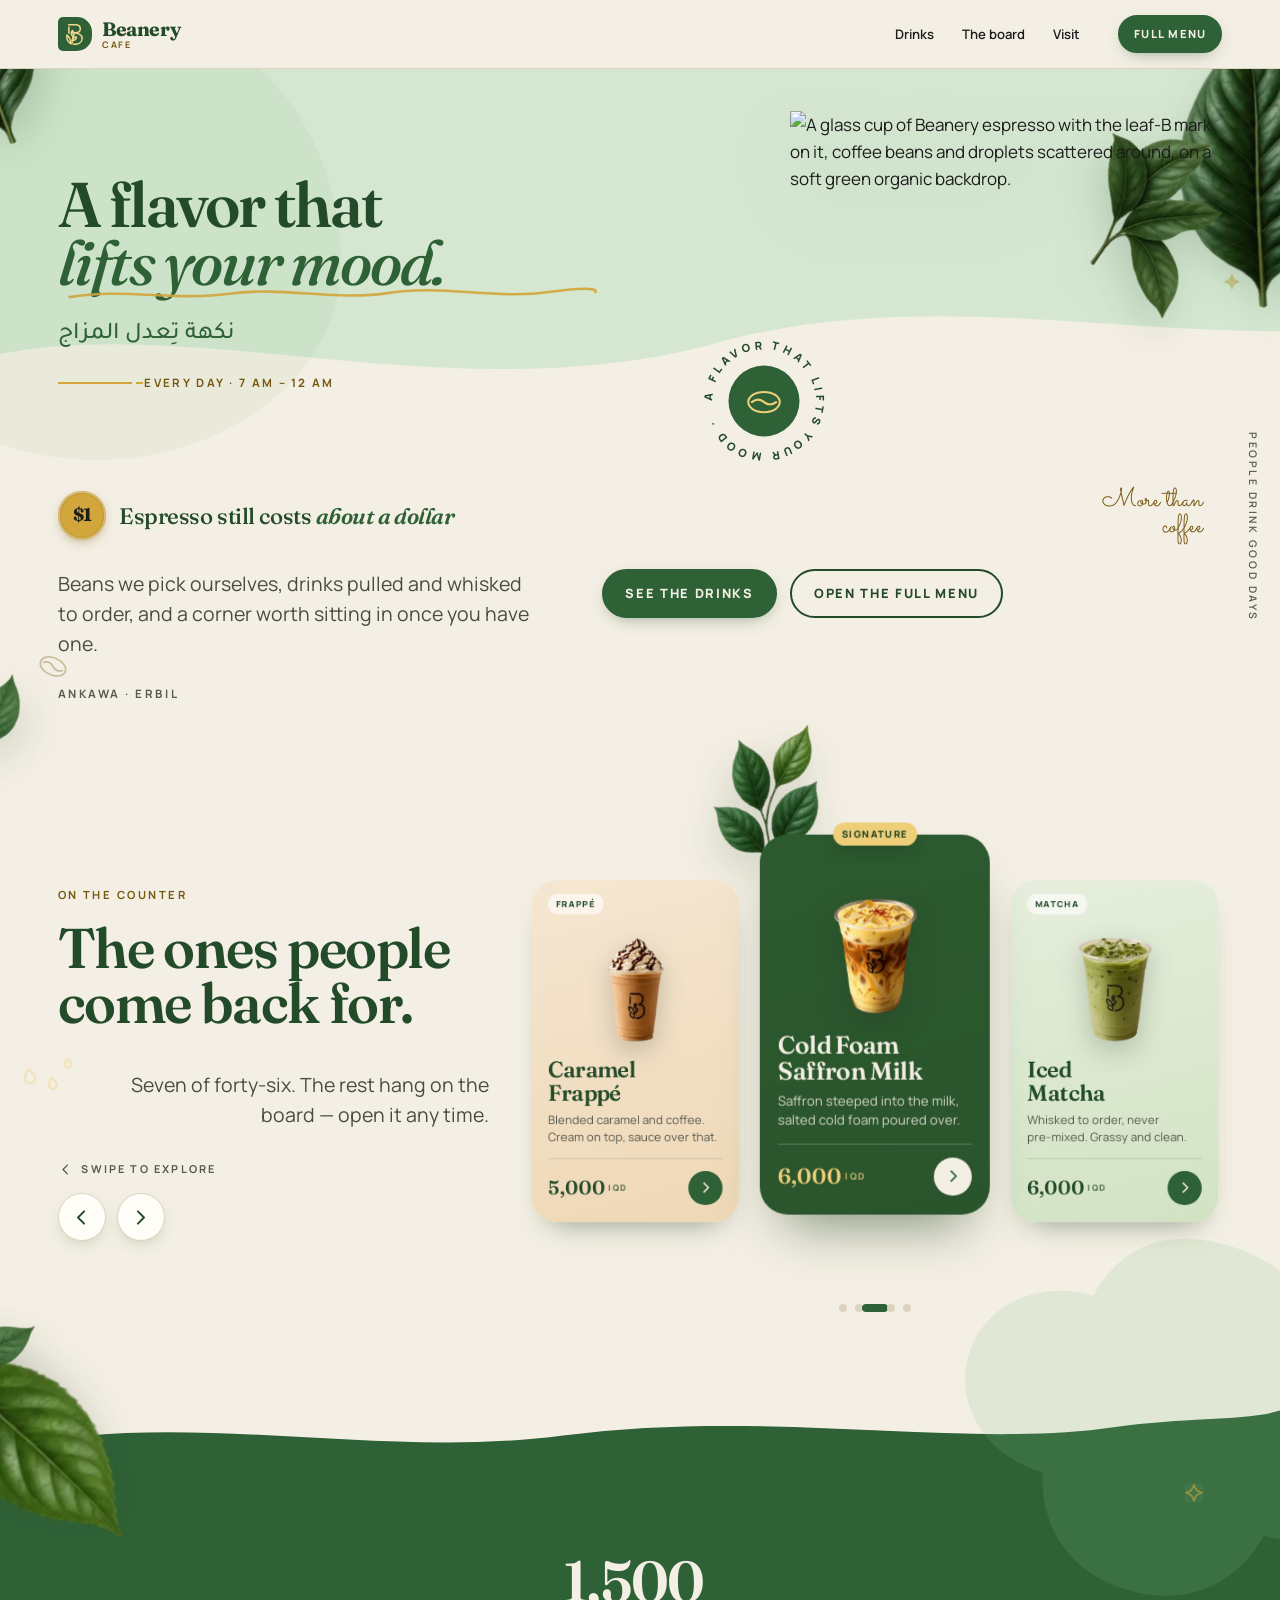
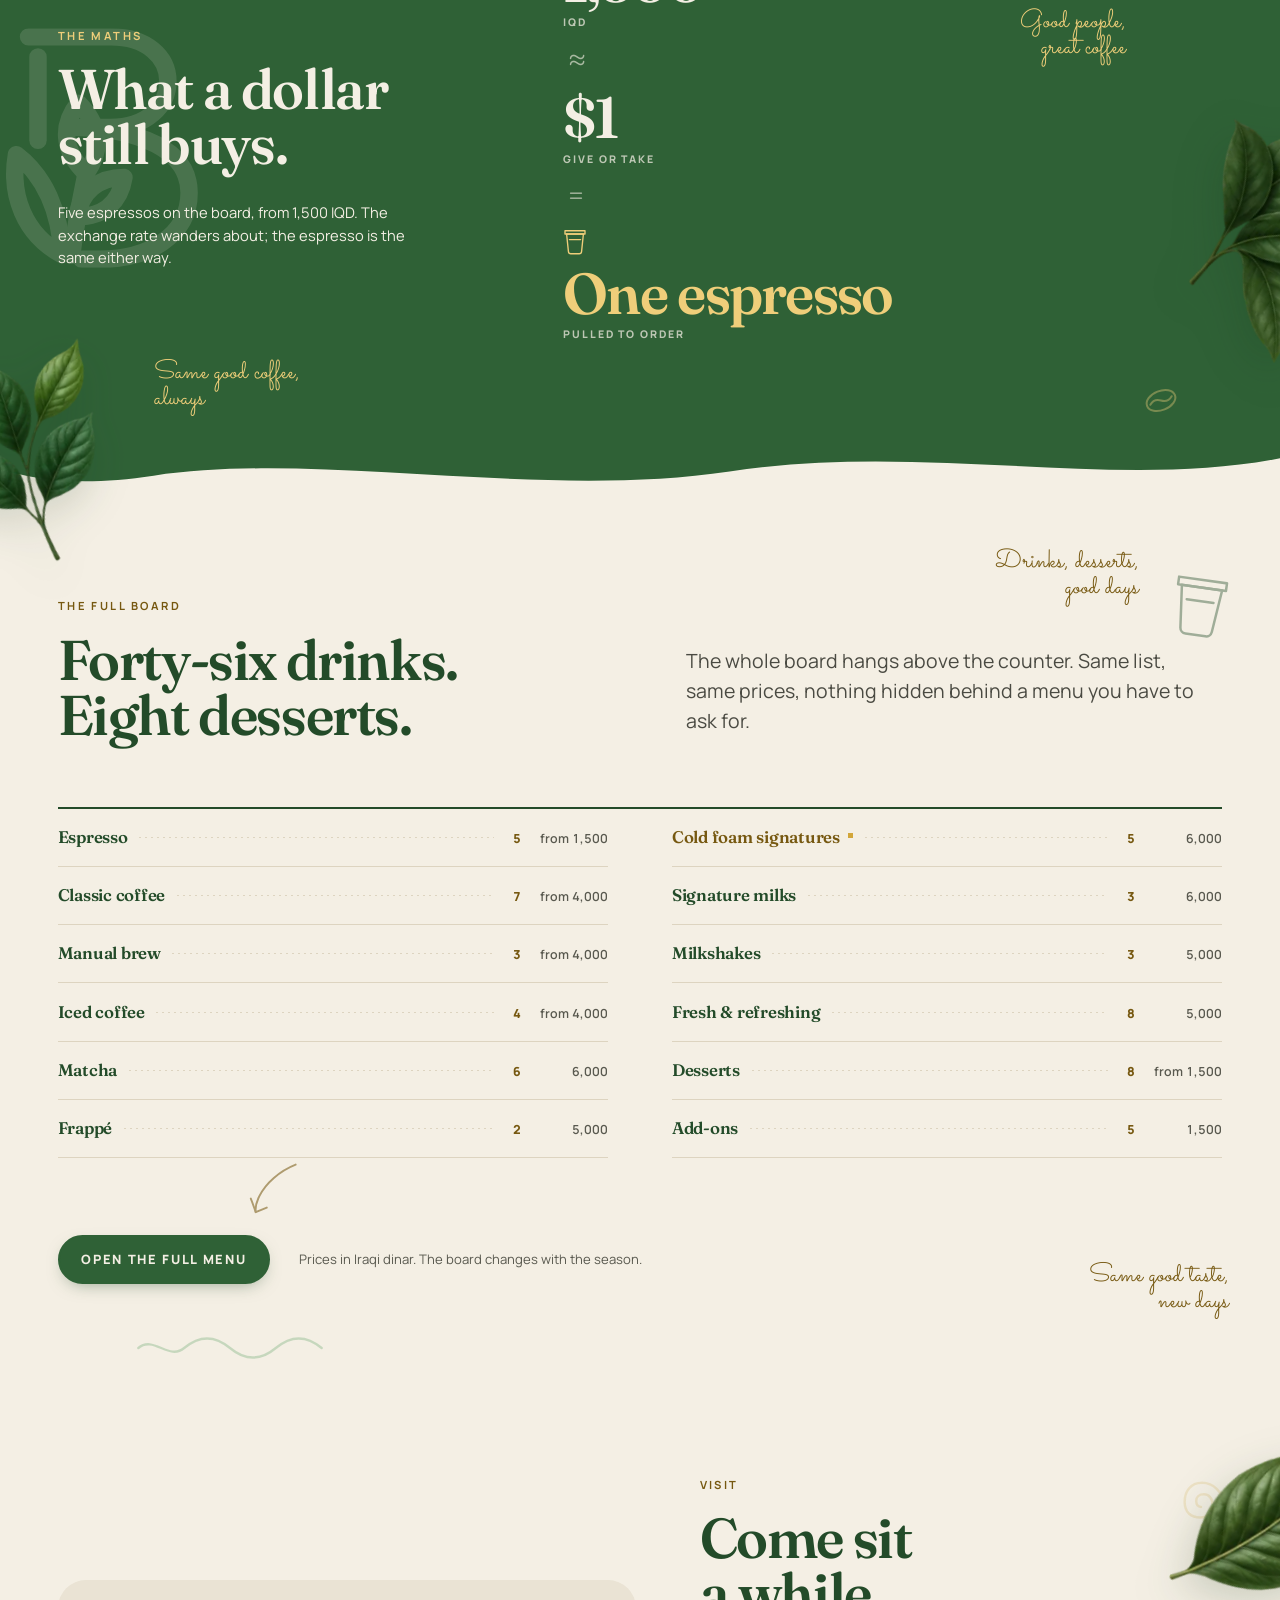
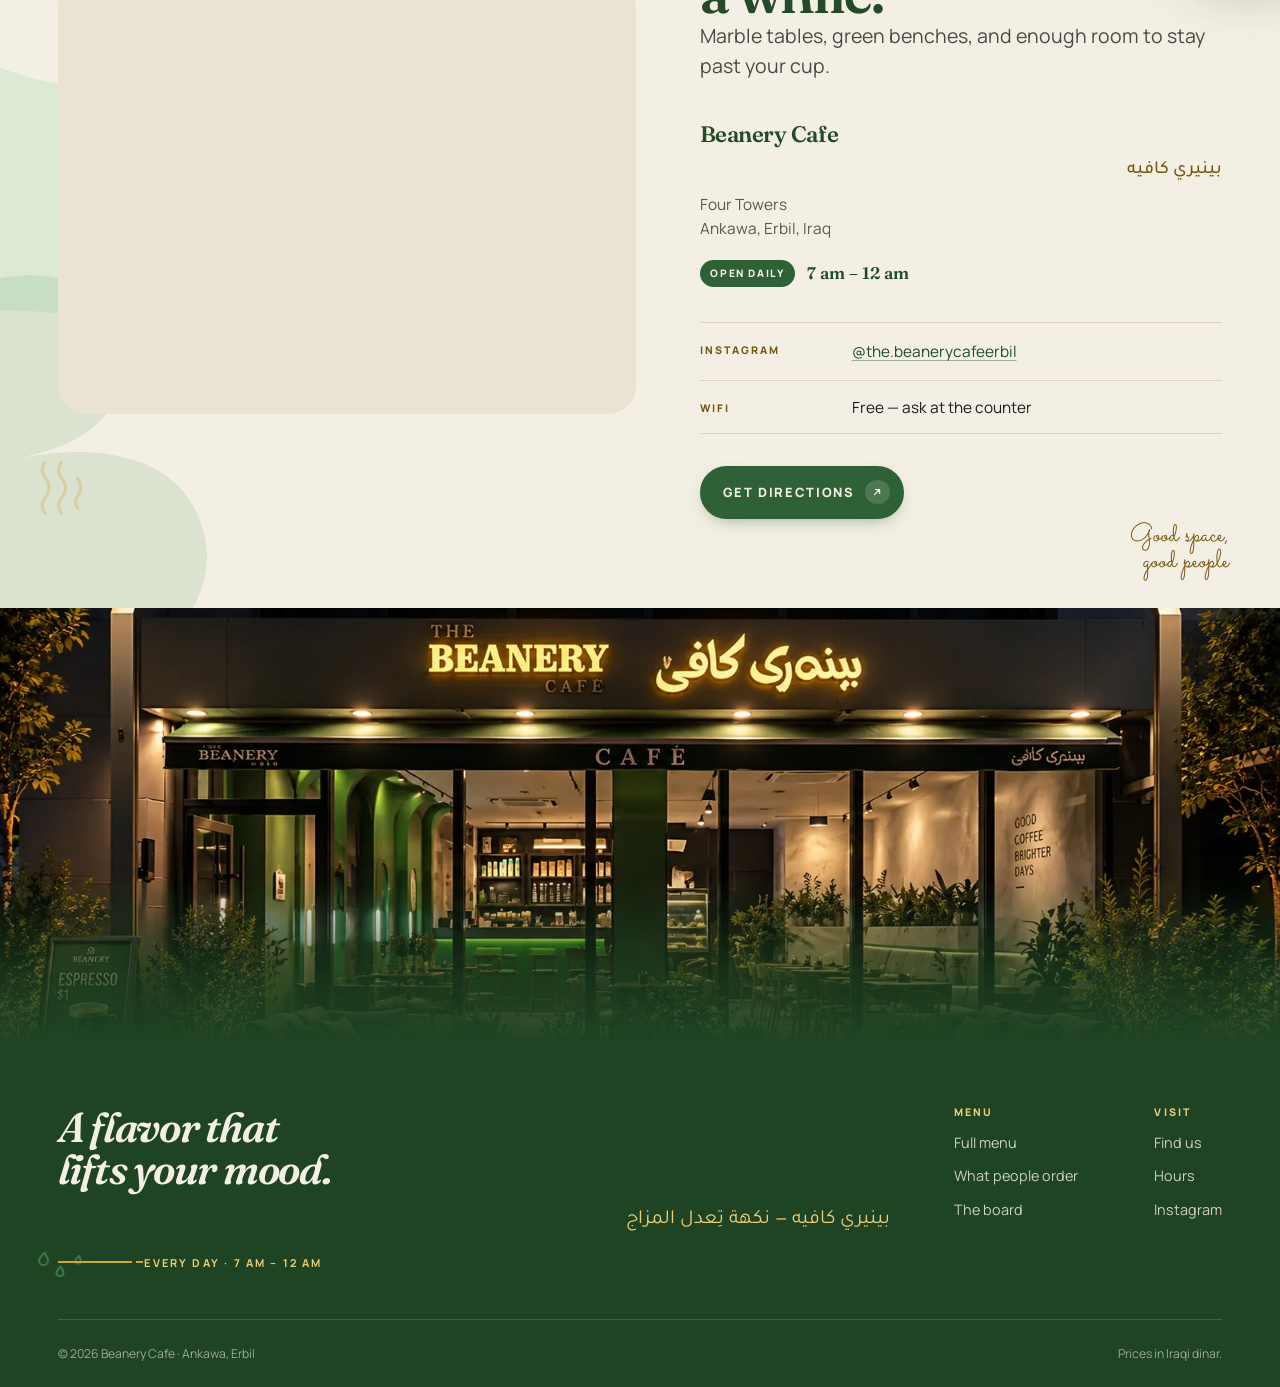
==== index.html @ 8956f25e "Make the page work on a phone, and re-cut the foliage THE COUNTER, ON A PHONE. It stacked below 1100" ====
<!doctype html>
<html lang="en">

<head>
  <meta charset="utf-8">
  <meta name="viewport" content="width=device-width, initial-scale=1">
  <title>Beanery Cafe — Ankawa, Erbil</title>
  <meta name="description"
    content="Coffee bar in Ankawa, Erbil. Espresso, manual brew, matcha and the saffron cold foam. Forty-six drinks, eight desserts, open every day 7am–12am.">
  <link rel="canonical" href="https://beanery.iq/">

  <meta property="og:type" content="website">
  <meta property="og:title" content="Beanery Cafe">
  <meta property="og:description" content="A flavor that lifts your mood. Every day. Ankawa, Erbil.">
  <meta property="og:image" content="https://beanery.iq/images/hero-3.png">
  <!-- og:image stays PNG on purpose: several scrapers still do not decode webp. -->
  <meta property="og:url" content="https://beanery.iq/">
  <meta name="theme-color" content="#5FA366">

  <link rel="icon" href="favicon.svg" type="image/svg+xml">
  <link rel="preconnect" href="https://fonts.googleapis.com">
  <link rel="preconnect" href="https://fonts.gstatic.com" crossorigin>
  <link rel="preload" as="image" href="images/hero-3-trim.webp" type="image/webp" fetchpriority="high">
  <!-- Sacramento carries the gold marginalia ("More than coffee", "Good people,
     great coffee"). It is a real webfont rather than lettering exported as
     images: it stays crisp at any size, the words stay editable, and it costs
     one subsetted file instead of six PNGs. -->
  <link rel="stylesheet"
    href="https://fonts.googleapis.com/css2?family=Fraunces:opsz,wght@9..144,500;9..144,600;9..144,800&family=Manrope:wght@400;500;600;700;800&family=Sacramento&family=Tajawal:wght@400;500;700&display=swap">
  <link rel="stylesheet" href="styles.css?v=5">

  <!-- Runs during parse. Reveal animations are scoped to .js, so with
     JavaScript off every element is simply visible rather than stuck
     at opacity 0. -->
  <script>document.documentElement.className += " js";</script>
</head>

<body>
  <a class="skip" href="#counter">Skip to the drinks</a>

  <!-- ═══════════════════════════════════════════════════════════
     ILLUSTRATION SPRITE

     Every mark is line art: fill:none, stroke:currentColor. That way
     ONE symbol works on cream, on green and on charcoal — the colour
     comes from whatever `color` the instance inherits, and there is no
     second copy of anything to keep in sync.

     Motifs are drawn from the drink itself — beans, steam, splashes,
     cups, swirls. No leaves, no branches, no foliage.

     NOTE FOR MINIFICATION: `viewBox`, `preserveAspectRatio`,
     `stroke-linecap` and `vector-effect` are case-sensitive. An HTML
     minifier run with caseSensitive:false will silently destroy every
     symbol below with no error. Keep caseSensitive:true.
     ═══════════════════════════════════════════════════════════ -->
  <svg class="sprite" aria-hidden="true" focusable="false" width="0" height="0">
    <defs>

      <!-- The crease runs along the LONG axis. An offset crease reads as an
         eye at 30px, which is where these actually get used. -->
      <symbol id="i-bean" viewBox="0 0 44 30">
        <path d="M22 2.5c11 0 19.5 5.4 19.5 12.5S33 27.5 22 27.5 2.5 22.1 2.5 15 11 2.5 22 2.5Z" />
        <path d="M7 15q7.5-6 15 0t15 0" />
      </symbol>

      <symbol id="i-steam" viewBox="0 0 46 52">
        <path d="M11 48c-5-7-1-11 1.5-15S16 25 11 18s0-13 0-13" />
        <path d="M25 48c-5-7-1-11 1.5-15S30 25 25 18s0-13 0-13" />
        <path d="M39 44c-4-6-.8-9 1.2-12.4S42.5 24 38.5 18.4" />
      </symbol>

      <symbol id="i-squiggle" viewBox="0 0 180 18">
        <path d="M3 12c14-11 27 5 41-4s27 9 41-1 27 8 41-1 12 0 12 0" />
      </symbol>

      <symbol id="i-arrow" viewBox="0 0 92 66">
        <path d="M4 8c22 3 46 14 60 32 4 5 7 11 8 17" />
        <path d="M56 55c6 .6 11 1.5 16 2.4M74 38c-1 7-1.4 13.4-2 19.4" />
      </symbol>

      <symbol id="i-spark" viewBox="0 0 26 26">
        <path
          d="M13 1c1.4 6.4 5.2 10.2 11.6 11.6C18.2 14 14.4 17.8 13 24.2 11.6 17.8 7.8 14 1.4 12.6 7.8 11.2 11.6 7.4 13 1Z" />
      </symbol>

      <symbol id="i-drops" viewBox="0 0 64 44">
        <path d="M12 6c3.6 4.4 5.4 7.4 5.4 9.8A5.4 5.4 0 0 1 6.6 15.8C6.6 13.4 8.4 10.4 12 6Z" />
        <path d="M34 20c2.8 3.4 4.2 5.8 4.2 7.6a4.2 4.2 0 0 1-8.4 0c0-1.8 1.4-4.2 4.2-7.6Z" />
        <path d="M54 4c2.2 2.7 3.3 4.6 3.3 6a3.3 3.3 0 0 1-6.6 0c0-1.4 1.1-3.3 3.3-6Z" />
      </symbol>

      <symbol id="i-cup" viewBox="0 0 60 74">
        <path d="M9 22h42l-4.6 44a6 6 0 0 1-6 5.4H19.6a6 6 0 0 1-6-5.4Z" />
        <path d="M5 14h50v8H5z" />
        <path d="M16 36h28" />
      </symbol>

      <symbol id="i-swirl" viewBox="0 0 56 56">
        <path d="M28 50c12 0 22-10 22-22S40 6 28 6 10 15 10 26s7 16 16 16 13-6 13-13-4-11-9-11-8 3-8 7 2 6 5 6" />
      </symbol>

      <symbol id="i-wave" viewBox="0 0 200 24">
        <path d="M0 12c16.7-14 33.3 14 50 0s33.3-14 50 0 33.3 14 50 0 33.3-14 50 0" />
      </symbol>

      <!-- The lobed cloud. This is the page's structural shape, and it is
         the one thing border-radius genuinely cannot draw: a CSS blob is
         a four-corner superellipse, so at any real size it flattens back
         into a circle. Six lobes is what makes it read as DRAWN.

         Filled, not stroked — so it opts out of the .deco stroke rules
         via .blobfill below. Still no foliage: this is the same shape
         language as the splash and the crema swirl. -->
      <symbol id="i-blob" viewBox="0 0 200 172">
        <path
          d="M100 8c30 0 45 15 50 37 25 0 45 17 45 40s-20 40-45 40c-5 22-22 39-50 39s-45-17-50-39C25 125 5 108 5 85s20-40 45-40C55 23 70 8 100 8Z" />
      </symbol>

      <!-- THE LOGO. Rebuilt as vector from the flat gold mark and the
         print on the cup in hero-3.png — see images/logo.svg for the
         full note on how it was traced and what to do if the original
         vector file ever turns up.

         This is the ONE place foliage is allowed on this page. It is
         not decoration, it is the client's actual monogram; the "no
         leaves" rule governs the illustration layer, not the mark.

         Monoline: every stroke is 4.6 units in this viewBox. Weight is
         set on the INSTANCE (.brand-logo) like every other symbol here,
         because a <use> clone cannot be reached by descendant
         selectors. -->
      <symbol id="i-logo" viewBox="0 0 50.7 63.3">
        <g transform="translate(-30.05 -16.4)">
          <path d="M36 18.7 H57.8 C67.2 18.7 72.8 24 72.8 30.4 C72.8 36.9 67.2 42.6 57.8 42.6 H47
                 C59.4 42.6 78.4 46 78.4 59.9 C78.4 71.5 67.2 77.4 55 77.4 H50" />
          <path d="M38.5 24 V46" />
          <path d="M51.2 54.8 C49.8 61.5 48.4 68.6 47.4 76.4" />
          <path d="M49.2 36.2 C44.8 41.6 44.6 48.6 51.2 54.8 C56 47.8 54.4 41.4 49.2 36.2 Z" />
          <path d="M32.8 49.8 C31 60.4 34.8 70.8 44.8 76.2 C44.4 64.8 40.2 55.4 32.8 49.8 Z" />
          <path d="M61.2 55.8 C54.4 55.8 49.8 59.6 48.8 66.2 C56 66.2 60.2 62.2 61.2 55.8 Z" />
        </g>
      </symbol>

      <!-- The logo's SILHOUETTE — the B as one solid shape, same
         proportions and same waist notch as #i-logo, but closed down
         the left where the real mark leaves its stem out.

         It exists because the real mark is MONOLINE: masking an image
         to those thin strokes leaves slivers, not a picture. Filling
         the letter gives a shape big enough to hold a map while still
         reading as the B. Currently used for the watermark above the
         footer.

         It was also the map's mask for a while. That is gone: a solid B
         at map size stopped reading as a letter, and every shaped mask
         clipped Google's attribution logo out of the bottom-left
         corner, which their terms require stay visible. The map is a
         plain rectangle now. -->

      <symbol id="i-logo-solid" viewBox="0 0 50.7 63.3">
        <path d="M5.95 0 H27.9 C38.5 0 45.1 5.9 45.1 13.9 C45.1 21.8 38.5 27.6 27.9 27.6
               H24 C37.4 27.6 50.6 32.6 50.6 45.4 C50.6 56.3 40 63.3 25.5 63.3
               H5.95 Z" />
      </symbol>

      <!-- The wave the green band is cut to.

         clipPathUnits="objectBoundingBox" means the path is in 0–1 space
         and scales with whatever it clips, so one definition serves every
         breakpoint without a media query. The trade is that the wave
         stretches with the element rather than holding a fixed amplitude
         — acceptable for a decorative edge, and it keeps the noise
         texture flowing unbroken through the whole shape, which separate
         SVG "caps" above and below the band would have cut in three.

         It clips .dollar-ground, NOT .dollar. The leaves are meant to
         straddle the edge — green behind them at the top, cream below —
         so they sit outside the clipped layer. -->
      <!-- The pale washes are cut to these, not to border-radius.

         A CSS blob is a four-corner superellipse: at any real size it
         relaxes back into an ellipse, and four ellipses down a page read
         as four separate bubbles rather than as one sheet of colour.
         These are long horizontal bands with undulating edges — the same
         shape language as #wave-band above — so at 130vw wide they sweep
         across the page instead of sitting on it.

         Two of them, alternating, so consecutive sweeps do not rhyme. -->
      <clipPath id="wave-soft" clipPathUnits="objectBoundingBox">
        <path d="M0,0.28
                 C0.15,0.02 0.31,0.36 0.47,0.20
                 C0.63,0.04 0.79,0.30 0.90,0.16
                 C0.95,0.09 0.98,0.12 1,0.05
                 L1,0.80
                 C0.86,0.98 0.70,0.72 0.54,0.90
                 C0.38,1.06 0.22,0.80 0.10,0.94
                 C0.05,0.99 0.02,0.96 0,1 Z" />
      </clipPath>

      <clipPath id="wave-soft-b" clipPathUnits="objectBoundingBox">
        <path d="M0,0.10
                 C0.13,0.30 0.28,0.02 0.44,0.18
                 C0.60,0.34 0.76,0.06 0.88,0.22
                 C0.94,0.30 0.97,0.24 1,0.30
                 L1,0.94
                 C0.88,0.74 0.72,1.02 0.56,0.86
                 C0.40,0.70 0.24,0.98 0.12,0.82
                 C0.06,0.74 0.03,0.80 0,0.72 Z" />
      </clipPath>

      <clipPath id="wave-band" clipPathUnits="objectBoundingBox">
        <path d="M0,0.070
                 C0.14,0.008 0.29,0.086 0.44,0.050
                 C0.60,0.011 0.75,0.070 0.87,0.038
                 C0.93,0.022 0.97,0.030 1,0.014
                 L1,0.947
                 C0.87,0.994 0.72,0.923 0.57,0.966
                 C0.42,1.007 0.25,0.936 0.12,0.972
                 C0.07,0.986 0.03,0.981 0,0.962 Z" />
      </clipPath>

    </defs>
  </svg>

  <!-- ═══════════════════════════════════════════════════════════
     HEADER — cream ground, one gold hairline.
     Nothing floats, nothing blurs.
     ═══════════════════════════════════════════════════════════ -->
  <header class="site-head">
    <div class="wrap head-in">
      <a class="brand" href="/">
        <span class="brand-mark" aria-hidden="true">
          <svg class="brand-logo" focusable="false">
            <use href="#i-logo" />
          </svg>
        </span>
        <span class="brand-name">
          <span class="brand-word">Beanery</span>
          <span class="brand-sub">Cafe</span>
        </span>
      </a>

      <nav class="nav" aria-label="Primary">
        <a href="#counter">Drinks</a>
        <a href="#board">The board</a>
        <a href="#visit">Visit</a>
      </nav>

      <a class="btn btn-solid btn-sm" href="menu/">Full menu</a>
    </div>
  </header>

  <main id="main">

    <!-- ═══════════════════════════════════════════════════════════
       HERO — one cream ground, organic green shapes, a floating cutout.

       The old hero was two colour blocks meeting on a hard vertical
       seam, because images/hero.png was a rectangular photo carrying
       its own olive ground. hero-3.png is a cutout with the
       green shape baked in, so there is no second ground to reconcile
       and no seam to hide — the drink sits on the cream directly and
       the page's own blobs run underneath it.
       ═══════════════════════════════════════════════════════════ -->
    <section class="hero">
      <!-- Decorative only. aria-hidden, pointer-events:none, and every one
         of them is positioned so it can never sit under running text. -->
      <svg class="deco deco-bean-a" aria-hidden="true" focusable="false">
        <use href="#i-bean" />
      </svg>
      <svg class="deco deco-bean-b" aria-hidden="true" focusable="false">
        <use href="#i-bean" />
      </svg>
      <svg class="deco deco-spark-a" aria-hidden="true" focusable="false">
        <use href="#i-spark" />
      </svg>
      <span class="blob blob-hero" aria-hidden="true"></span>

      <!-- Two flat pale-green fields sweeping behind the type. These are the
         brand colour used as a colour field — the thing that stops the hero
         reading as text on bare paper — and they sit at the very back so
         nothing they touch loses contrast. -->
      <span class="field field--hero-a" aria-hidden="true"></span>
      <span class="field field--hero-b" aria-hidden="true"></span>

      <!-- Above the fold, so no loading="lazy" — but fetchpriority="low" keeps
         them out of the hero photograph's way, which is the LCP element. -->
      <!-- FOUR, and they are a CLUSTER, not a scatter. hero-1 and hero-2
           overlap each other in the top-right corner the way the reference
           does it — one large leaf running off the corner, a second tucked
           under it at a different angle. Two single leaves the same distance
           apart would read as wallpaper; overlapped at odd angles they read
           as one branch coming into frame. hero-3 answers them from the
           left margin, hero-4 is a small note near the bottom. -->
      <img class="leaf leaf--hero-1" src="images/leaf-broad.webp" width="170" height="265" alt=""
        aria-hidden="true" fetchpriority="low" decoding="async">
      <img class="leaf leaf--hero-2" src="images/leaf-duo.webp" width="199" height="265" alt=""
        aria-hidden="true" fetchpriority="low" decoding="async">
      <img class="leaf leaf--hero-3" src="images/leaf-point.webp" width="148" height="234" alt=""
        aria-hidden="true" fetchpriority="low" decoding="async">
      <img class="leaf leaf--hero-4" src="images/leaf-vee.webp" width="160" height="142" alt=""
        aria-hidden="true" fetchpriority="low" decoding="async">

      <p class="script script--hero" aria-hidden="true">More than<br>coffee</p>

      <!-- Set sideways in the right margin, the way the mockup runs it. It is
         the footer's line, repeated as marginalia, so it is hidden from the
         accessibility tree rather than read out mid-hero. -->
      <p class="vert vert--hero" aria-hidden="true">People drink good days</p>

      <!-- The headline sits BESIDE the photograph; everything that
         supports it sits UNDERNEATH both. Splitting the old single
         .hero-type into these two blocks is what lets the grid do that
         — see the grid-template-areas in styles.css. -->
      <div class="hero-head">

        <h1 class="hero-h1 reveal">
          A flavor that<br>
          <em class="hero-em">lifts your mood.<svg class="deco deco-under" viewBox="0 0 180 18"
              preserveAspectRatio="none" aria-hidden="true" focusable="false">
              <path d="M3 12c14-11 27 5 41-4s27 9 41-1 27 8 41-1 12 0 12 0" />
            </svg></em>
        </h1>

        <!-- The Arabic half of the slogan, not a translation caption: it is
           the line the shop actually uses. lang + dir are required or the
           bidi algorithm mirrors the punctuation and the font stack falls
           through to a system face. See .slogan-ar in styles.css. -->
        <p class="slogan-ar reveal" lang="ar" dir="rtl">نكهة تِعدل المزاج</p>

        <p class="every"><span class="every-rule" aria-hidden="true"></span>Every day &middot; 7 am &ndash; 12 am</p>
      </div>

      <div class="hero-sub">
        <!-- The catchphrase, sitting directly under the tagline where it
           gets read. It was below the buttons, which is the lowest
           attention point in the hero.

           It also explains the dollar bill in the hero photograph,
           which was otherwise the one prop on the page with no reason
           to be in frame. The maths is spelled out in #dollar.

           "about" is load-bearing — 1,500 IQD is roughly $1.05-$1.15
           and the rate drifts. Do not tighten it to "costs a dollar". -->
        <p class="hero-kicker">
          <span class="kicker-coin" aria-hidden="true">
            <span class="kicker-coin-face">$1</span>
          </span>
          <span class="kicker-text">
            Espresso still costs <em>about&nbsp;a&nbsp;dollar</em>
          </span>
        </p>

        <p class="lede reveal">
          Beans we pick ourselves, drinks pulled and whisked to order, and a
          corner worth sitting in once you have one.
        </p>

        <p class="hero-cta">
          <a class="btn btn-solid" href="#counter">See the drinks</a>
          <a class="btn btn-line" href="menu/">Open the full menu</a>
        </p>

        <p class="hero-where">Ankawa &middot; Erbil</p>
      </div>

      <div class="hero-shot">
        <!-- Rotating seal, straddling the colour seam. It carries the
           tagline, so it is decoration that also says something. -->
        <svg class="seal" viewBox="0 0 200 200" aria-hidden="true" focusable="false">
          <defs>
            <path id="seal-arc" d="M100 100 m-70 0 a70 70 0 1 1 140 0 a70 70 0 1 1 -140 0" />
          </defs>
          <circle class="seal-ring" cx="100" cy="100" r="92" />
          <circle class="seal-ring seal-ring-in" cx="100" cy="100" r="48" />
          <text class="seal-text">
            <textPath href="#seal-arc" startOffset="0">
              A FLAVOR THAT LIFTS YOUR MOOD &#183;
            </textPath>
          </text>
          <use class="seal-bean" href="#i-bean" x="76" y="85" width="48" height="33" />
        </svg>

        <!-- A TRANSPARENT cutout carrying its own green blob, splash and
           scattered beans. There is no panel behind it and no
           object-fit crop — it floats on the cream directly, which is
           what makes the blob read as part of the page rather than as a
           photo in a box.

           WHY "-trim": the supplied hero-3.png is 1672x941 but 27.2% of
           its width is dead space on the left and 17.0% on the right —
           nearly half the file is nothing. Beside the headline that
           padding became a large unexplained gap that no amount of
           column tuning could close, because the gap was inside the
           image. This is cropped to the artwork's bounding box
           (934x747), so it now sits tight to its own edges.

           hero-3.png also arrived FLATTENED ON BLACK, unlike hero-1/2
           which had real alpha. The trim keys that matte out: alpha
           ramps over max-channel luma 16..64, but only across the black
           region connected to the frame edge, so the dark coffee and
           the beans inside the artwork stay opaque; the keyed rim is
           then un-premultiplied (fg = px / alpha) so no black fringe
           survives on cream. If you re-export the art, prefer a real
           transparent PNG — the key is a rescue, not a pipeline.

           The untrimmed originals are kept as hero-1/2/3.png. Regenerate
           a trim by cropping to the alpha bbox — do not hand-crop, or the
           framing drifts between png and webp and the <picture> fallback
           will jump.

           Swap to hero-2-trim.* for the iced splash version (923x762),
           or hero-1-trim.* for the calmer one (966x729); update
           width/height to match. -->

          <img class="hero-img" src="images/hero-3-trim.webp" width="934" height="747" fetchpriority="high"
            decoding="async"
            alt="A glass cup of Beanery espresso with the leaf-B mark on it, coffee beans and droplets scattered around, on a soft green organic backdrop.">
      </div>
    </section>


    <!-- ═══════════════════════════════════════════════════════════
       ON THE COUNTER — filter chips over the card deck.

       Five cards on a turntable. Only three are ever visible: the one
       in front and one peeking each side. Everything further round is
       parked at opacity 0. Swipe, drag, arrows, dots and the keyboard
       all drive the same goTo().

       The signature is the one green card — that is what marks it as
       featured, so it carries no "featured" label.

       IMAGE HONESTY: all five are now real product photographs. The
       saffron and ube-matcha illustrated stand-ins have been replaced
       with cutouts from the menu's asset set, so .dcard__shot--illo is
       no longer used by any card.
       ═══════════════════════════════════════════════════════════ -->
    <section class="counter" id="counter">
      <svg class="blobfill blob-counter-a" aria-hidden="true" focusable="false">
        <use href="#i-blob" />
      </svg>
      <svg class="blobfill blob-counter-b" aria-hidden="true" focusable="false">
        <use href="#i-blob" />
      </svg>
      <svg class="deco deco-steam-a" aria-hidden="true" focusable="false">
        <use href="#i-steam" />
      </svg>
      <svg class="deco deco-drops-a" aria-hidden="true" focusable="false">
        <use href="#i-drops" />
      </svg>

      <span class="field field--flow-a" aria-hidden="true"></span>
      <span class="field field--flow-b" aria-hidden="true"></span>

      <!-- TWO. The reference is nearly bare here — the drinks are the
           decoration in this section, and anything else competes with
           them. counter-1 is the sprig that peeks out from BEHIND the top
           of the card deck: it works because these <img> come before
           .stage in the DOM and both sit at z-index 0, so the cards paint
           over it. Moving it after .stage would put a leaf on top of the
           front card. -->
      <img class="leaf leaf--counter-1" src="images/leaf-sprig.webp" width="162" height="266" alt=""
        aria-hidden="true" loading="lazy" decoding="async">
      <img class="leaf leaf--counter-2" src="images/leaf-vee.webp" width="160" height="142" alt=""
        aria-hidden="true" loading="lazy" decoding="async">
      <svg class="deco deco-swirl-a" aria-hidden="true" focusable="false">
        <use href="#i-swirl" />
      </svg>

      <div class="wrap counter-head">
        <div>
          <p class="label">On the counter</p>
          <!-- The space before the <br> is load-bearing. Below 1100px the
               heading sits in a half-width column and styles.css hides this
               break so the line can wrap on its own; with no space in the
               source, "people" and "come" would then set as "peoplecome".
               A browser drops trailing whitespace at a line break, so the
               space costs nothing at the widths where the break still shows. -->
          <h2 class="reveal">The ones people <br>come back for.</h2>
        </div>
        <div class="counter-side">
          <p class="lede reveal">
            Seven of forty&#8209;six. The rest hang on the board — open it any time.
          </p>

          <!-- The arrows DID live either side of .stage. They are back up
               here because the deck is now a three-card row and the outer
               two cards need that space — and because this is where the
               reference layout puts them.

               These are the same buttons, moved, not new ones: script.js
               binds them by id (getElementById("spinPrev"/"spinNext")),
               not by position, so the wiring survives the move. The
               earlier pair that sat here were a different thing — leftovers
               from a horizontal rail, wired to nothing. Keep the ids. -->
          <div class="deckctl">
            <p class="deckctl__hint">
              <svg class="deckctl__arrow" viewBox="0 0 24 24" aria-hidden="true" focusable="false">
                <path d="M15 5l-7 7 7 7" />
              </svg>
              Swipe to explore
            </p>
            <div class="deckctl__btns">
              <button class="deckbtn deckbtn--prev" type="button" id="spinPrev" aria-label="Previous drink">
                <svg viewBox="0 0 24 24" aria-hidden="true" focusable="false">
                  <path d="M15 5l-7 7 7 7" />
                </svg>
              </button>
              <button class="deckbtn deckbtn--next" type="button" id="spinNext" aria-label="Next drink">
                <svg viewBox="0 0 24 24" aria-hidden="true" focusable="false">
                  <path d="M9 5l7 7-7 7" />
                </svg>
              </button>
            </div>
          </div>
        </div>
      </div>



      <!-- ═══════════════════════════════════════════════════════════
         THE DECK — one card in front, one peeking each side.

         Three slots only: centre, left, right. Anything further out is
         PARKED at opacity 0 in script.js. Five cards still live in the
         markup and still rotate through — the deck just never shows
         more than three at once.

         With JavaScript off, .deck has no `is-live` class and the CSS
         falls back to a plain stacked-then-wrapped layout, so all five
         drinks are still readable.
         ═══════════════════════════════════════════════════════════ -->
      <div class="stage">
        <div class="deck" id="deck" data-start="2">

          <article class="dcard" style="--tint:#F3EADC;--tint-2:#E7DAC4" data-cat="coffee">
            <span class="dcard__tag">Iced coffee</span>
            <figure class="dcard__shot">
                <img src="images/amricano.webp" width="300" height="380" loading="lazy" decoding="async"
                  alt="Iced americano in a clear Beanery cup, dark coffee over ice.">
            </figure>
            <div class="dcard__body">
              <p class="dcard__name">Iced<br>Americano</p>
              <p class="dcard__desc">Two shots, cold water, a lot of ice.</p>
            </div>
            <div class="dcard__foot">
              <p class="dcard__price">4,000<i>IQD</i></p>
              <a class="dcard__go" href="menu/#iced" aria-label="Iced Americano on the full menu">
                <svg viewBox="0 0 24 24" aria-hidden="true" focusable="false"><path d="M9 5l7 7-7 7" /></svg>
              </a>
            </div>
          </article>

          <article class="dcard" style="--tint:#F6E7D2;--tint-2:#EED8B6" data-cat="coffee">
            <span class="dcard__tag">Frappé</span>
            <figure class="dcard__shot">
                <img src="images/frappe.webp" width="300" height="380" loading="lazy" decoding="async"
                  alt="Caramel frappé in a Beanery cup, topped with cream and chocolate sauce.">
            </figure>
            <div class="dcard__body">
              <p class="dcard__name">Caramel<br>Frappé</p>
              <p class="dcard__desc">Blended caramel and coffee. Cream on top, sauce over that.</p>
            </div>
            <div class="dcard__foot">
              <p class="dcard__price">5,000<i>IQD</i></p>
              <a class="dcard__go" href="menu/#frappe" aria-label="Caramel Frappé on the full menu">
                <svg viewBox="0 0 24 24" aria-hidden="true" focusable="false"><path d="M9 5l7 7-7 7" /></svg>
              </a>
            </div>
          </article>

          <!-- The signature. The one green card — that is what marks it as
             featured, so it needs no "featured" label. -->
          <article class="dcard dcard--green" data-cat="signature">
            <span class="dcard__tag dcard__tag--gold">Signature</span>
            <figure class="dcard__shot">
                <img src="images/saffron-cold-foam.webp" width="300" height="380" loading="lazy" decoding="async"
                  alt="Cold foam saffron milk in a clear Beanery cup, saffron threads across the pale gold foam.">
            </figure>
            <div class="dcard__body">
              <p class="dcard__name">Cold Foam<br>Saffron Milk</p>
              <p class="dcard__desc">Saffron steeped into the milk, salted cold foam poured over.</p>
            </div>
            <div class="dcard__foot">
              <p class="dcard__price">6,000<i>IQD</i></p>
              <a class="dcard__go" href="menu/#signature" aria-label="Cold Foam Saffron Milk on the full menu">
                <svg viewBox="0 0 24 24" aria-hidden="true" focusable="false"><path d="M9 5l7 7-7 7" /></svg>
              </a>
            </div>
          </article>

          <article class="dcard" style="--tint:#E6EFDD;--tint-2:#D2E3C4" data-cat="matcha noncoffee">
            <span class="dcard__tag">Matcha</span>
            <figure class="dcard__shot">
                <img src="images/matcha.webp" width="300" height="380" loading="lazy" decoding="async"
                  alt="Iced matcha in a clear Beanery cup, bright green over ice.">
            </figure>
            <div class="dcard__body">
              <p class="dcard__name">Iced<br>Matcha</p>
              <p class="dcard__desc">Whisked to order, never pre&#8209;mixed. Grassy and clean.</p>
            </div>
            <div class="dcard__foot">
              <p class="dcard__price">6,000<i>IQD</i></p>
              <a class="dcard__go" href="menu/#matcha" aria-label="Iced Matcha on the full menu">
                <svg viewBox="0 0 24 24" aria-hidden="true" focusable="false"><path d="M9 5l7 7-7 7" /></svg>
              </a>
            </div>
          </article>

          <article class="dcard" style="--tint:#EDE6F6;--tint-2:#DDD2EE" data-cat="signature matcha noncoffee">
            <span class="dcard__tag dcard__tag--purple">Non&#8209;coffee</span>
            <figure class="dcard__shot">
                <img src="images/ube-matcha.webp" width="300" height="380" loading="lazy" decoding="async"
                  alt="Ube matcha in a clear Beanery cup, green matcha layered over purple ube.">
            </figure>
            <div class="dcard__body">
              <p class="dcard__name">Ube<br>Matcha</p>
              <p class="dcard__desc">Purple yam against matcha, coconut on the finish.</p>
            </div>
            <div class="dcard__foot">
              <p class="dcard__price">6,000<i>IQD</i></p>
              <a class="dcard__go" href="menu/#signature" aria-label="Ube Matcha on the full menu">
                <svg viewBox="0 0 24 24" aria-hidden="true" focusable="false"><path d="M9 5l7 7-7 7" /></svg>
              </a>
            </div>
          </article>

        </div>

      </div>

      <div class="dots" id="dots" aria-hidden="true"></div>

    </section>



    <!-- ═══════════════════════════════════════════════════════════
       THE DOLLAR — the one colour block between hero and footer.

       Everything from the hero down to the visit block sits on cream,
       so the page had no beat in the middle. This is deep green with
       the supplied noise texture over it, which gives the scroll a
       breath and finally gives the $1 bill in the hero photograph a
       reason to be in frame.

       HONESTY, because this section is a factual claim:
       * 1,500 IQD is the real "from" price for espresso on the board
         (5 espressos, cheapest 1,500) — the same number used in the
         board index below. If the board changes, change both.
       * 1,500 IQD is roughly $1.05-$1.15, NOT exactly a dollar, and
         the rate drifts. So the copy says "about", the operator is an
         explicit ≈, and the note underneath says the rate moves. Do
         not tighten this to "= $1" — it would be wrong on most days.

       The visual equation is aria-hidden and a plain-language
       sentence is read instead; "1,500 IQD ≈ $1 = one espresso"
       announced term by term is not a sentence.
       ═══════════════════════════════════════════════════════════ -->
    <section class="dollar" id="dollar">
      <!-- The green is a LAYER inside the section, not the section's own
         background, so the wave can be cut into it while the leaves above
         stay unclipped and hang over the edge onto the cream. -->
      <div class="dollar-ground" aria-hidden="true"></div>

      <!-- The monogram, large, sitting in the band's left margin.

         #i-logo, not #i-logo-solid: this is the real monoline mark with
         the leaf inside it, and at this size the strokes are what make
         it read as the logo rather than as a letter B. Weight is set in
         viewBox units on the instance (see .wmark), the same way
         .brand-logo does it in the header — so the header mark at 17px
         and this one at ~215px are the identical drawing. -->
      <svg class="wmark wmark--dollar" aria-hidden="true" focusable="false">
        <use href="#i-logo" />
      </svg>

      <svg class="blobfill blob-dollar" aria-hidden="true" focusable="false">
        <use href="#i-blob" />
      </svg>
      <svg class="deco deco-bean-e" aria-hidden="true" focusable="false">
        <use href="#i-bean" />
      </svg>
      <svg class="deco deco-spark-d" aria-hidden="true" focusable="false">
        <use href="#i-spark" />
      </svg>

      <!-- THREE, and the file choice is doing work here. This is the one
           dark ground on the page, so the two on the left are the BRIGHT
           and MID leaves of the set — the near-black ones read as holes
           punched in the band rather than as foliage. dollar-3 on the
           right may be dark because it half-hangs off the band onto the
           cream above it, which is where the reference puts its darkest
           leaves too. -->
      <img class="leaf leaf--dollar-1" src="images/leaf-bright.webp" width="97" height="182" alt=""
        aria-hidden="true" loading="lazy" decoding="async">
      <img class="leaf leaf--dollar-2" src="images/leaf-sprig.webp" width="162" height="266" alt=""
        aria-hidden="true" loading="lazy" decoding="async">
      <img class="leaf leaf--dollar-3" src="images/leaf-duo.webp" width="199" height="265" alt=""
        aria-hidden="true" loading="lazy" decoding="async">

      <p class="script script--dollar-a" aria-hidden="true">Same good coffee,<br>always</p>
      <p class="script script--dollar-b" aria-hidden="true">Good people,<br>great coffee</p>

      <div class="wrap dollar-in">
        <div class="dollar-type">
          <p class="label label-gold">The maths</p>
          <h2 class="reveal on-green">What a dollar<br>still buys.</h2>
          <p class="dollar-note">
            Five espressos on the board, from 1,500&nbsp;IQD. The exchange rate
            wanders about; the espresso is the same either way.
          </p>
        </div>

        <p class="sr-only">
          One thousand five hundred Iraqi dinar is about one US dollar,
          which buys one espresso.
        </p>

        <div class="equation" aria-hidden="true">
          <div class="eq-term">
            <span class="eq-value">1,500</span>
            <span class="eq-unit">IQD</span>
          </div>

          <span class="eq-op">&asymp;</span>

          <div class="eq-term">
            <span class="eq-value">$1</span>
            <span class="eq-unit">give or take</span>
          </div>

          <span class="eq-op">=</span>

          <div class="eq-term eq-term--last">
            <svg class="eq-cup" aria-hidden="true" focusable="false">
              <use href="#i-cup" />
            </svg>
            <span class="eq-value">One espresso</span>
            <span class="eq-unit">pulled to order</span>
          </div>
        </div>

      </div>
    </section>


    <!-- ═══════════════════════════════════════════════════════════
       THE BOARD

       Counted off the printed board photographed in brand-info/.
       Breadth is carried typographically because photographs for
       46 drinks do not exist. Counts and "from" prices are real —
       if the board changes, these change with it.
       ═══════════════════════════════════════════════════════════ -->
    <section class="board" id="board">
      <svg class="deco deco-cup" aria-hidden="true" focusable="false">
        <use href="#i-cup" />
      </svg>
      <svg class="deco deco-wave" aria-hidden="true" focusable="false">
        <use href="#i-wave" />
      </svg>

      <span class="field field--flow-c" aria-hidden="true"></span>

      <!-- NO LEAVES IN THIS SECTION. Deliberate, and it is the reason the
           rest of the page can afford any: the board is a 46-line price
           list, the densest block of type on the site, and the reference
           leaves it completely clear. The foliage reads as decoration
           rather than as noise precisely because it stops here. If leaves
           are ever wanted back, this is the last section that should get
           them, not the first. -->

      <p class="script script--board-a" aria-hidden="true">Drinks, desserts,<br>good days</p>
      <p class="script script--board-b" aria-hidden="true">Same good taste,<br>new days</p>

      <div class="wrap">
        <div class="board-head">
          <div>
            <p class="label">The full board</p>
            <h2 class="reveal">Forty&#8209;six drinks.<br>Eight desserts.</h2>
          </div>
          <p class="lede reveal">
            The whole board hangs above the counter. Same list, same prices,
            nothing hidden behind a menu you have to ask for.
          </p>
        </div>

        <ul class="index" role="list">
          <li><span class="ix-name">Espresso</span><span class="ix-dots" aria-hidden="true"></span><span
              class="ix-n">5</span><span class="ix-p">from 1,500</span></li>
          <li><span class="ix-name">Classic coffee</span><span class="ix-dots" aria-hidden="true"></span><span
              class="ix-n">7</span><span class="ix-p">from 4,000</span></li>
          <li><span class="ix-name">Manual brew</span><span class="ix-dots" aria-hidden="true"></span><span
              class="ix-n">3</span><span class="ix-p">from 4,000</span></li>
          <li><span class="ix-name">Iced coffee</span><span class="ix-dots" aria-hidden="true"></span><span
              class="ix-n">4</span><span class="ix-p">from 4,000</span></li>
          <li><span class="ix-name">Matcha</span><span class="ix-dots" aria-hidden="true"></span><span
              class="ix-n">6</span><span class="ix-p">6,000</span></li>
          <li><span class="ix-name">Frappé</span><span class="ix-dots" aria-hidden="true"></span><span
              class="ix-n">2</span><span class="ix-p">5,000</span></li>
          <li class="ix-star"><span class="ix-name">Cold foam signatures</span><span class="ix-dots"
              aria-hidden="true"></span><span class="ix-n">5</span><span class="ix-p">6,000</span></li>
          <li><span class="ix-name">Signature milks</span><span class="ix-dots" aria-hidden="true"></span><span
              class="ix-n">3</span><span class="ix-p">6,000</span></li>
          <li><span class="ix-name">Milkshakes</span><span class="ix-dots" aria-hidden="true"></span><span
              class="ix-n">3</span><span class="ix-p">5,000</span></li>
          <li><span class="ix-name">Fresh &amp; refreshing</span><span class="ix-dots" aria-hidden="true"></span><span
              class="ix-n">8</span><span class="ix-p">5,000</span></li>
          <li><span class="ix-name">Desserts</span><span class="ix-dots" aria-hidden="true"></span><span
              class="ix-n">8</span><span class="ix-p">from 1,500</span></li>
          <li><span class="ix-name">Add&#8209;ons</span><span class="ix-dots" aria-hidden="true"></span><span
              class="ix-n">5</span><span class="ix-p">1,500</span></li>
        </ul>

        <p class="board-cta">
          <svg class="deco deco-arrow" aria-hidden="true" focusable="false">
            <use href="#i-arrow" />
          </svg>
          <a class="btn btn-solid" href="menu/">Open the full menu</a>
          <span class="board-note">Prices in Iraqi dinar. The board changes with the season.</span>
        </p>
      </div>
    </section>

    <!-- ═══════════════════════════════════════════════════════════
       VISIT — the reference's closing block: a soft-masked map on one
       side, the address and an OPEN DAILY pill on the other.

       It moved off the charcoal ground and onto cream. The charcoal
       was the colour of the real walls, but the reference closes on
       light, and a dark band here cut the page in half right where it
       should be opening out.

       THE MAP PIN: resolved. This carried a warning that the embed
       pointed at "Abu-Ghazaleh Intellectual Property (AGIP)" — someone
       else's building in the right city. The `pb=` payload now reads
       `!2sThe Beanery Cafe` at 36.2381, 44.0100, which is Ankawa, so
       the embed was swapped at some point and the warning outlived it.

       THE ADDRESS: also resolved. Given by the owner on 2026-09-05 as
       Four Towers, Ankawa — so it is recorded, not invented, which was
       the whole point of the placeholder that used to sit here.

       No phone number is published. There was a marked placeholder for
       one; the owner asked for it to come off rather than be filled in.
       Do not re-add a number without being given one.
       ═══════════════════════════════════════════════════════════ -->
    <section class="visit" id="visit">
      <svg class="blobfill blob-visit" aria-hidden="true" focusable="false">
        <use href="#i-logo-solid" />
      </svg>
      <svg class="deco deco-steam-b" aria-hidden="true" focusable="false">
        <use href="#i-steam" />
      </svg>
      <svg class="deco deco-swirl-b" aria-hidden="true" focusable="false">
        <use href="#i-swirl" />
      </svg>

      <span class="field field--flow-d" aria-hidden="true"></span>

      <!-- ONE. The section already carries a map, and the footer directly
           below it now opens on a full-bleed photograph of the shopfront —
           there is more than enough picture here without adding a hedge to
           it. A single leaf in the right margin is enough to carry the
           motif across the gap between the green band and the footer. -->
      <img class="leaf leaf--visit-1" src="images/leaf-slim.webp" width="145" height="228" alt=""
        aria-hidden="true" loading="lazy" decoding="async">

      <p class="script script--visit" aria-hidden="true">Good space,<br>good people</p>

      <div class="wrap visit-in">

        <!-- The map, in the same lobed mask the blobs use, so it reads as
           part of the shape language rather than as a pasted widget.
           title= is required: an untitled iframe is an unlabelled frame
           to a screen reader. -->
        <div class="visit-map">
          <iframe
            src="https://www.google.com/maps/embed?pb=!1m18!1m12!1m3!1d3218.057197671199!2d44.0099771!3d36.2381045!2m3!1f0!2f0!3f0!3m2!1i1024!2i768!4f13.1!3m3!1m2!1s0x40071faa78c0b97d%3A0xf90fe5e35a1b08e6!2sThe%20Beanery%20Cafe!5e0!3m2!1sen!2siq!4v1787581877529!5m2!1sen!2siq"
            width="600" height="450" style="border:0;" allowfullscreen="" loading="lazy"
            referrerpolicy="strict-origin-when-cross-origin"></iframe>
        </div>

        <div class="visit-type">
          <p class="label label-gold">Visit</p>
          <h2 class="reveal">Come sit<br>a while.</h2>
          <p class="lede reveal">
            Marble tables, green benches, and enough room to stay past your cup.
          </p>

          <p class="visit-name">Beanery Cafe</p>
          <p class="visit-name-ar" lang="ar" dir="rtl">بينيري كافيه</p>
          <p class="visit-addr">
            Four Towers<br>
            Ankawa, Erbil, Iraq
          </p>

          <p class="openpill">
            <span class="openpill-tag">Open daily</span>
            <span class="openpill-hrs">7 am &ndash; 12 am</span>
          </p>

          <dl class="facts">
            <div class="fact">
              <dt>Instagram</dt>
              <!-- The real account, given by the owner 2026-09-05. Both the
                 href AND the visible handle were wrong before: @beanery is
                 somebody else's account, so the old link did not merely 404,
                 it pointed at a stranger. -->
              <dd><a href="https://www.instagram.com/the.beanerycafeerbil/">@the.beanerycafeerbil</a></dd>
            </div>
            <div class="fact">
              <dt>Wifi</dt>
              <dd>Free &mdash; ask at the counter</dd>
            </div>
          </dl>

          <p class="visit-cta">
            <!-- Searches for the café by name AND the address now that we
               have one. The old link was ?q=Ankawa,+Erbil,+Iraq, which
               dropped people on the centre of the district rather than at
               the door — fine while the address was unknown, wrong now
               that the panel above states Four Towers. -->
            <a class="btn btn-solid"
              href="https://www.google.com/maps/search/?api=1&amp;query=The+Beanery+Cafe%2C+Four+Towers%2C+Ankawa%2C+Erbil">
              Get directions
              <span class="btn-arrow" aria-hidden="true">
                <svg viewBox="0 0 24 24">
                  <path d="M7 17L17 7M9 7h8v8" />
                </svg>
              </span>
            </a>
          </p>
        </div>

      </div>
    </section>

  </main>


  <footer class="site-foot">
    <!-- ═══════════════════════════════════════════════════════════
         THE SHOPFRONT, AT THE END OF THE PAGE.

         It goes here and not in .visit on purpose. The visit section
         is instructions — a map, an address, opening hours, a
         directions button — and a large photograph dropped into the
         middle of that pushes the practical lines apart. Sitting
         directly under it, the picture is the answer to the question
         those lines just raised: this is what to look for when you
         get there.

         It carries real alt text rather than aria-hidden. Every other
         image on this page is either a product shot the words already
         name or a decorative leaf; this one is the only picture of
         the place itself, and "what does it look like" is not
         answered anywhere else in the page's text.

         Three widths, because this is the largest image on the site
         and a phone has no use for the 1600px one. sizes="100vw" is
         accurate — it is full-bleed at every width.
         ═══════════════════════════════════════════════════════════ -->
    <figure class="foot-shot">
      <img src="images/storefront-1000.webp"
        srcset="images/storefront-640.webp 640w,
                images/storefront-1000.webp 1000w,
                images/storefront.webp 1600w"
        sizes="100vw" width="1600" height="900" loading="lazy" decoding="async"
        alt="The Beanery Cafe after dark: a lit shopfront in Ankawa with gold lettering in English and Kurdish, green-lit interior, and planted benches along the pavement.">
    </figure>

    <svg class="deco deco-bean-d" aria-hidden="true" focusable="false">
      <use href="#i-bean" />
    </svg>
    <svg class="deco deco-drops-b" aria-hidden="true" focusable="false">
      <use href="#i-drops" />
    </svg>

    <div class="wrap foot-in">
      <div class="foot-brand">
        <p class="foot-tag">A flavor that<br>lifts your mood.</p>
        <p class="foot-tag-ar" lang="ar" dir="rtl">بينيري كافيه — نكهة تِعدل المزاج</p>
        <p class="foot-every"><span class="every-rule" aria-hidden="true"></span>Every day &middot; 7 am &ndash; 12 am</p>
      </div>

      <nav class="foot-nav" aria-label="Footer">
        <div>
          <h2>Menu</h2>
          <a href="menu/">Full menu</a>
          <a href="#counter">What people order</a>
          <a href="#board">The board</a>
        </div>
        <div>
          <h2>Visit</h2>
          <a href="#visit">Find us</a>
          <a href="#visit">Hours</a>
          <a href="https://www.instagram.com/the.beanerycafeerbil/">Instagram</a>
        </div>
      </nav>
    </div>

    <div class="wrap foot-fine">
      <p>&copy; <span id="year">2026</span> Beanery Cafe &middot; Ankawa, Erbil</p>
      <p>Prices in Iraqi dinar.</p>
    </div>
  </footer>

  <script src="script.js?v=4" defer></script>
</body>

</html>
---- styles.css ----
/* ═══════════════════════════════════════════════════════════════════
   BEANERY CAFE
   Ankawa, Erbil

   DIRECTION: green is a brand colour, not a subject.
   It is used the way a brand uses its colour — as flat printed fields
   you set type on. Structure is carried by colour blocking, photography
   and type.

   There IS an illustration layer (see the bottom of this file), but its
   vocabulary is the drink — beans, steam, splashes, cups, swirls — plus
   abstract blobs and squiggles. "Organic" describes the SHAPE LANGUAGE:
   loose, wobbly, hand-drawn. It never means foliage. No leaves, no
   branches, no plants anywhere in this stylesheet.

   Every hex below was SAMPLED from a real photo, not invented:
     --green      the actual painted wall
     --olive      images/hero.png — that photo's own lit ground
     --char       the real interior walls
     --gold       the printed board / signage

   The reference photos these were sampled from were context only and are
   no longer in the repo; --olive is the one still checkable in-tree.
   ═══════════════════════════════════════════════════════════════════ */


/* ── Tokens ─────────────────────────────────────────────────────── */

:root {
  /* Paper */
  --cream:      #F4EFE4;
  --cream-2:    #EAE3D4;
  --cream-3:    #DDD4C0;

  /* Brand green, three steps.
     #5FA366 is the true paint colour, but cream on it measures only
     2.6:1 — a shape, not a word. So the paint is the BRIGHT step used
     for accents, and large fields use the DEEP step (cream on deep
     measures 6.3:1). The ink step is for green text on cream, 8.5:1. */
  --green:      #5FA366;   /* bright — accents, rules, the live dot   */
  --green-deep: #2F6136;   /* deep   — large grounds                  */
  --green-ink:  #234B29;   /* ink    — small green text on cream      */
  --green-dark: #1E4423;   /* deepest — footer                        */

  /* The hero photograph's own ground. NOT the brand green — it is a
     warmer, lit olive. Kept separate on purpose so the two are never
     asked to blend. Re-sample from the photo's edge pixels if it
     changes, or the hero seam will show a mismatched strip. */
  --olive:      #46662F;

  /* Charcoal — the real walls */
  --char:       #1C1C1A;
  --char-2:     #26261F;

  /* Gold — from the signage. Passes on dark grounds only.
     On cream, small text must use --gold-ink (5.3:1). */
  --gold:       #D2A63A;   /* large text / rules on dark only          */
  --gold-soft:  #EFCE7A;   /* small text on --green-deep — 4.8:1       */
  --gold-ink:   #7A5C12;   /* small text on cream — 5.3:1              */

  /* Muted body grey. The obvious pick (#7C7C70) measures 3.6:1 on cream
     — it fails, and fails invisibly, because it still reads as "grey
     text". Darkened until it passes.

     Darkened AGAIN when the marble arrived. The texture multiplies the
     cream, so the real background under this text is not #F4EFE4 but
     cream x the darkest marble pixel (0.906) = rgb(221,217,207). The
     previous #66665C measured 4.89:1 on flat cream but only 4.09:1 in
     a vein — a fail that appears in some places on the page and not
     others, which is the worst kind. #5E5E54 holds 4.6:1 in the
     worst case. Re-measure if images/marble.* is regenerated darker. */
  --muted:      #5E5E54;

  /* Type */
  --display: "Fraunces", Georgia, "Times New Roman", serif;
  --text:    "Manrope", ui-sans-serif, system-ui, -apple-system, "Segoe UI", sans-serif;
  /* Arabic slogan face. Tajawal is geometric like Manrope, so the two
     halves of the slogan read as one voice rather than as a translation
     bolted on. The fallbacks are the faces Windows and macOS actually
     ship with Arabic coverage. */
  --arabic:  "Tajawal", "Segoe UI", "Geeza Pro", Tahoma, sans-serif;

  /* Layout */
  --gutter: clamp(1.25rem, 4.5vw, 4.5rem);
  --maxw:   1200px;

  /* Motion */
  --ease: cubic-bezier(.16, .84, .3, 1);
}


/* ── Reset ──────────────────────────────────────────────────────── */

*, *::before, *::after { box-sizing: border-box; }

html { -webkit-text-size-adjust: 100%; }

body {
  margin: 0;
  background: var(--cream);
  color: var(--char);
  font-family: var(--text);
  font-size: clamp(1rem, .97rem + .16vw, 1.0625rem);
  line-height: 1.6;
  font-weight: 400;
  -webkit-font-smoothing: antialiased;
  overflow-x: hidden;
}

img, picture { display: block; max-width: 100%; }

/* Every photograph on this page is wrapped in <picture> for the webp
   source. <picture> is a wrapper with auto height, so an img sized with
   height:100% resolves against the WRAPPER, not the styled box — and
   silently falls back to the file's intrinsic pixel height. That bit
   the drink stage once (a 339px image overflowing a 260px box upward
   into the heading). Any box that sizes its img by HEIGHT must size the
   picture too.

   The hero is deliberately NOT in this list any more: it sizes its
   cutout by width and lets the height follow the artwork's own ratio,
   so forcing the wrapper to 100% height would squash it. */
.dcard__shot picture { height: 100%; }
ul { list-style: none; margin: 0; padding: 0; }
h1, h2, h3 { margin: 0; }
p  { margin: 0; }
dl, dd { margin: 0; }

a { color: inherit; }

:focus-visible {
  outline: 3px solid var(--gold);
  outline-offset: 3px;
  border-radius: 1px;
}

.skip {
  position: absolute;
  left: -9999px;
  top: 0;
  z-index: 100;
  background: var(--char);
  color: var(--cream);
  padding: .9rem 1.4rem;
  font-weight: 700;
  text-decoration: none;
}
.skip:focus { left: 0; }

/* Read but not seen. Used where a visual layout is not a sentence —
   the #dollar equation is three terms and two operators on screen, and
   a plain sentence to a screen reader. Not `display:none`, which would
   hide it from assistive tech as well. */
.sr-only {
  position: absolute;
  width: 1px;
  height: 1px;
  padding: 0;
  margin: -1px;
  overflow: hidden;
  clip-path: inset(50%);
  white-space: nowrap;
  border: 0;
}


/* ── Texture ────────────────────────────────────────────────────────
   Two real materials, both applied with background-blend-mode so the
   COLOUR still comes from the token underneath. That is the whole
   trick: the texture modulates the ground, it never replaces it, so
   every contrast ratio measured against the flat token still holds.

   1. WHITE MARBLE — images/marble.webp, generated procedurally (see
      images/marble.svg for the source and why it is drawn, not
      photographed). Multiplied over cream, so cream stays cream and
      only picks up stone veining. It is deliberately near-white: it
      sits under type everywhere it is used.

   2. GREEN NOISE — images/green-noise.webp, supplied. It is a LIGHT
      texture (green through to near-cream), so it can never be used as
      a straight background behind cream text — the pale corner would
      drop contrast through the floor. Multiplied over a deep green
      token instead, it can only ever darken:
        #2F6136 x its palest pixel  -> rgb(47,96,47)   still dark
        #2F6136 x its greenest pixel -> rgb(11,67,19)  darker again
      So the grain arrives and the text stays safe.

   `cover` + `no-repeat`, never `repeat`: neither file is seamless, and
   a tiled non-seamless texture shows a hard grid.
   ─────────────────────────────────────────────────────────────────── */

.hero,
.counter,
.board,
.visit {
  background-color: var(--cream);
  background-image: url("images/marble.webp");
  background-size: cover;
  background-position: center;
  background-repeat: no-repeat;
  background-blend-mode: multiply;
  /* `fixed` sizes the slab against the VIEWPORT rather than the
     element. Without it, `cover` on a 3000px-tall section stretches one
     1400px square to that height and every vein turns into a smear.
     It also means the stone stays put while the page moves over it,
     which is what a real counter top does. */
  background-attachment: fixed;
}

/* `fixed` backgrounds are repainted on every scroll frame and are a
   known jank source on mobile GPUs — and iOS has historically ignored
   it anyway. Below the breakpoint the slab scrolls with the section;
   the sections are short enough there that the stretch is not visible. */
@media (max-width: 760px) {
  .hero, .counter, .board, .visit { background-attachment: scroll; }
}

.dcard--green {
  background-color: var(--green-deep);
  background-image: url("images/green-noise.webp");
  background-size: cover;
  background-position: 32% 38%;
  background-repeat: no-repeat;
  background-blend-mode: multiply;
}

.site-foot {
  background-image: url("images/green-noise.webp");
  background-size: cover;
  background-position: 70% 30%;
  background-repeat: no-repeat;
  background-blend-mode: multiply;
}

/* Different crop from the footer's on purpose — the same texture at the
   same offset twice on one page reads as a repeated tile rather than as
   material. */
.dollar {
  background-image: url("images/green-noise.webp");
  background-size: cover;
  background-position: 12% 70%;
  background-repeat: no-repeat;
  background-blend-mode: multiply;
}

/* Belt and braces for the two grounds that carry cream text on top of
   a texture: if the image 404s or is still in flight, the flat token
   is what paints, and that token is the one the contrast was measured
   against. */
.dcard--green { color: var(--cream); }


/* ── Shared ─────────────────────────────────────────────────────── */

.wrap {
  width: min(100% - (var(--gutter) * 2), var(--maxw));
  margin-inline: auto;
}

/* Small wide-tracked caps. The one recurring "voice" of the system —
   it appears above every section and nowhere else. */
.label {
  font-size: .7rem;
  font-weight: 700;
  letter-spacing: .22em;
  text-transform: uppercase;
  color: var(--gold-ink);
  margin-bottom: 1.1rem;
}
.label-on-green { color: var(--cream); opacity: .82; }
.label-gold     { color: var(--gold-soft); }

h1, h2, h3 {
  font-family: var(--display);
  font-optical-sizing: auto;
  font-weight: 600;
  line-height: .98;
  letter-spacing: -.025em;
  text-wrap: balance;
  color: var(--green-ink);
}
h2 { font-size: clamp(2rem, 1.2rem + 3.4vw, 3.5rem); }

h2.on-green, h2.on-dark { color: var(--cream); }

.lede {
  font-size: clamp(1.02rem, .98rem + .38vw, 1.22rem);
  line-height: 1.55;
  max-width: 44ch;
  color: #4A4A42;
}
.lede-on-green { color: rgba(244, 239, 228, .88); }
.lede-on-dark  { color: rgba(244, 239, 228, .80); }


/* ── Buttons ────────────────────────────────────────────────────────
   Pills. The whole system is built on soft organic shape now — blobs,
   rounded cards, chip bars — and a square button was the one hard
   corner left fighting it.

   The solid button lifts on a soft shadow instead of the old hard
   offset block: an offset block is a print-registration gesture and it
   reads as a mistake next to a rounded shape.
   ─────────────────────────────────────────────────────────────────── */

.btn {
  display: inline-flex;
  align-items: center;
  justify-content: center;
  gap: .7em;
  padding: .95em 1.7em;
  border: 2px solid transparent;
  border-radius: 999px;
  font-family: var(--text);
  font-size: .8rem;
  font-weight: 800;
  letter-spacing: .13em;
  text-transform: uppercase;
  text-decoration: none;
  cursor: pointer;
  transition:
    transform .2s var(--ease),
    box-shadow .2s var(--ease),
    background-color .2s var(--ease),
    color .2s var(--ease),
    border-color .2s var(--ease);
}
.btn-sm { padding: .7em 1.2em; font-size: .7rem; }

/* The circular arrow badge inside a pill, as in the reference. It is a
   <span> in the markup so it never gets read out as content. */
.btn-arrow {
  display: grid;
  place-items: center;
  width: 1.9em;
  height: 1.9em;
  margin-right: -.75em;   /* sits snug in the pill's right end */
  margin-left: .15em;
  border-radius: 50%;
  background: rgba(244, 239, 228, .16);
  flex: none;
  transition: transform .2s var(--ease), background-color .2s var(--ease);
}
.btn-arrow svg {
  width: .95em;
  height: .95em;
  fill: none;
  stroke: currentColor;
  stroke-width: 2.4;
  stroke-linecap: round;
  stroke-linejoin: round;
}
.btn:hover .btn-arrow { transform: translateX(3px); }

.btn-solid {
  background: var(--green-deep);
  border-color: var(--green-deep);
  color: var(--cream);
  box-shadow: 0 6px 18px -8px rgba(35, 75, 41, .55);
}
.btn-solid:hover,
.btn-solid:focus-visible {
  transform: translateY(-2px);
  box-shadow: 0 14px 28px -12px rgba(35, 75, 41, .6);
}
.btn-solid:active { transform: translateY(0); }

.btn-line {
  background: transparent;
  border-color: var(--green-ink);
  color: var(--green-ink);
}
.btn-line .btn-arrow { background: rgba(35, 75, 41, .12); }
.btn-line:hover,
.btn-line:focus-visible {
  background: var(--green-ink);
  color: var(--cream);
  transform: translateY(-2px);
}
.btn-line:hover .btn-arrow { background: rgba(244, 239, 228, .18); }

/* White pill on a green ground — the "JOIN NOW" treatment. */
.btn-cream {
  background: var(--cream);
  border-color: var(--cream);
  color: var(--green-ink);
  box-shadow: 0 6px 18px -8px rgba(16, 40, 20, .45);
}
.btn-cream .btn-arrow { background: rgba(35, 75, 41, .12); }
.btn-cream:hover,
.btn-cream:focus-visible {
  transform: translateY(-2px);
  box-shadow: 0 14px 28px -12px rgba(16, 40, 20, .5);
}

/* On green and charcoal grounds the outline button inverts */
.counter .btn-line, .visit .btn-line {
  border-color: rgba(244, 239, 228, .5);
  color: var(--cream);
}
.counter .btn-line:hover, .visit .btn-line:hover {
  background: var(--cream);
  color: var(--green-ink);
  border-color: var(--cream);
}


/* ── Header ─────────────────────────────────────────────────────── */

.site-head {
  position: sticky;
  top: 0;
  z-index: 40;
  background: var(--cream);
  border-bottom: 1px solid var(--cream-3);
}
.head-in {
  display: flex;
  align-items: center;
  gap: clamp(1rem, 3vw, 2.5rem);
  min-height: 68px;
}

.brand {
  display: flex;
  align-items: center;
  gap: .65rem;
  text-decoration: none;
  margin-right: auto;
}
/* ── Visual rhymes ──────────────────────────────────────────────────
   Taken from the ACTUAL logo (#i-logo / images/logo.svg), now that it
   has been rebuilt as vector. An earlier pass rhymed on a guess at the
   B's shape and got one of them backwards — see rhyme 2.

   What is actually distinctive about the mark, in order:

     a. THE DELIBERATE GAP. The B has no left stem; all that is left of
        it is a short floating bar with clear air above and below. That
        interruption is the signature move of this logo, more than the
        letter or the sprout.
     b. MONOLINE. One constant stroke weight for everything — letter,
        stalk and leaves alike.
     c. OUTLINED, NEVER FILLED. Even the leaves are open counters.
     d. BUTT CAPS. Every terminal is a flat cut, not a round one.

   Rhyming on the sprout is avoided everywhere EXCEPT inside the mark
   itself: green here is ink, not foliage, and repeating leaves around
   the page would turn a coffee bar into a plant shop.

     1. .brand-mark — the tile is square on the open side and round on
        the bowl side, echoing the B's own asymmetry.
     2. .every-rule — bar, gap, short tick: the broken stem (a). It was
        previously a bar with a ROUND terminal, which contradicted (d)
        — the logo has no round ends anywhere. Now butt-cut, like the
        mark. Appears under the hero tagline and again in the footer,
        which is what makes it read as a system rather than a flourish.
     3. #i-blob — the lobed cloud behind the deck and the map is a run
        of round masses, the same soft geometry as the bowls and the
        leaf bodies, at page scale.
   ─────────────────────────────────────────────────────────────────── */

.brand-mark {
  display: grid;
  place-items: center;
  width: 34px; height: 34px;
  background: var(--green-deep);
  /* --gold-soft lands at 4.47:1 here — three hundredths short. The mark
     gets its own brighter gold rather than lifting the token everywhere. */
  color: #F3D68C;
  /* Rhyme 1: flat on the stem side, round on the bowl side. */
  border-radius: 5px 15px 15px 5px;
}

/* The real monogram, inherited in gold from .brand-mark's `color`.
   stroke-width is set HERE, on the instance: a <use> clones its symbol
   into a shadow tree that descendant selectors cannot reach, and only
   inherited properties cross — stroke and stroke-width do, so this
   lands on the cloned geometry. Same rule as every other symbol in
   this file. */
.brand-logo {
  width: 17px;
  height: 21px;
  display: block;
  fill: none;
  stroke: currentColor;
  /* The symbol's viewBox is 50.7 units wide and it renders at 17px,
     so the mark's native 4.6-unit monoline lands at ~1.5px. Set in
     viewBox units, not px — the browser scales it with the shape,
     which is what keeps it the same logo at any size. */
  stroke-width: 4.6;
  stroke-linecap: butt;
  stroke-linejoin: round;
}
.brand-name { display: grid; line-height: 1.05; }
.brand-word {
  font-family: var(--display);
  font-weight: 700;
  font-size: 1.22rem;
  letter-spacing: -.02em;
  color: var(--green-ink);
}
.brand-sub {
  font-size: .56rem;
  font-weight: 700;
  letter-spacing: .19em;
  text-transform: uppercase;
  color: var(--gold-ink);
}

.nav { display: flex; gap: clamp(1rem, 2.2vw, 2rem); }
.nav a {
  position: relative;
  font-size: .82rem;
  font-weight: 600;
  text-decoration: none;
  color: var(--char);
  padding-block: .35rem;
}
.nav a::after {
  content: "";
  position: absolute;
  left: 0; right: 0; bottom: 0;
  height: 2px;
  background: var(--green);
  transform: scaleX(0);
  transform-origin: left;
  transition: transform .22s var(--ease);
}
.nav a:hover::after, .nav a:focus-visible::after { transform: scaleX(1); }

@media (max-width: 640px) {
  .nav { display: none; }   /* the two CTAs in the hero cover the same ground */
}


/* ── Hero ───────────────────────────────────────────────────────────
   Two blocks, hard seam. See the note in index.html about why the
   photo's olive ground and the brand green are never blended.
   ─────────────────────────────────────────────────────────────────── */

.hero {
  display: grid;
  grid-template-columns: 1fr;
  background-color: var(--cream);   /* NOT the shorthand — it would reset the marble background-image set in the Texture block */
}

/* Single column on a phone: headline, photo, then the supporting copy.
   The two-column pairing only starts at 900px (below).

   `order` is doing real work here. The DOM order is head → sub → shot,
   because that is what the 900px grid-template-areas needs. Left alone
   on a phone that puts the photograph AFTER the buttons and the
   address, stranded at the bottom. Ordering pulls it back between the
   headline and its supporting copy, where it belongs.

   Above 900px the items are placed by named grid areas, which ignores
   `order` entirely — so this costs nothing there. */
.hero-head { order: 1; padding-top: clamp(2.2rem, 6vw, 3.2rem); }
.hero-shot { order: 2; }
.hero-sub  { order: 3; padding-bottom: clamp(2.5rem, 6vw, 4rem); }

.hero-head,
.hero-sub {
  padding-inline: var(--gutter);
  max-width: 40rem;
  margin-inline: auto;
  width: 100%;
}

/* Brought down from a 5.6rem ceiling. Beside the photograph rather
   than above a tall text column, the old size pushed "lifts your mood." into
   the artwork and forced the two apart; smaller lets them sit close,
   which is the whole point of the pairing. */
.hero-h1 {
  font-size: clamp(2.35rem, 1.4rem + 3.7vw, 3.95rem);
  font-weight: 600;
  line-height: .92;
  letter-spacing: -.035em;
  color: var(--green-ink);
}
.hero-h1 em {
  display: block;
  font-style: italic;
  font-weight: 500;
  color: var(--green-deep);
}

.every {
  display: flex;
  align-items: center;
  flex-wrap: wrap;
  gap: .55rem .8rem;
  margin-top: 1.1rem;
  font-size: .72rem;
  font-weight: 700;
  letter-spacing: .2em;
  text-transform: uppercase;
  color: var(--gold-ink);
}
/* Rhyme 2: the broken stem. A bar, a gap, then a short tick — the same
   interruption the B makes where its stem should be.

   Square ends, no border-radius: the mark is butt-capped throughout,
   and a rounded rule quietly contradicts it. The gap is ~0.65x the
   logo's own stroke-to-gap ratio, scaled to this size. */
.every-rule {
  position: relative;
  display: block;
  width: clamp(38px, 7vw, 74px);
  height: 2px;
  background: var(--gold);
  flex: none;
}
.every-rule::after {
  content: "";
  position: absolute;
  right: 0;
  top: 0;
  width: 7px;
  height: 2px;
  background: var(--gold);
  transform: translateX(calc(100% + 4px));
}

.hero .lede { margin-top: 1.8rem; }

.hero-cta {
  display: flex;
  flex-wrap: wrap;
  gap: .8rem;
  margin-top: 2.2rem;
}

/* The catchphrase. Set in display type at near-lede size so it reads as
   a second line of the headline rather than as a caption — it was 15px
   sans below the buttons and nobody was going to see it.

   The coin is type in a circle, not an image: at this size a drawn coin
   would be mud, and the number is the whole point. */
.hero-kicker {
  display: flex;
  align-items: center;
  gap: .8rem;
  margin-top: 1.7rem;
}

.kicker-coin {
  display: grid;
  place-items: center;
  width: 3.05rem;
  height: 3.05rem;
  flex: none;
  border-radius: 50%;
  background: var(--gold);
  /* A struck-coin edge rather than a flat disc. Both rings are gold at
     different lightness, so this stays one colour, not a new one. */
  box-shadow:
    inset 0 0 0 2px rgba(255, 255, 255, .34),
    inset 0 0 0 3px rgba(122, 92, 18, .22),
    0 4px 12px -4px rgba(122, 92, 18, .5);
}
.kicker-coin-face {
  font-family: var(--display);
  font-size: 1.16rem;
  font-weight: 700;
  line-height: 1;
  letter-spacing: -.03em;
  /* --char ON gold, not gold on cream: 8.9:1, safe at any size. */
  color: var(--char);
}

.kicker-text {
  font-family: var(--display);
  font-size: clamp(1.12rem, 1rem + .5vw, 1.42rem);
  font-weight: 500;
  line-height: 1.25;
  letter-spacing: -.02em;
  color: var(--green-ink);
  text-wrap: balance;
}
/* The payoff, in the same italic the tagline uses. */
.kicker-text em {
  font-style: italic;
  font-weight: 600;
  color: var(--green-deep);
  white-space: nowrap;
}

.hero-where {
  margin-top: 1.6rem;
  font-size: .72rem;
  font-weight: 700;
  letter-spacing: .22em;
  text-transform: uppercase;
  color: var(--muted);
}

/* The cutout. No panel, no ground, no crop: hero-3-trim.png has real alpha
   and brings its own green blob, so it is laid on the cream as a
   free-standing object.

   object-fit is deliberately NOT used. `cover` on a transparent cutout
   crops the drink; `contain` inside a ratio box leaves dead air that
   throws the optical centre off. Letting the image keep its own
   intrinsic ratio is the only version where the blob lands where the
   artwork intends. */
.hero-shot {
  position: relative;
  display: flex;
  align-items: center;
  justify-content: center;
  padding-inline: var(--gutter);
}
.hero-img {
  width: 100%;
  height: auto;
  /* Bleeds slightly past the column on wide screens so the blob runs
     off the right edge the way it does in the reference. */
  max-width: none;
  filter: drop-shadow(0 26px 34px rgba(30, 68, 35, .18));
}

@media (min-width: 900px) {
  /* The headline sits BESIDE the photograph, and everything that
     supports it — catchphrase, lede, buttons, location — runs
     underneath both. Previously the whole text stack was one tall
     column next to the image, which left the headline stranded at the
     top and a lot of dead cream beside the buttons.

     `head` is deliberately bottom-aligned and `shot` centred: the
     headline should sit ON the photo's optical centre line, not float
     above it. */
  .hero {
    /* `auto` on the shot column, not a percentage. Trimming the alpha
       padding changed the artwork's aspect from 1.78 to 1.21, so a
       percentage column made it render very tall and swamp the
       headline. The image is sized by HEIGHT below and this column
       simply shrinks to whatever width that needs. */
    grid-template-columns: minmax(0, 1fr) auto;
    grid-template-areas:
      "head shot"
      "sub  sub";
    align-items: center;
    column-gap: clamp(1rem, 2.5vw, 2.5rem);
    padding-inline: max(var(--gutter), calc((100vw - var(--maxw)) / 2));
    padding-block: clamp(1.6rem, 3.5vw, 2.6rem) clamp(2.4rem, 5vw, 4rem);
  }

  .hero-head {
    grid-area: head;
    align-self: center;
    padding: 0;
    max-width: none;
    margin-inline: 0;
  }

  .hero-sub {
    grid-area: sub;
    padding: 0;
    max-width: none;
    margin-inline: 0;
    margin-top: clamp(1.4rem, 3vw, 2.2rem);
  }

  .hero-shot {
    grid-area: shot;
    padding-inline: 0;
    width: auto;
  }

  /* Sized by height so the pairing stays balanced: the headline sets
     the row, and the artwork matches it instead of dictating it. */
  .hero-img {
    height: clamp(250px, 27vw, 380px);
    width: auto;
    max-width: none;
  }
}

/* The supporting copy runs full width once it is under the photo, so it
   needs its own measure or the lede stretches to 90 characters. */
@media (min-width: 900px) {
  .hero-sub {
    display: grid;
    grid-template-columns: minmax(0, 30rem) minmax(0, 1fr);
    column-gap: clamp(2rem, 5vw, 4rem);
    align-items: start;
  }
  .hero-sub .hero-kicker { grid-column: 1; margin-top: 0; }
  .hero-sub .lede        { grid-column: 1; }
  .hero-sub .hero-cta    { grid-column: 2; grid-row: 1 / span 2; align-self: center; }
  .hero-sub .hero-where  { grid-column: 1 / -1; }
}

/* Below 900px the cutout sits between the headline and the supporting
   copy at its natural ratio. Nothing crops because nothing is boxed. */


/* ── On the counter — chip bar over a horizontal rail ──────────────
   Cream ground now, not the green wall. The green has moved onto ONE
   card — the signature — which is what makes it read as featured
   without needing a badge, a border or a "featured" label.

   Card radius is 34px and the shot well inside it is 26px. They are
   deliberately unequal: concentric rounded shapes need the inner
   radius smaller than the outer minus the padding, or the corners
   look pinched.
   ─────────────────────────────────────────────────────────────────── */

.counter {
  background-color: var(--cream);   /* NOT the shorthand — it would reset the marble background-image set in the Texture block */
  /* Tight at the top: the hero already ends on cream, so a big pad
     here just reads as the page having stalled. The bottom keeps its
     room because the board section below starts with type. */
  padding-block: clamp(1.5rem, 3vw, 2.5rem) clamp(3rem, 7vw, 5rem);
  overflow: hidden;   /* the blobs run off the edges */
}

.counter-head {
  display: grid;
  gap: clamp(1.4rem, 3vw, 2.5rem);
  align-items: end;
  margin-bottom: clamp(1.8rem, 4vw, 2.6rem);
}
@media (min-width: 860px) {
  .counter-head { grid-template-columns: 1fr auto; }
  .counter-side {
    display: grid;
    gap: 1.2rem;
    justify-items: end;
    text-align: right;
  }
  .counter-side .lede { max-width: 32ch; margin-left: auto; }
}


/* ── The deck ─────────────────────────────────────────────────────
   Five cards on a turntable, three of them visible: centre, left,
   right. script.js writes ONE transform per card whenever the deck
   moves and the browser eases it home — nothing runs per frame, which
   is why it settles cleanly instead of drifting.

   The slot table lives in script.js (FAN / ROW), not here. CSS owns
   what a card looks like; JS owns where it sits.
   ─────────────────────────────────────────────────────────────────── */

/* The stage is only as wide as it needs to be, so the arrows land just
   clear of the deck. Side cards bleed past it and are clipped by the
   section's own overflow. */
.stage {
  position: relative;
  /* CONTAINS the deck's z-indexes. script.js writes z-index 4-40 inline
     on the cards, and .site-head is z-index 40 — `position: relative`
     with no z-index does NOT create a stacking context, so the front
     card's 40 was competing with the header's 40 in the ROOT context.
     Later in the DOM wins, so the card painted over the sticky header
     while scrolling. `overflow: hidden` on .counter does not help,
     because the header overlaps the counter's box on the way past.

     z-index: 0 makes a stacking context, so the whole 4-40 range is now
     local to the stage and can never outrank the header. Do not remove
     this to "clean up a zero". */
  z-index: 0;
  display: flex;
  align-items: center;
  justify-content: center;
  gap: clamp(.5rem, 3vw, 2rem);
  max-width: min(720px, 100% - var(--gutter));
  height: clamp(380px, 88vw, 460px);
  margin: clamp(1rem, 3vw, 2rem) auto 0;
}

.deck {
  position: relative;
  width: clamp(216px, 61vw, 290px);
  height: clamp(310px, 78vw, 380px);
  flex: none;
  cursor: grab;
  /* Vertical scrolling still belongs to the page — without this a
     downward swipe on the deck would be swallowed. */
  touch-action: pan-y;
  -webkit-user-select: none;
  user-select: none;
}
.deck.is-grabbing { cursor: grabbing; }
.deck:focus-visible {
  outline: 3px solid var(--gold);
  outline-offset: 14px;
  border-radius: 30px;
}

.dcard {
  position: absolute;
  left: 50%;
  top: 50%;
  width: 100%;
  height: 100%;
  display: flex;
  flex-direction: column;
  padding: 1.1rem 1.15rem 1.2rem;
  border-radius: 28px;
  background-image: linear-gradient(166deg, var(--tint, #F2ECE0) 0%, var(--tint-2, #E6DECE) 100%);
  color: var(--char);
  box-shadow: 0 18px 34px -20px rgba(30, 68, 35, .55);
  /* Only the front card is transformed to identity, so this transition
     is what makes the whole deck turn. */
  transition:
    transform .62s cubic-bezier(.22, .78, .3, 1),
    opacity   .42s var(--ease),
    box-shadow .42s var(--ease);
  will-change: transform;
}

.dcard.is-front {
  box-shadow: 0 30px 56px -24px rgba(30, 68, 35, .6);
}

/* The signature card. Green ground, so its type inverts.

   NOTE: the ground itself is set in the Texture block near the top of
   this file (green noise multiplied over --green-deep). Do not add a
   background-image here — this rule is later in the cascade and would
   silently win, dropping the texture. */
.dcard--green { color: var(--cream); }

.dcard__tag {
  align-self: flex-start;
  padding: .4em .9em;
  border-radius: 999px;
  background: rgba(255, 255, 255, .62);
  color: var(--green-ink);
  font-size: .6rem;
  font-weight: 800;
  letter-spacing: .14em;
  text-transform: uppercase;
}
/* Gold-on-charcoal, not gold-on-green: --gold on the green card
   measures 2.9:1, which is a shape rather than a word at this size. */
.dcard__tag--gold   { background: var(--gold); color: var(--char); }
.dcard__tag--purple { background: #E4DAF0; color: #4A3369; }

.dcard__shot {
  flex: 1;
  min-height: 0;          /* lets the figure actually shrink in a flex column */
  margin: .85rem 0 .9rem;
  display: flex;
  align-items: flex-end;
  justify-content: center;
}
/* <picture> is an auto-height wrapper: an img at height:100% resolves
   against the WRAPPER and silently falls back to intrinsic pixel
   height, overflowing the card. The wrapper has to be sized too. */
.dcard__shot picture { height: 100%; display: flex; align-items: flex-end; }
.dcard__shot img {
  height: 100%;
  width: auto;
  max-width: 100%;
  object-fit: contain;
  filter: drop-shadow(0 10px 14px rgba(30, 42, 28, .22));
}
/* The illustrated stand-ins are square artwork rather than alpha
   cutouts, so they centre instead of sitting on the card's floor. */
.dcard__shot--illo { align-items: center; }
.dcard__shot--illo img { height: auto; width: 88%; }

.dcard__body { flex: none; }

.dcard__name {
  font-family: var(--display);
  font-size: clamp(1.25rem, 1rem + 1vw, 1.55rem);
  font-weight: 600;
  line-height: 1.06;
  letter-spacing: -.025em;
  color: var(--green-ink);
}
.dcard--green .dcard__name { color: var(--cream); }

.dcard__desc {
  margin-top: .45rem;
  font-size: .82rem;
  line-height: 1.45;
  color: var(--muted);
}
.dcard--green .dcard__desc { color: rgba(244, 239, 228, .85); }

.dcard__foot {
  flex: none;
  margin-top: .9rem;
  padding-top: .8rem;
  border-top: 1px solid rgba(35, 75, 41, .16);
}
.dcard--green .dcard__foot { border-top-color: rgba(244, 239, 228, .24); }

.dcard__price {
  font-family: var(--display);
  font-size: 1.35rem;
  font-weight: 600;
  line-height: 1;
  color: var(--green-ink);
  font-variant-numeric: tabular-nums;
}
.dcard--green .dcard__price { color: var(--gold-soft); }
.dcard__price i {
  font-family: var(--text);
  font-style: normal;
  font-size: .58rem;
  font-weight: 800;
  letter-spacing: .16em;
  vertical-align: .45em;
  margin-left: .3em;
  opacity: .75;
}

/* ── No-JS fallback ───────────────────────────────────────────────
   script.js adds `is-live` to the stage once it has taken over. Until
   then — and forever, if JS is off — no transform is ever written, so
   absolutely positioned cards would stack on top of one another.

   So the default state in CSS is NOT the deck: it is a plain wrapped
   row where all five drinks are readable, and the arrows (which would
   do nothing) are hidden. The deck is the enhancement.
   ─────────────────────────────────────────────────────────────────── */
.stage:not(.is-live) {
  height: auto;
  max-width: min(100% - var(--gutter), var(--maxw));
}
.stage:not(.is-live) .deckbtn { display: none; }
.stage:not(.is-live) .deck {
  width: 100%;
  height: auto;
  display: flex;
  flex-wrap: wrap;
  justify-content: center;
  gap: 1rem;
  cursor: default;
}
.stage:not(.is-live) .dcard {
  position: static;
  width: clamp(220px, 80vw, 260px);
  height: auto;
  min-height: 340px;
}
/* The dots are written by JS too, so with no JS there is nothing in
   the container to space away from. */
.stage:not(.is-live) ~ .dots { display: none; }

/* The round arrows either side of the deck. */
.deckbtn {
  width: 48px;
  height: 48px;
  flex: none;
  display: grid;
  place-items: center;
  padding: 0;
  border: 1px solid var(--cream-3);
  border-radius: 50%;
  background: #FFFDF8;
  color: var(--green-ink);
  cursor: pointer;
  box-shadow: 0 6px 18px -8px rgba(30, 68, 35, .35);
  transition: transform .2s var(--ease), background-color .2s var(--ease),
              color .2s var(--ease);
}
.deckbtn svg {
  width: 21px;
  height: 21px;
  fill: none;
  stroke: currentColor;
  stroke-width: 2.2;
  stroke-linecap: round;
  stroke-linejoin: round;
}
.deckbtn:hover {
  background: var(--green-deep);
  color: var(--cream);
  transform: translateY(-2px);
}


/* ── Dots ─────────────────────────────────────────────────────────
   Built by script.js from the cards the current filter leaves in play,
   so the count follows the filter. Decorative and aria-hidden: each
   one duplicates a move the deck already supports from the keyboard.
   ─────────────────────────────────────────────────────────────────── */

.dots {
  display: flex;
  justify-content: center;
  gap: .5rem;
  margin-top: clamp(1rem, 3vw, 1.8rem);
}
.dots button {
  width: 8px;
  height: 8px;
  padding: 0;
  border: 0;
  border-radius: 50%;
  background: var(--cream-3);
  cursor: pointer;
  transition: width .25s var(--ease), background-color .25s var(--ease);
}
.dots button.is-on {
  width: 26px;
  border-radius: 999px;
  background: var(--green-deep);
}



/* ── The dollar ─────────────────────────────────────────────────────
   Deep green with the supplied noise texture over it — the one colour
   block between the hero and the footer, so the scroll gets a beat
   instead of running cream the whole way down.

   Texture is multiplied over --green-deep in the Texture block near the
   top of this file, the same way the signature card and the footer are.
   That is what keeps cream type safe on it: a light texture multiplied
   over a dark token can only ever darken.
   ─────────────────────────────────────────────────────────────────── */

.dollar {
  background-color: var(--green-deep);
  color: var(--cream);
  padding-block: clamp(3.2rem, 7vw, 5.5rem);
  overflow: hidden;
}

.dollar-in { display: grid; gap: clamp(2rem, 4.5vw, 3rem); }

.dollar-type h2 { color: var(--cream); }

/* The equation reads DOWN, not across.

   Laid out as a row first, it wrapped: "One espresso" is far too long
   to sit beside two other display-size terms in the space this column
   has, so the last operator ended up stranded at the end of a line
   with nothing after it. Stacking removes the problem outright — and a
   vertical equation is the stronger read anyway, because each term
   lands on its own beat. */
.equation {
  display: grid;
  justify-items: start;
  gap: clamp(.5rem, 1.4vw, .9rem);
}

.eq-term {
  display: grid;
  gap: .25rem;
}

.eq-value {
  font-family: var(--display);
  font-size: clamp(2rem, 1.2rem + 3.4vw, 3.6rem);
  font-weight: 600;
  line-height: 1;
  letter-spacing: -.03em;
  color: var(--cream);
  font-variant-numeric: tabular-nums;
}
/* The last term is the payoff, so it takes the gold. */
.eq-term--last .eq-value { color: var(--gold-soft); }

.eq-unit {
  font-size: .66rem;
  font-weight: 800;
  letter-spacing: .18em;
  text-transform: uppercase;
  color: rgba(244, 239, 228, .72);
}

/* ≈ and = . Deliberately lighter than the terms: they are punctuation,
   not content, and at display size they otherwise shout louder than
   the numbers they join. Indented so they sit under the terms rather
   than starting a new left edge of their own. */
.eq-op {
  font-family: var(--display);
  font-size: clamp(1.2rem, .9rem + 1.2vw, 1.8rem);
  font-weight: 500;
  line-height: 1;
  color: rgba(244, 239, 228, .45);
  margin-left: .15em;
}

.eq-cup {
  width: 24px;
  height: 30px;
  margin-bottom: .35rem;
  fill: none;
  stroke: var(--gold-soft);
  stroke-width: 3.4;
  stroke-linecap: round;
  stroke-linejoin: round;
}

/* Sits with the heading, not under the equation. Under the equation it
   left the left-hand column empty for the equation's whole height and
   made the section far taller than it needed to be. */
.dollar-note {
  margin-top: clamp(1.2rem, 3vw, 1.8rem);
  max-width: 40ch;
  font-size: .92rem;
  line-height: 1.55;
  color: rgba(244, 239, 228, .78);
}

@media (min-width: 900px) {
  .dollar-in {
    grid-template-columns: minmax(0, 26rem) minmax(0, 1fr);
    align-items: center;
    column-gap: clamp(2.5rem, 7vw, 6rem);
  }
}

/* ── The board ──────────────────────────────────────────────────────
   Printed-board typography: name, leader dots, count, price. This is
   how breadth gets shown when 46 photographs do not exist — and it is
   more honest than 46 stand-in illustrations would be.
   ─────────────────────────────────────────────────────────────────── */

.board {
  background-color: var(--cream);   /* NOT the shorthand — it would reset the marble background-image set in the Texture block */
  padding-block: clamp(3.5rem, 8vw, 7rem);
}
.board-head {
  display: grid;
  gap: clamp(1.5rem, 3vw, 3rem);
  margin-bottom: clamp(2.5rem, 5vw, 4rem);
}
@media (min-width: 860px) {
  .board-head { grid-template-columns: 1.1fr 1fr; align-items: end; }
  .board-head .lede { padding-bottom: .4rem; }
}

.index {
  border-top: 2px solid var(--green-ink);
  column-gap: clamp(2rem, 5vw, 4.5rem);
}
@media (min-width: 780px) { .index { columns: 2; } }

.index li {
  display: flex;
  align-items: baseline;
  gap: .6rem;
  padding-block: .95rem;
  border-bottom: 1px solid var(--cream-3);
  break-inside: avoid;
}
.ix-name {
  font-family: var(--display);
  font-size: 1.05rem;
  font-weight: 600;
  letter-spacing: -.015em;
  color: var(--green-ink);
  flex: none;
}
.ix-dots {
  flex: 1 1 auto;
  height: 1px;
  min-width: 1.5rem;
  align-self: center;
  background-image: radial-gradient(circle, var(--cream-3) 1px, transparent 1px);
  background-size: 6px 2px;
  background-repeat: repeat-x;
  background-position: 0 center;
}
.ix-n {
  font-size: .78rem;
  font-weight: 800;
  color: var(--gold-ink);
  font-variant-numeric: tabular-nums;
  flex: none;
  min-width: 1.4em;
  text-align: right;
}
.ix-p {
  font-size: .78rem;
  font-weight: 600;
  color: var(--muted);
  font-variant-numeric: tabular-nums;
  flex: none;
  min-width: 6.2em;
  text-align: right;
}
.index .ix-star .ix-name { color: var(--gold-ink); }
.index .ix-star .ix-name::after {
  content: "";
  display: inline-block;
  width: 5px; height: 5px;
  background: var(--gold);
  margin-left: .5em;
  vertical-align: .28em;
}

.board-cta {
  position: relative;   /* anchors .deco-arrow */
  display: flex;
  flex-wrap: wrap;
  align-items: center;
  gap: 1.2rem 1.8rem;
  /* Deepened so .deco-arrow has clear air above the row to sit in. */
  margin-top: clamp(3rem, 6vw, 5rem);
}
.board-note { font-size: .82rem; color: var(--muted); }


/* ── Visit ──────────────────────────────────────────────────────────
   The reference's closing block: a soft-masked map on one side, the
   address and an OPEN DAILY pill on the other, on cream.

   It used to be a charcoal band. Charcoal was the colour of the real
   walls, but it cut the page in half right where it should be opening
   out, and the reference closes on light.
   ─────────────────────────────────────────────────────────────────── */

.visit {
  background-color: var(--cream);   /* NOT the shorthand — it would reset the marble background-image set in the Texture block */
  color: var(--char);
  padding-block: clamp(3rem, 7vw, 6rem);
  overflow: hidden;
}
.visit-in {
  display: grid;
  gap: clamp(2rem, 5vw, 4rem);
  align-items: center;
}
@media (min-width: 880px) {
  .visit-in { grid-template-columns: 1.05fr .95fr; }
}

/* The map, wearing the same lobed mask as the blobs so it reads as
   part of the shape language instead of as a pasted widget.

   An iframe cannot be clipped by `clip-path` on itself reliably across
   engines — the composited frame ignores it in some builds. So the
   MASK lives on the wrapper and the iframe just fills it. */
/* A plain rectangle. The map was masked to the logo silhouette and it
   read badly — a solid B at that size stops looking like a letter.

   Dropping the mask also removes the problem it created: Google's Maps
   terms require their attribution logo (bottom-left of the embed) to
   stay visible, and every shaped mask was clipping that corner. An
   unmasked rectangle shows the whole embed, so there is nothing left
   to work around.

   The corner radius is modest and matches the drink cards, so it still
   belongs to the page's rounded language. Set it to 0 for a hard
   rectangle — nothing else depends on it. */
.visit-map {
  position: relative;
  width: 100%;
  aspect-ratio: 4 / 3;
  border-radius: clamp(18px, 2.5vw, 28px);
  overflow: hidden;
  background: var(--cream-2);
}
.visit-map iframe {
  display: block;
  width: 100%;
  height: 100%;
  border: 0;
}

/* The watermark above the footer. This was the lobed cloud; it is now
   the logo silhouette, so the two shapes in this section are the mark
   twice over rather than the mark next to a generic blob.

   It MUST set `color` — .blobfill fills with currentColor, and with
   nothing set it inherits the section's near-black body colour and
   lands as a black splat.

   Kept quiet on purpose: the map beside it is already a large B, and
   two loud copies of the same shape would fight. Low opacity and a
   tilt make this read as a watermark under the map, not a second logo. */
.blob-visit {
  bottom: -10%; left: -11%;
  width: min(30vw, 330px);
  aspect-ratio: 50.7 / 63.3;
  color: var(--green);
  opacity: .16;
  transform: rotate(-13deg);
}

.visit-type .lede { margin-bottom: clamp(1.6rem, 3.5vw, 2.2rem); }

.visit-name {
  font-family: var(--display);
  font-size: clamp(1.15rem, 1rem + .6vw, 1.4rem);
  font-weight: 600;
  letter-spacing: -.02em;
  color: var(--green-ink);
}
.visit-addr {
  margin-top: .45rem;
  font-size: .96rem;
  line-height: 1.55;
  color: var(--muted);
}

/* The OPEN DAILY pill from the reference: a green capsule holding the
   label, with the hours sitting outside it on the cream. */
.openpill {
  display: inline-flex;
  align-items: center;
  gap: .7rem;
  margin-top: 1.2rem;
}
.openpill-tag {
  padding: .5em 1.05em;
  border-radius: 999px;
  background: var(--green-deep);
  color: var(--cream);
  font-size: .64rem;
  font-weight: 800;
  letter-spacing: .16em;
  text-transform: uppercase;
}
.openpill-hrs {
  font-family: var(--display);
  font-size: 1.05rem;
  font-weight: 600;
  color: var(--green-ink);
  font-variant-numeric: tabular-nums;
}

.facts {
  margin-top: clamp(1.6rem, 3.5vw, 2.2rem);
  border-top: 1px solid var(--cream-3);
}
.fact {
  display: grid;
  grid-template-columns: 8.5rem 1fr;
  gap: 1rem;
  padding-block: .9rem;
  border-bottom: 1px solid var(--cream-3);
}
.fact dt {
  font-size: .66rem;
  font-weight: 800;
  letter-spacing: .2em;
  text-transform: uppercase;
  color: var(--gold-ink);
  padding-top: .28rem;
}
.fact dd { font-size: .96rem; line-height: 1.5; color: var(--char); }
.fact dd a {
  color: var(--green-ink);
  text-decoration-color: rgba(35, 75, 41, .4);
  text-underline-offset: 3px;
}
.fact dd a:hover { color: var(--green-deep); }

@media (max-width: 460px) {
  .fact { grid-template-columns: 1fr; gap: .3rem; }
}

.visit-cta { margin-top: clamp(1.5rem, 3.5vw, 2rem); }

/* Real placeholder, marked as one. Better than an invented address.
   Gold-on-charcoal — the gold ground needs dark ink on cream now that
   the section is light.

   NOTHING USES THIS RIGHT NOW (2026-09-05): the street address was
   supplied and the phone placeholder was removed at the owner's
   request, so both instances are gone. Kept because it is the
   convention this page uses for unknown facts — mark them, never
   invent them — and the next one should look the same. */
.todo {
  display: inline-block;
  font-size: .78rem;
  font-weight: 700;
  letter-spacing: .06em;
  text-transform: uppercase;
  color: var(--char);
  background: var(--gold-soft);
  padding: .1em .5em;
}
/* ── Footer ─────────────────────────────────────────────────────── */

.site-foot {
  /* background-COLOR, not the `background` shorthand: the shorthand
     resets background-image to none and would wipe the green noise
     texture set in the Texture block near the top of this file. */
  background-color: var(--green-dark);
  color: var(--cream);
  padding-block: clamp(3rem, 6vw, 5rem) 1.5rem;
}
.foot-in {
  display: grid;
  gap: clamp(2.2rem, 5vw, 4rem);
  padding-bottom: clamp(2rem, 4vw, 3rem);
}
@media (min-width: 760px) {
  .foot-in { grid-template-columns: 1fr auto; align-items: start; }
}

.foot-tag {
  font-family: var(--display);
  font-size: clamp(1.7rem, 1.2rem + 2vw, 2.6rem);
  font-weight: 600;
  font-style: italic;
  line-height: 1;
  letter-spacing: -.03em;
  color: var(--cream);
}
.foot-every {
  display: flex;
  align-items: center;
  flex-wrap: wrap;
  gap: .55rem .8rem;
  margin-top: 1rem;
  font-size: .68rem;
  font-weight: 700;
  letter-spacing: .2em;
  text-transform: uppercase;
  color: var(--gold-soft);
}
.foot-every .every-rule { background: var(--gold); }

/* ═══════════════════════════════════════════════════════════════════
   THE ARABIC SLOGAN

   بينيري كافيه — نكهة تِعدل المزاج / "A flavor that lifts your mood."

   Three rules, one shape. Each of them:

   • sets font-family explicitly — the Latin stack has no Arabic glyphs,
     so without this the browser silently substitutes a system face and
     the line stops matching the rest of the page;
   • leaves letter-spacing alone. Arabic is a joined script; tracking it
     pulls the connectors apart and the word visibly breaks. Every
     tracked rule on this page is Latin-only for that reason;
   • runs a taller line-height. The script's marks sit above and below
     the baseline (the kasra under تِعدل is exactly this), and 1.2 clips
     them against the line above.

   dir="rtl" lives on the element in the HTML, not here — direction is
   content, and it has to survive the stylesheet failing to load.
   ═══════════════════════════════════════════════════════════════════ */
.slogan-ar {
  margin-top: 1.45rem;
  /* dir="rtl" orders the glyphs; it must not drag the block to the
     right-hand edge as well. The page is a left-aligned layout and the
     Arabic is a sibling of the headline, not a caption floated opposite
     it — so alignment is set here, independently of direction. */
  text-align: left;
  font-family: var(--arabic);
  font-size: clamp(1.15rem, .95rem + .8vw, 1.5rem);
  font-weight: 500;
  line-height: 1.75;
  color: var(--green-deep);
}

.visit-name-ar {
  margin-top: .15rem;
  font-family: var(--arabic);
  font-size: clamp(1rem, .95rem + .35vw, 1.15rem);
  font-weight: 500;
  line-height: 1.7;
  color: var(--gold-ink);
}

.foot-tag-ar {
  margin-top: .75rem;
  font-family: var(--arabic);
  font-size: clamp(1rem, .9rem + .5vw, 1.25rem);
  font-weight: 400;
  line-height: 1.75;
  color: var(--gold-soft);
}

.foot-nav { display: flex; gap: clamp(2.5rem, 6vw, 5rem); }
.foot-nav div { display: grid; gap: .6rem; align-content: start; }
.foot-nav h2 {
  font-family: var(--text);
  font-size: .66rem;
  font-weight: 800;
  letter-spacing: .2em;
  text-transform: uppercase;
  color: var(--gold-soft);
  margin-bottom: .3rem;
}
.foot-nav a {
  font-size: .9rem;
  text-decoration: none;
  color: rgba(244, 239, 228, .82);
  width: fit-content;
}
.foot-nav a:hover { color: var(--cream); text-decoration: underline; text-underline-offset: 4px; }

.foot-fine {
  display: flex;
  flex-wrap: wrap;
  justify-content: space-between;
  gap: .5rem 1.5rem;
  padding-top: 1.5rem;
  border-top: 1px solid rgba(244, 239, 228, .16);
  font-size: .76rem;
  color: rgba(244, 239, 228, .6);
}


/* ── Motion ─────────────────────────────────────────────────────────
   Headings and ledes only. Body copy that fades in is body copy you
   cannot start reading.
   ─────────────────────────────────────────────────────────────────── */

/* Scoped to .js (set by an inline script during parse) so that with
   JavaScript off nothing is ever left at opacity 0. */
.js .reveal {
  opacity: 0;
  transform: translateY(18px);
  transition: opacity .7s var(--ease), transform .7s var(--ease);
}
.js .reveal.in { opacity: 1; transform: none; }

@media (prefers-reduced-motion: reduce) {
  /* Remove motion, do not slow it down. */
  *, *::before, *::after {
    animation-duration: .001ms !important;
    animation-iteration-count: 1 !important;
    transition-duration: .001ms !important;
    scroll-behavior: auto !important;
  }
  /* Must match the .js scope above or it loses on specificity. */
  .js .reveal { opacity: 1; transform: none; }
  .drink:hover .drink-shot img { transform: none; }
}


/* ── Print ──────────────────────────────────────────────────────── */

@media print {
  .site-head, .hero-shot, .hero-cta, .board-cta, .skip { display: none; }
  body { background: #fff; color: #000; }
  .counter, .visit, .site-foot { background: #fff; color: #000; }
}


/* ═══════════════════════════════════════════════════════════════════
   ILLUSTRATION LAYER

   Loose vector line art, drawn from the drink: beans, steam, splashes,
   cups, swirls, sparkles. Organic in SHAPE — wobbly strokes and soft
   blobs — not in subject. Nothing botanical.

   Three rules hold the whole layer together:

     1. It is decoration and behaves like it. Every mark is
        aria-hidden, pointer-events:none, and sits at z-index 0 behind
        content at z-index 1. It cannot be tabbed to, clicked, read by
        a screen reader, or selected along with the text.

     2. It never lands under running text. Positions are hand-placed in
        the margins and gutters and checked at 390 / 768 / 1280 / 1600.
        Anything that would collide at a small width is REMOVED at that
        width rather than shrunk into confetti.

     3. It never changes contrast. Marks sit behind text, never over
        it, and blob fills stay in the same hue family as their ground
        so the effective background under any glyph is unchanged.
   ═══════════════════════════════════════════════════════════════════ */

.sprite { position: absolute; width: 0; height: 0; overflow: hidden; }

/* PRESENTATION MUST BE SET ON THE INSTANCE, NOT ON `.sprite path`.
   A <use> clones its symbol into a shadow tree that outside selectors
   cannot reach — `.sprite path {…}` styles the ORIGINAL in <defs>,
   which is never rendered, and the clone falls back to SVG's default
   `fill: black; stroke: none`. The symptom is line art arriving as
   solid black blobs.

   Only INHERITED properties cross the shadow boundary. fill, stroke,
   stroke-width, stroke-linecap and stroke-linejoin all inherit, so
   setting them on the instance reaches the cloned geometry.
   `vector-effect` does NOT inherit, so it is deliberately absent here;
   every symbol is instead rendered near 1:1 with its viewBox, which
   keeps the stroke weight visually even without it. */
.deco, .seal-bean {
  fill: none;
  stroke: currentColor;
  stroke-width: 2.6;
  stroke-linecap: round;
  stroke-linejoin: round;
}

/* The sparkle is the one solid mark — it needs mass to read at 20px. */
.deco-spark-a, .deco-spark-b, .deco-spark-c { fill: currentColor; stroke: none; }

/* The underline is inlined rather than <use>d, because it is the one
   mark that must stretch to the width of the words above it. Inline
   geometry is a real descendant, so `vector-effect` works here and
   stops preserveAspectRatio="none" from fattening the stroke. */
.deco-under path {
  fill: none;
  stroke: currentColor;
  stroke-width: 2.6;
  stroke-linecap: round;
  vector-effect: non-scaling-stroke;
}

.deco {
  position: absolute;
  z-index: 0;
  pointer-events: none;
  user-select: none;
  overflow: visible;
}

/* Soft abstract fields. Asymmetric radii on purpose — an even ellipse
   reads as a shape tool, an uneven one reads as drawn. Kept for the
   small background washes; anything that has to READ as a shape uses
   .blobfill instead. */
.blob {
  position: absolute;
  z-index: 0;
  pointer-events: none;
  border-radius: 58% 42% 47% 53% / 44% 56% 44% 56%;
}

/* The lobed cloud (#i-blob), filled. It deliberately opts out of the
   .deco stroke rules below — those set fill:none, which would render
   this as nothing at all. Colour comes from `color`, so one symbol
   serves every tint on the page.

   `fill` is set on the INSTANCE, not on `.blobfill path` — a <use>
   clones its symbol into a shadow tree that outside selectors cannot
   reach, and only inherited properties cross that boundary. `fill`
   inherits; a descendant selector would style the unrendered original
   in <defs> and the clone would fall back to solid black. */
.blobfill {
  position: absolute;
  z-index: 0;
  pointer-events: none;
  user-select: none;
  overflow: visible;
  fill: currentColor;
  stroke: none;
}

/* Sections become positioning contexts; their content lifts above the
   illustration. */
.hero, .counter, .board, .visit, .site-foot, .signature { position: relative; }
.hero > .hero-head,
.hero > .hero-sub,
.hero > .hero-shot,
.counter > .wrap,
.board > .wrap,
.visit > .wrap,
.site-foot > .wrap,
.site-foot > .foot-fine,
.signature > .sig-type,
.signature > .sig-price { position: relative; z-index: 1; }


/* ── Hero ───────────────────────────────────────────────────────── */

/* The squiggle under "lifts your mood." — the one mark allowed near text,
   because it sits deliberately below the descenders and uses the gold
   that already passes on cream. */
.hero-em { position: relative; display: inline-block; }
.deco-under {
  left: 0;
  bottom: -.18em;
  width: 100%;
  height: .24em;
  color: var(--gold);
  opacity: .9;
}

.blob-hero {
  top: -8%;
  left: -14%;
  width: min(46vw, 520px);
  aspect-ratio: 1 / .86;
  background: var(--green);
  opacity: .07;
}

.deco-bean-a {
  --r: -18deg;
  top: 15%; right: 6%;
  width: 42px; height: 29px;
  color: var(--green-ink);
  opacity: .34;
  transform: rotate(var(--r));
  animation: bob 7s var(--ease) infinite;
}
.deco-bean-b {
  --r: 24deg;
  bottom: 13%; left: 3%;
  width: 30px; height: 21px;
  color: var(--gold-ink);
  opacity: .32;
  transform: rotate(var(--r));
  animation: bob 9s var(--ease) infinite reverse;
}
.deco-spark-a {
  top: 29%; right: 3%;
  width: 20px; height: 20px;
  color: var(--gold);
  opacity: .55;
  animation: twinkle 4.5s ease-in-out infinite;
}

/* The seal. It used to straddle the hard seam between the cream column
   and the photo panel — but that seam is gone with the cutout, and left:0
   left it stranded in open cream halfway across the page.

   Now it sits low and left, clear of the cup. Once the artwork was
   trimmed of its transparent padding the old 12%/78% put the seal
   squarely on top of the drink — the percentages are relative to the
   shot box, and that box got much tighter. */
.seal {
  position: absolute;
  z-index: 2;
  left: -6%;
  top: 84%;
  width: clamp(96px, 12vw, 148px);
  height: clamp(96px, 12vw, 148px);
  transform: translate(-50%, -50%);
  pointer-events: none;
  overflow: visible;
}
.seal-ring    { fill: var(--cream); stroke: none; }
.seal-ring-in { fill: var(--green-deep); }
.seal-text {
  font-family: var(--text);
  font-size: 15px;
  font-weight: 800;
  /* The legend lost six characters when the tagline changed. Tracking
     is what refills the ring — at .16em the text stopped short of its
     own start and left a visible bald patch on the arc. */
  letter-spacing: .355em;
  fill: var(--green-ink);
  animation: spin 26s linear infinite;
  transform-origin: 100px 100px;
}
.seal-bean { color: var(--gold-soft); }

/* Below 900px the hero stacks and the seam it straddles stops
   existing. Move it onto the corner of the photograph instead. */
@media (max-width: 899px) {
  .seal { left: auto; right: 5%; top: auto; bottom: -5%; transform: none; }
  .blob-hero { display: none; }
  .deco-bean-a { top: 8%; right: 5%; }
}
@media (max-width: 520px) {
  /* At phone width the gutters are too narrow to hold marks beside
     text without crowding it. Keep the seal, drop the scatter. */
  .deco-bean-a, .deco-bean-b, .deco-spark-a { display: none; }
}


/* ── Counter ────────────────────────────────────────────────────── */

.counter { overflow: hidden; }

/* The deck's own backdrop. These are the one pair of shapes allowed to
   be BOLD: the cards on top are opaque, so nothing is reading text off
   the tint, and a pale wash at this size just reads as a stray circle.

   Pinned to the deck's band (top 34%) rather than to the section top,
   so neither ever slides under .counter-head, where the heading and
   the lede DO read off the cream. */
/* Sized so the LOBES are inside the frame. At 700px with the shape
   half off-canvas you only ever see one smooth arc, and a big enough
   arc is indistinguishable from a circle — which defeats the whole
   reason for using a path instead of border-radius. */
.blob-counter-a {
  top: 26%; right: -7%;
  width: min(40vw, 440px);
  aspect-ratio: 200 / 172;
  color: var(--green);
  opacity: .34;
  transform: rotate(-14deg);
}
.blob-counter-b {
  bottom: 3%; left: -8%;
  width: min(31vw, 340px);
  aspect-ratio: 200 / 172;
  color: #7FBF86;
  opacity: .32;
  transform: rotate(22deg);
}

.deco-steam-a {
  top: 6%; right: 13%;
  width: 46px; height: 52px;
  color: var(--cream);
  opacity: .30;
  animation: rise 6s var(--ease) infinite;
}
.deco-drops-a {
  top: 46%; left: 1.5%;
  width: 62px; height: 42px;
  color: var(--gold-soft);
  opacity: .34;
  transform: rotate(-12deg);
}
.deco-swirl-a {
  bottom: 4%; right: 4%;
  width: 62px; height: 62px;
  color: var(--cream);
  opacity: .18;
}

.deco-spark-b {
  top: -14px; right: 44px;
  width: 26px; height: 26px;
  color: var(--gold); opacity: .9;
  animation: twinkle 3.6s ease-in-out infinite;
}
.deco-spark-c {
  bottom: -10px; left: 38px;
  width: 17px; height: 17px;
  color: var(--gold); opacity: .7;
  animation: twinkle 5.2s ease-in-out .8s infinite;
}

@media (max-width: 760px) {
  .deco-steam-a, .deco-drops-a, .deco-swirl-a { display: none; }
  /* On a phone the section is narrow enough that these two blobs meet
     behind the deck and stack into a much darker field than either one
     alone. Backed off so the pair still reads as two shapes. */
  .blob-counter-a, .blob-counter-b { opacity: .18; }
}


/* ── Board ──────────────────────────────────────────────────────── */

.board { overflow: hidden; }

.deco-cup {
  top: 8%; right: 4%;
  width: 58px; height: 72px;
  color: var(--green-ink);
  opacity: .22;
  transform: rotate(8deg);
}
.deco-wave {
  bottom: 3%; left: 0;
  width: min(100%, 460px); height: 22px;
  color: var(--green);
  opacity: .3;
}

/* Points from the note across to the button. Removed on small screens
   where the two stack and the arrow would point at nothing. */
.deco-arrow {
  position: absolute;
  left: 178px; top: -70px;
  width: 68px; height: 50px;
  color: var(--gold-ink);
  opacity: .55;
  transform: scaleX(-1) rotate(14deg);
}
@media (max-width: 900px) { .deco-cup { display: none; } }
@media (max-width: 660px) { .deco-arrow { display: none; } }


/* ── Visit ──────────────────────────────────────────────────────── */

.visit { overflow: hidden; }

/* Both sit in the outer margin, clear of the 1200px content column
   (which starts at x≈112 on a 1425px viewport). */
.deco-steam-b {
  bottom: 11%; left: 2.5%;
  width: 54px; height: 62px;
  color: var(--gold);
  opacity: .3;
  animation: rise 7.5s var(--ease) infinite;
}
.deco-swirl-b {
  top: 11%; right: 4%;
  width: 54px; height: 54px;
  color: var(--gold);
  opacity: .18;
}
@media (max-width: 880px) { .deco-steam-b, .deco-swirl-b { display: none; } }


/* ── Footer ─────────────────────────────────────────────────────── */

.site-foot { overflow: hidden; }

.deco-bean-d {
  top: 17%; right: 5%;
  width: 40px; height: 27px;
  color: var(--gold-soft);
  opacity: .26;
  transform: rotate(16deg);
}
.deco-drops-b {
  bottom: 13%; left: 2.5%;
  width: 54px; height: 36px;
  color: var(--green);
  opacity: .5;
  transform: rotate(8deg);
}
@media (max-width: 760px) { .deco-bean-d, .deco-drops-b { display: none; } }


/* ── Illustration motion ────────────────────────────────────────────
   Slow, small, transform/opacity only. It should read as the page
   breathing, never as something asking for attention.

   Each bob instance re-declares its angle through --r, because the
   keyframes set `transform` wholesale and would otherwise drop the
   rotation the moment the animation starts.
   ─────────────────────────────────────────────────────────────────── */

@keyframes bob {
  0%, 100% { transform: translateY(0)    rotate(var(--r, 0deg)); }
  50%      { transform: translateY(-9px) rotate(var(--r, 0deg)); }
}
@keyframes rise {
  0%, 100% { transform: translateY(0)    scaleY(1);    opacity: .30; }
  50%      { transform: translateY(-7px) scaleY(1.05); opacity: .16; }
}
@keyframes twinkle {
  0%, 100% { transform: scale(1)   rotate(0deg);  opacity: .85; }
  50%      { transform: scale(.72) rotate(28deg); opacity: .35; }
}
@keyframes spin { to { transform: rotate(360deg); } }

@media (prefers-reduced-motion: reduce) {
  /* Removed, not slowed. The seal stops where it stands and stays
     legible; nothing else moves at all. */
  .deco, .blob, .seal, .seal-text { animation: none !important; }
}


/* ── Dollar decoration ────────────────────────────────────────────── */

.dollar { position: relative; }
.dollar > .wrap { position: relative; z-index: 1; }

.blob-dollar {
  top: -26%; right: -10%;
  width: min(40vw, 460px);
  aspect-ratio: 200 / 172;
  color: #7FBF86;
  opacity: .16;
  transform: rotate(16deg);
}

.deco-bean-e {
  bottom: 12%; right: 8%;
  width: 34px; height: 23px;
  color: var(--gold-soft);
  opacity: .38;
  transform: rotate(-22deg);
  animation: bob 8s var(--ease) infinite;
}
/* Kept clear of the equation column — parked next to an operator it
   read as part of the maths. */
.deco-spark-d {
  top: 12%; right: 6%;
  width: 18px; height: 18px;
  color: var(--gold);
  opacity: .6;
  animation: twinkle 5s ease-in-out infinite;
}

@media (max-width: 760px) {
  .deco-bean-e, .deco-spark-d { display: none; }
}


/* ═══════════════════════════════════════════════════════════════════
   FOLIAGE RESTYLE — 2026-09-05

   Layered on top of the sheet above rather than cut into it, so the
   original design survives underneath: delete this block and the page
   returns to what it was.

   Three new things carry the look:

     .field   flat pale-green colour fields behind the type
     .leaf    photographic leaf cutouts in the margins
     .script  gold handwriting, set in Sacramento

   The rule that governs all three: DECORATION NEVER TOUCHES READING.
   Every one of them is aria-hidden, pointer-events:none, and sits at a
   z-index below the content layer, which the sheet above already pins
   to z-index 1. Nothing here may reduce the contrast of a word.
   ═══════════════════════════════════════════════════════════════════ */

:root {
  /* Pale steps of the brand green, for colour fields only — they are
     grounds, never type colours. Cream text on either of these would
     be illegible, so nothing is ever set on top of them directly. */
  --green-pale:  #DEE8D2;
  --green-pale-2:#CBDCBC;

  --script: "Sacramento", "Segoe Script", "Brush Script MT", cursive;
}


/* ── Colour fields ──────────────────────────────────────────────────
   The mockup's soft green sweeps. Same lobed radii the .blob shapes
   already use, so they read as one family. Sized in vw so they scale
   with the viewport rather than the section's content height. */

.field {
  position: absolute;
  z-index: 0;
  pointer-events: none;
  user-select: none;
  border-radius: 58% 42% 47% 53% / 44% 56% 44% 56%;
  background: var(--green-pale);
}

.field--hero-a {
  width: 86vw;
  height: 44vw;
  left: -26vw;
  top: -16vw;
  opacity: .75;
}

.field--hero-b {
  width: 54vw;
  height: 30vw;
  right: -18vw;
  top: 20vw;
  background: var(--green-pale-2);
  opacity: .5;
  border-radius: 46% 54% 62% 38% / 55% 42% 58% 45%;
}


/* ── Leaves ─────────────────────────────────────────────────────────
   Cut out of the supplied sheet (16 on one transparent PNG) by
   connected-component labelling on the alpha channel, each masked to
   its own component so a neighbour overlapping the bounding box does
   not ride along. The monstera on that sheet was dropped: wrong plant,
   and the one silhouette that would have read as houseplant rather
   than coffee.

   The drop shadow is CSS rather than baked into the files, because the
   same leaf is used on cream and on deep green and a baked shadow only
   suits one of them. */

.leaf {
  position: absolute;
  z-index: 0;
  display: block;
  height: auto;
  pointer-events: none;
  user-select: none;
  filter: drop-shadow(0 16px 20px rgba(24, 54, 28, .18));
}


/* ── Gold handwriting ───────────────────────────────────────────────
   Real text in a real webfont, not lettering exported as pictures.

   aria-hidden on purpose: every one of these repeats a line the page
   already says out loud somewhere else, and read in DOM order they
   would interrupt the sentence they are pinned beside. They are
   marginalia, so they are hidden from the accessibility tree the same
   way .deco is.

   Colour is the two tokens that were measured: --gold-ink on cream
   (5.3:1), --gold-soft on --green-deep (4.8:1). Never the raw --gold,
   which fails on both. */

.script {
  position: absolute;
  z-index: 1;
  margin: 0;
  font-family: var(--script);
  font-weight: 400;
  font-size: clamp(1.3rem, 2vw, 1.95rem);
  line-height: 1.02;
  color: var(--gold-ink);
  pointer-events: none;
  user-select: none;
}

.script--dollar-a,
.script--dollar-b { color: var(--gold-soft); }


/* Sideways in the right margin of the hero. writing-mode does the
   rotation, which keeps it as selectable, translatable text rather
   than a transformed block. */
.vert {
  position: absolute;
  z-index: 1;
  margin: 0;
  writing-mode: vertical-rl;
  font-family: var(--text);
  font-size: .66rem;
  font-weight: 600;
  letter-spacing: .24em;
  text-transform: uppercase;
  color: var(--muted);
  pointer-events: none;
  user-select: none;
}


/* ── Leaf sizes ─────────────────────────────────────────────────────
   Three steps, all fluid, and every cap is set by the SOURCE FILE, not
   by taste. The current set is cut from the supplied sheet and the
   individual leaves come off it at 97–199px on the long edge — much
   smaller than the previous set's 250–360px. Pushed past native, a
   photographic cutout goes soft, and soft foliage reads as cheap stock
   rather than as art direction, so --leaf-lg stops at 195px (about
   1.15x on the largest file, which is as far as these go before the
   edges mush).

   The apparent size comes from bleed instead: every large leaf is
   positioned to run off its section's edge, so a 195px leaf reads as a
   branch entering the frame rather than as a 195px sticker. If truly
   bigger leaves are wanted, they need re-cutting from a larger sheet —
   raising these numbers will only blur what is here. */
:root {
  --leaf-lg: clamp(120px, 13.5vw, 195px);
  --leaf-md: clamp(96px,  10.5vw, 155px);
  --leaf-sm: clamp(70px,  8vw,    115px);
}


/* ── Hero placements ────────────────────────────────────────────────
   Four leaves in two gestures: a CLUSTER in the top-right corner
   (hero-1 over hero-2, overlapping, at opposing angles) and a quieter
   answer down the left margin (hero-3, hero-4).

   The cluster is the part worth preserving. The reference does not
   space its leaves evenly — it overlaps two or three of them at one
   corner so they read as a single branch coming into frame, and leaves
   the rest of the edge empty. Evenly spaced single leaves at the same
   count read as wallpaper.

   The old constraint still holds: none of these passes behind running
   text. The content column is 1200px inside a 1440px page, leaving
   only ~8% of margin each side, so anything that comes inward does it
   over the PHOTOGRAPH (which is where the reference puts its leaves
   too) or in a vertical gap — never beside the words. Measured
   positions of everything in this section are in the comment at the
   foot of this block. */

/* The left-hand offsets are max(), not a plain percentage, and that is
   the fix for a bug you only see on a big monitor. A percentage bleed
   keeps GROWING with the viewport while the leaf itself stops growing
   at its clamp — so past about 1500px the leaf walked entirely off the
   left edge and simply vanished. max() pins the bleed once it reaches
   the pixel value, so the sliver that shows is roughly constant from
   1100px up instead of shrinking to nothing. */
.leaf--hero-1 { width: var(--leaf-lg); right: -5%; top: -6%;                     transform: rotate(-26deg); }
.leaf--hero-2 { width: var(--leaf-md); right: 5%;  top: 8%;                      transform: rotate(24deg); }
/* hero-3 sits ABOVE the headline, not beside it. The h1's first line
   starts at 17% of the hero, so a leaf whose bottom stops short of
   that clears the text COMPLETELY and is then free to come inboard on
   x — which is what makes it visible at all. Bled sideways instead, the
   only part of it inside the viewport was the empty corner of a
   34deg-rotated bounding box, i.e. nothing. */
.leaf--hero-3 { width: var(--leaf-md); left: -8%; top: -20%;                     transform: rotate(-52deg); }
.leaf--hero-4 { width: var(--leaf-sm); left: max(-6%, -80px);   bottom: 0%;      transform: rotate(-16deg); }

.script--hero { right: 2.5%; top: 26%; text-align: center; }
.vert--hero   { right: 1.5%; top: 52%; }


/* ── Counter placements ─────────────────────────────────────────────
   Two, and both are edge notes. .counter is overflow-x: clip already,
   so anything hanging past the side is trimmed rather than widening
   the page.

   counter-1 is the sprig behind the deck. Its top sits ABOVE the
   section box (top: -6%) so it appears to grow up out of the cards
   from behind them — the cards paint over it because the leaves come
   earlier in the DOM at the same z-index. */

.leaf--counter-1 { width: var(--leaf-sm); left: 56%;  top: -8%;    transform: rotate(16deg); }
.leaf--counter-2 { width: var(--leaf-sm); left: max(-6%, -80px); bottom: 3%; transform: rotate(26deg); }


/* ── The green band ─────────────────────────────────────────────────
   The section itself now carries the same cream + marble as its
   neighbours, and the GREEN is a separate layer inside it. That split
   is what lets the wave exist: .dollar-ground is clipped, .dollar is
   not, so leaves can sit half on the green and half on the cream the
   way they do in the mockup.

   The padding has to clear the wave. The clip takes up to 7% off the
   top and 5.3% off the bottom of the ground, so at a ~700px section
   that is ~49px and ~37px of green removed — the padding below is
   comfortably past both, which is why no heading ever lands in the
   trough of a wave. */

.dollar {
  position: relative;
  background-color: var(--cream);
  background-image: url("images/marble.webp");
  background-size: cover;
  background-position: center;
  background-repeat: no-repeat;
  background-blend-mode: multiply;
  background-attachment: fixed;
  padding-block: clamp(6rem, 12vw, 9.5rem);
  overflow: hidden;
}

.dollar-ground {
  position: absolute;
  inset: 0;
  z-index: 0;
  background-color: var(--green-deep);
  background-image: url("images/green-noise.webp");
  background-size: cover;
  background-position: 12% 70%;
  background-repeat: no-repeat;
  background-blend-mode: multiply;
  clip-path: url(#wave-band);
}

/* The band's own content has to clear both the ground and the leaves. */
.dollar > .wrap { position: relative; z-index: 2; }

/* Three, in two gestures again: a pair coming in from the left edge
   and one answering on the right. dollar-1 and dollar-2 overlap for
   the same reason the hero pair does.

   These two are the BRIGHT and the SPRIG files on purpose — see the
   note in the markup. The band is the only dark ground on the page and
   the near-black leaves disappear into it. dollar-3 may be the dark
   pair because it is placed to straddle the top edge, half on the
   green and half on the cream above it. */

.leaf--dollar-1 { width: var(--leaf-md); left: -3%;  top: -12%;   transform: rotate(150deg); }
.leaf--dollar-2 { width: var(--leaf-md); left: -3%;  bottom: -8%; transform: rotate(14deg); }
.leaf--dollar-3 { width: var(--leaf-lg); right: -6%;  top: 45%;    transform: rotate(30deg); }

.script--dollar-a { left: 12%;  bottom: 12%; }
.script--dollar-b { right: 12%; top: 30%; text-align: right; }


/* ── Board placements ───────────────────────────────────────────────
   There are none, and that is the rule rather than an omission. See
   the note in index.html: this section is a 46-line price table, the
   densest type on the page, and the reference keeps it completely
   clear. The foliage elsewhere reads as decoration BECAUSE it stops
   here. The scripts stay — they are words, not ornament. */

.script--board-a { right: 3%;  top: 8%;    text-align: right; }
.script--board-b { right: 4%;  bottom: 8%; text-align: right; }


/* ── Visit placements ───────────────────────────────────────────────
   One leaf, in the right margin. The section already has a map and the
   footer under it opens on a full-bleed photograph, so this is only
   here to carry the motif over that gap.

   Nothing is allowed into the map's bottom-left corner: Google's terms
   require their attribution stay visible, and a leaf over it is the
   same violation as masking it. This one is on the opposite side. */

.leaf--visit-1 { width: var(--leaf-md); right: -5%; top: 3%; transform: rotate(28deg); }

.script--visit { right: 4%; bottom: 4%; text-align: right; }


/* ── Small screens ──────────────────────────────────────────────────
   Below 760px the margins the leaves live in do not exist, so most of
   them would land behind text. Three survive, in the corners, and the
   rest are display:none — which also means the browser never fetches
   them, since they are loading="lazy". The colour fields go too: at
   phone width they cover the whole hero rather than sweeping across it.

   Which three, and where, is set in the mobile foliage block near the
   foot of this file — this list only says what goes away.

   .dollar also drops the fixed attachment here, matching the rule the
   other sections already have — fixed backgrounds repaint every scroll
   frame and are a known jank source on mobile GPUs. */

/* ── The margin runs out at 1100px ──────────────────────────────────
   Six of the ten leaves hang off a side edge, and every one of them is
   positioned to stop short of the content column. That column is
   1200px wide, so above ~1330px there is a real margin either side and
   they sit in it comfortably. Below that the page falls back to the
   gutter — 4.5vw, about 50px at 1100px — and the leaves' own bleed is
   a percentage of the SECTION, not of the margin, so they cross into
   the text before the gutter does.

   Chasing that with per-breakpoint offsets is what produced the pile
   of contradictory correction blocks this file used to carry. The
   honest fix is that the side leaves do not belong at a width with no
   sides: below 1100px the set drops to the four that hang off the top
   or sit over a picture, and none of them is anchored to a margin.

   Same 1100px as the counter layout and the deck's SLOT table. Three
   things now turn on that number. */

@media (max-width: 1099.98px) {
  .leaf--hero-2, .leaf--hero-3, .leaf--hero-4,
  .leaf--counter-2,
  .leaf--dollar-1, .leaf--dollar-3 { display: none; }
}

@media (max-width: 760px) {
  .dollar { background-attachment: scroll; padding-block: clamp(4rem, 14vw, 6rem); }

  .field--hero-b,
  .leaf--counter-1,
  .script--board-a, .script--board-b,
  .vert--hero { display: none; }

  .script--hero     { right: 3%; top: 20%; font-size: 1.15rem; }
  .script--dollar-a { left: 6%; bottom: 4%; font-size: 1.15rem; }
  .script--dollar-b { display: none; }
  /* padding-inline is not decoration here. This <p> is a direct child of
     <section class="visit">, NOT of the .wrap inside it — which is fine
     while it is absolutely positioned, and wrong the moment this rule
     returns it to the flow: the section has no inline padding of its
     own, so "Good space, good people" set flush against x=0 and the
     first glyph of each line was touching the edge of the screen.
     Measured at 390px: ink ran 0..78px. */
  .script--visit    {
    position: static;
    margin-top: 1.5rem;
    padding-inline: var(--gutter);
    text-align: left;
  }
}


/* ── Corrections after the first pass on screen ─────────────────────

   Measured with a script that walks every .leaf / .script / .field and
   every text node and reports overlap, then read back against a
   full-page screenshot. Bounding-box overlap ALONE over-reports badly
   here: a rotated cutout's box is much bigger than its ink, and the
   full-width <p> elements report their box, not their line. So the box
   test was used to find candidates and the screenshot to confirm.

   The one real collision it caught: .leaf--counter-1 sat on top of
   "Seven of forty-six. The rest hang on the board", which is grey body
   text — the exact thing decoration is not allowed to touch.

   THE COUNTER FIXES THAT USED TO SIT HERE ARE GONE. They pinned the
   old leaf set to positions in the old one-column counter, and both
   have since been replaced — the section is a two-column hero now and
   the leaves are a different set of files at a different scale. The
   method above is still the method; the numbers it produced no longer
   describe anything. Current placements are in the Counter block. */

/* The counter's original pale circles were drawn to carry an otherwise
   empty section. The colour fields and the leaves now do that, and at
   full strength all three together turned the section into soup. */
.blob-counter-a { opacity: .16; }
.blob-counter-b { opacity: .16; }

/* Was a hard-edged ellipse parked in the middle of the right-hand side,
   which read as a mistake rather than as a sweep. Pushed mostly
   off-canvas and widened so only the leading edge shows. */
.field--hero-b {
  width: 68vw;
  height: 38vw;
  right: -34vw;
  top: 12vw;
  opacity: .45;
}

/* Both were tight against the right edge — the vertical line was
   clipping. The hero column ends at 91.6%, so there is only ~8% of
   margin to sit in; these now sit inside it rather than on its edge. */
.script--hero { right: 3.5%; top: 21%; }
.vert--hero   { right: 2.2%; top: 50%; }

/* Was landing on the line-art cup in the corner. */
.script--board-a { right: 11%; top: 6%; }

/* The cup is the board's one illustration and the mockup shows it
   clearly; at .22 it was barely on the page. */
.deco-cup { opacity: .4; }


/* .hero was the one section left at overflow:visible — the others were
   already hidden. The pale field sweeping off the right edge therefore
   widened the DOCUMENT by 490px instead of being trimmed, which on a
   phone is a page that scrolls sideways. Everything the hero puts past
   its own edge (the off-canvas leaves, both colour fields) is meant to
   be cut off at that edge. */
.hero { overflow: hidden; }


/* ── The deck as a row ──────────────────────────────────────────────
   Paired with the ROW slot table in script.js, which spreads the three
   visible cards side by side above 1100px. At that spread the outer
   cards land on top of the prev/next buttons, which used to flank the
   deck — so above the same breakpoint the buttons restack underneath
   it. Both halves must move together: change the breakpoint here and
   the one in script.js goes with it.

   The stage keeps its 720px max-width. The cards are absolutely
   positioned inside .deck and deliberately overflow that box; it is
   .counter's overflow:hidden that bounds them, not the stage. Only the
   BUTTONS need to stay inside the stage, and centred under a 720px box
   is exactly where they belong. */

@media (min-width: 1100px) {
  .stage {
    display: grid;
    grid-template-columns: auto auto;
    grid-template-rows: auto auto;
    justify-content: center;
    align-content: center;
    height: auto;
    min-height: clamp(380px, 88vw, 460px);
    column-gap: 1rem;
    row-gap: clamp(1.2rem, 2.5vw, 2rem);
  }

  .deck { grid-column: 1 / -1; grid-row: 1; justify-self: center; }

  .deckbtn--prev { grid-column: 1; grid-row: 2; justify-self: end; }
  .deckbtn--next { grid-column: 2; grid-row: 2; justify-self: start; }
}


/* The hero's gold line and its sideways line were both landing on
   .leaf--hero-1, which is the darkest thing in that corner. Neither is
   clipped — they were painting ON TOP of the leaf, which is gold-ink on
   near-black: the one thing the colour tokens were chosen to prevent.

   The corner is genuinely crowded (photograph + big leaf + two pieces
   of marginalia), so rather than shuffle them around each other the
   gold line now sits under the photograph, where it reads as a caption
   to it, and the sideways line takes the clear strip of right margin
   beside it. */
.script--hero { right: 3%;   top: 60%; }
.vert--hero   { right: 1.8%; top: 40%; }


/* Second attempt, and the reason the first one failed: the hero's right
   margin is only ~121px wide (a 1200px column in a 1442px page) and
   FOUR things wanted it — the photograph, a large leaf, the gold line
   and the sideways line. Moving the two pieces of text around inside it
   just swapped which leaf they landed on.

   Third attempt, and this one gives up on the margin for the gold line
   rather than shuffling anything else. The hero's foliage is now a
   CLUSTER in the top-right corner — that is the one gesture the
   reference is built around and it needs the whole corner, so the
   third thing in that margin had to leave.

   It goes UNDER the photograph instead: the picture ends at 58% of the
   hero and the $1 line starts at 62% but only reaches x=42%, which
   leaves a clear band at x 59–92%, y 59–70% with nothing in it. Set
   right-aligned there the line reads as a caption to the photograph,
   which is a better job than it was doing wedged in a 121px margin.

   The sideways line keeps the margin — it is 2 characters wide and
   sits below the cluster, at y 52–78%. Do not put a leaf there. */
.script--hero { right: 6%;   top: 60%; text-align: right; }
.vert--hero   { right: 1.5%; top: 52%; }


/* ── Small screens, corrected ───────────────────────────────────────
   Measured at 486px against every heading, paragraph, table cell and
   button. At this width the page has no margins left — the content
   column IS the screen — so a leaf placed by percentage lands on type
   rather than beside it. Four were doing exactly that:

     leaf--hero-1     27% of the h1, and 67% of the Full menu button
     leaf--hero-2     16% of the h1
     leaf--dollar-1   25% of "The maths" AND 25% of its heading
     leaf--counter-2  22% of a card's price

   So on mobile the leaves stop being margin decoration and go where
   the layout is genuinely empty: over the photograph (which has no
   text on it), and in the vertical padding above and below a section's
   content. Everything else is dropped — and because they are
   loading="lazy", display:none also means they are never fetched, so
   a phone downloads four leaves instead of fifteen.

   Vertical bands that are free at this width, measured:
     .hero     photo occupies 23–64%; head 0–23%; sub 64–100%
     .counter  head 3–28%, cards 32–90%  → only the ends are clear
     .dollar   content 11–89%            → the padding at both ends
     .visit    content 10–96%            → the top strip only          */

/* The three @media blocks that used to sit here — a hide list, a set of
   phone positions, and a correction to one of them — have been folded
   into the single mobile foliage block at the foot of this file. They
   were written against the previous leaf set and had already started
   contradicting each other (dollar-2 was positioned twice, on opposite
   sides of the band). One block, one set of numbers. */


/* ═══════════════════════════════════════════════════════════════════
   ONE PIECE — 2026-09-05, second pass

   The page read as five stacked panels. The reference reads as one
   continuous sheet that the sections happen to sit on. Three changes
   do that:

   1. THE GROUND MOVED TO <body>. Each section used to paint its own
      cream + marble. Because that marble was already
      background-attachment: fixed it LOOKED continuous, but each
      section was still an opaque rectangle — so nothing could ever
      cross a section boundary; whatever spilled out was painted over
      by the next section's own background. One ground on the body,
      transparent sections, and the boundaries stop existing.

   2. overflow-x: clip INSTEAD OF overflow: hidden. `clip` is the only
      overflow value that may pair with `visible` on the other axis, so
      the sections still cannot scroll sideways — the thing that broke
      the page earlier — while shapes and leaves are free to run past
      the top and bottom edges into their neighbours.

   3. .dollar TAKES A STACKING CONTEXT. With sections transparent and
      spilling into each other, paint order is decided by DOM order,
      and .board comes after .dollar — so the board's pale field was
      landing ON TOP of the green band. z-index:1 lifts the whole band,
      contents and all, above the fields either side of it.
   ═══════════════════════════════════════════════════════════════════ */

body {
  background-color: var(--cream);
  background-image: url("images/marble.webp");
  background-size: cover;
  background-position: center;
  background-repeat: no-repeat;
  background-blend-mode: multiply;
  background-attachment: fixed;
}

.hero,
.counter,
.board,
.visit,
.dollar {
  background-color: transparent;
  background-image: none;
  overflow-x: clip;
  overflow-y: visible;
}

.dollar { position: relative; z-index: 1; }

@media (max-width: 760px) {
  body { background-attachment: scroll; }
}


/* ── The brighter paint ─────────────────────────────────────────────
   #5DC683 is a colour-FIELD green, not a type green: cream on it is
   1.9:1 and white 2.1:1, both far under any threshold. So it is used
   the way --green already was — as shapes, washes and accents — and
   never set as a text colour on a light ground. Charcoal ON it clears
   8:1, which is why the deck's tag pill can use it as a background.

   The washes below are the same hue at low alpha rather than a
   pre-mixed pastel, so they tint whatever they cross — cream here,
   marble there — and stay in-family with the band. */
:root { --green-bright: #5DC683; }


/* ── Fields that ignore the section edges ───────────────────────────
   Each of these lives in one section and deliberately hangs out of it,
   which is what stitches the page together now that the sections no
   longer paint over each other. Kept at low alpha because body text
   crosses them: at .22 over cream the grey body colour still measures
   ~5:1, and that is the number that sets the ceiling here. Raise the
   alpha and you are spending contrast. */

.field--flow-a,
.field--flow-b,
.field--flow-c,
.field--flow-d {
  background: var(--green-bright);
  border-radius: 54% 46% 58% 42% / 48% 52% 48% 52%;
}

/* Bridges hero → counter. */
.field--flow-a {
  width: 96vw;
  height: 40vw;
  left: -30vw;
  top: -22vw;
  opacity: .16;
}

/* Runs out of the counter and under the green band. */
.field--flow-b {
  width: 74vw;
  height: 34vw;
  right: -30vw;
  bottom: -16vw;
  opacity: .2;
  border-radius: 46% 54% 40% 60% / 56% 44% 56% 44%;
}

/* Rises out of the board and up behind the band's lower wave. */
.field--flow-c {
  width: 88vw;
  height: 34vw;
  left: -34vw;
  top: -15vw;
  opacity: .17;
}

/* Carries the visit section and runs down toward the footer. */
.field--flow-d {
  width: 80vw;
  height: 36vw;
  right: -32vw;
  top: 30%;
  opacity: .18;
  border-radius: 60% 40% 46% 54% / 42% 58% 42% 58%;
}

/* The hero's two original fields join the same family. */
.field--hero-a { background: var(--green-bright); opacity: .19; }
.field--hero-b { background: var(--green-bright); opacity: .17; }


/* ═══════════════════════════════════════════════════════════════════
   ON THE COUNTER — two columns

   The reference puts the heading, the lede and the two arrows in a
   narrow left column and gives the deck the whole right-hand side.
   The section's three children (.counter-head, .stage, .dots) are
   direct siblings, so .counter itself becomes the grid rather than
   wrapping them in something new.

   .counter-head also carries .wrap, which sets a max-width and
   margin-inline:auto — inside a grid column that centres it in the
   column instead of filling it, so both are reset here.
   ═══════════════════════════════════════════════════════════════════ */

.deckctl {
  display: grid;
  gap: .95rem;
  margin-top: clamp(1.3rem, 2.6vw, 1.9rem);
}

.deckctl__hint {
  display: flex;
  align-items: center;
  gap: .55rem;
  margin: 0;
  font-size: .68rem;
  font-weight: 700;
  letter-spacing: .2em;
  text-transform: uppercase;
  color: var(--muted);
}

.deckctl__arrow {
  width: 15px;
  height: 15px;
  flex: none;
  fill: none;
  stroke: currentColor;
  stroke-width: 2.2;
  stroke-linecap: round;
  stroke-linejoin: round;
}

.deckctl__btns { display: flex; gap: .7rem; }

@media (min-width: 1100px) {
  .counter {
    display: grid;
    grid-template-columns: minmax(0, .62fr) minmax(0, 1fr);
    grid-template-areas:
      "head deck"
      "head dots";
    align-items: center;
    column-gap: clamp(1.5rem, 3vw, 2.75rem);
    padding-inline: var(--gutter);
  }

  .counter-head {
    grid-area: head;
    grid-template-columns: 1fr;     /* undoes the 1fr auto set at 860px */
    align-items: start;
    align-self: center;
    width: auto;
    max-width: none;
    margin-inline: 0;
    margin-bottom: 0;
  }

  .counter-side { display: block; }

  .stage {
    grid-area: deck;
    max-width: none;
    margin-top: 0;
  }

  .dots { grid-area: dots; }

  /* Narrower than the single-column deck: three of these plus their
     gutters have to fit the right column, not the whole page. */
  .deck { width: clamp(216px, 18vw, 258px); }

  /* Supersedes the earlier rule that restacked the arrows underneath
     the deck. They are not in .stage any more — they moved into
     .counter-head — so the stage is just the deck now. */
  .stage {
    display: flex;
    grid-template-columns: none;
    grid-template-rows: none;
  }
}


/* ── The cards ──────────────────────────────────────────────────────
   The tag is absolutely positioned on EVERY card, not just the green
   one. That looks like an odd way to centre one badge, and it is the
   point: taking it out of the flow on only the signature card would
   have given that card more room for its .dcard__shot, and the drink
   inside it would have rendered larger than the other four — the exact
   mismatch that was just fixed in the image files themselves. Out of
   flow on all five keeps one inner layout, so every cup stays the same
   size. The padding-top below is the room the badge used to take. */

.dcard { padding-top: 2.55rem; }

.dcard__tag {
  position: absolute;
  top: .95rem;
  left: 1.15rem;
  align-self: auto;
}

.dcard--green .dcard__tag {
  top: -.75rem;
  left: 50%;
  transform: translateX(-50%);
  background: var(--gold-soft);
  color: var(--green-dark);
  white-space: nowrap;
  box-shadow: 0 8px 16px -8px rgba(20, 48, 24, .7);
}

.dcard__foot {
  display: flex;
  align-items: center;
  justify-content: space-between;
  gap: .75rem;
}

.dcard__go {
  width: 38px;
  height: 38px;
  flex: none;
  display: grid;
  place-items: center;
  border-radius: 50%;
  background: var(--green-deep);
  color: var(--cream);
  text-decoration: none;
  transition: transform .22s var(--ease), background-color .22s var(--ease);
}

.dcard__go svg {
  width: 17px;
  height: 17px;
  fill: none;
  stroke: currentColor;
  stroke-width: 2.4;
  stroke-linecap: round;
  stroke-linejoin: round;
}

.dcard--green .dcard__go { background: var(--cream); color: var(--green-deep); }

.dcard__go:hover { transform: translateX(2px); }

.dcard__go:focus-visible {
  outline: 3px solid var(--gold);
  outline-offset: 3px;
}

/* Only the front card's arrow is live — see the note in script.js
   render(). On a side card a tap means "bring this one round", and a
   link would hijack that and navigate instead. */
.dcard:not(.is-front) .dcard__go { pointer-events: none; }

@media (prefers-reduced-motion: reduce) {
  .dcard__go { transition: none; }
  .dcard__go:hover { transform: none; }
}


/* ── The washes, redrawn as sweeps ──────────────────────────────────
   First attempt used border-radius blobs. On screen they read as four
   pale BUBBLES sitting on the page — the opposite of the intent, since
   the whole point was to stop the page looking like separate parts.

   The fix is shape, not opacity: each wash is now a wide, shallow band
   clipped to #wave-soft / #wave-soft-b, running wider than the viewport
   so both ends are cut off by the screen. A shape whose ends you cannot
   see reads as something passing THROUGH the page rather than an object
   placed on it. Alternating the two clips keeps consecutive sweeps from
   rhyming.

   These stay well clear of the type contrast budget: the strongest is
   .20 of #5DC683 over cream, which leaves the grey body colour at
   ~5:1. */

.field--flow-a,
.field--flow-b,
.field--flow-c,
.field--flow-d,
.field--hero-a,
.field--hero-b {
  border-radius: 0;
  background: var(--green-bright);
}

.field--flow-a, .field--flow-c, .field--hero-a { clip-path: url(#wave-soft); }
.field--flow-b, .field--flow-d, .field--hero-b { clip-path: url(#wave-soft-b); }

.field--hero-a {
  width: 132vw; height: 34vw;
  left: -16vw; top: -9vw;
  opacity: .20;
}

.field--hero-b {
  width: 128vw; height: 26vw;
  left: -14vw; top: auto; right: auto; bottom: -6vw;
  opacity: .15;
}

/* Bridges hero → counter. */
.field--flow-a {
  width: 136vw; height: 30vw;
  left: -18vw; right: auto; top: -13vw;
  opacity: .17;
}

/* Runs out of the counter and under the green band. */
.field--flow-b {
  width: 132vw; height: 26vw;
  left: -16vw; right: auto; bottom: -11vw;
  opacity: .20;
}

/* Rises out of the board, up behind the band's lower wave. */
.field--flow-c {
  width: 138vw; height: 28vw;
  left: -20vw; top: -11vw;
  opacity: .17;
}

/* Carries the visit section down toward the footer. */
.field--flow-d {
  width: 134vw; height: 32vw;
  left: -17vw; right: auto; top: 34%;
  opacity: .17;
}


/* ── Counter decoration, re-placed for the two-column grid ──────────
   Every percentage in this section moved when .counter became a grid:
   the head is now x 4.5–38.2%, the deck x 41.7–95%, and between them
   there is a 50px gap that nothing fits in. Measured free bands:

     y  0–11%    across the top     (leaves hang up into the hero)
     y 76–100%   left of x 42%      (under the arrows)
     y 87–100%   across the bottom  (under the dots)

   The leaf placements that lived here are gone with the set they were
   written for. The measured free bands above still hold and are still
   the reason the current counter-1 hangs off the TOP edge (it runs up
   into the hero) and counter-2 sits at the bottom-left, so the notes
   are kept even though the numbers under them are not.

   Because .counter is overflow-y visible, a leaf anchored above the
   section's top edge runs up into the hero rather than being clipped —
   that is the stitching doing its job, not a mistake. */

/* The old pale circles are redundant now the sweeps run through this
   section, and at any strength they read as bubbles next to a band. */
.blob-counter-a,
.blob-counter-b { display: none; }


/* ── Contrast corrections ───────────────────────────────────────────
   Measured, not estimated: every text run on the page was screenshotted
   with the glyphs turned transparent, the background behind each one
   sampled from the actual pixels (median of a 7x7 patch, so a marble
   vein or a leaf edge cannot decide it), and the ratio computed against
   the flattened text colour. 126 runs, four failures.

   TWO WERE MINE, from the green washes:

     "Ankawa · Erbil"  4.49  — --muted where two hero washes overlap.
                                Stacked alpha made the tint stronger than
                                either field alone.

     "="               2.75  — the equation operator on the band. It is
                                inside an aria-hidden block with an
                                .sr-only equivalent, so it is decorative,
                                but it is still visible text.

   TWO WERE ALREADY THERE and the audit simply surfaced them:

     "Visit"           1.33  — .label-gold is --gold-soft, which was
                                measured for DARK grounds. In .dollar it
                                sits on green and is fine; in .visit it
                                sits on cream, where it is close to
                                invisible. This predates the redesign.

     "Every day · …"   4.48  — --gold-ink on cream that the marble has
                                multiplied down to rgb(221,219,204). The
                                sheet already warns about this exact trap
                                for --muted; --gold-ink had the same
                                problem, two hundredths under.

   All four now clear their threshold with headroom rather than sitting
   on it, because the marble texture means the true background varies
   by a few points depending on where a line lands. */

:root {
  --muted:    #59594F;   /* was #5E5E54 — L .1104 -> .0986 */
  --gold-ink: #765810;   /* was #7A5C12 — L .1185 -> .1084 */
}

/* --gold-soft is a dark-ground colour. On cream it needs the ink step. */
.visit .label-gold { color: var(--gold-ink); }

.eq-op { color: rgba(244, 239, 228, .62); }

/* The two hero washes overlap; at .20 + .15 the combined tint was
   pushing body text under 4.5:1. The lower one carries less now. */
.field--hero-b { opacity: .10; }


/* ── The monogram watermark ─────────────────────────────────────────
   stroke-width is in the symbol's own viewBox units (50.7 wide), which
   is how .brand-logo does it too: 4.6 units is the mark's native
   monoline, so it stays the same drawing whether it renders at 17px in
   the header or 215px here. A px stroke-width would go spidery at this
   size and clot at that one. */

.wmark {
  position: absolute;
  z-index: 0;
  display: block;
  pointer-events: none;
  user-select: none;
  aspect-ratio: 50.7 / 63.3;
  fill: none;
  stroke: currentColor;
  stroke-width: 4.6;
  stroke-linecap: round;
  stroke-linejoin: round;
}

/* Left margin of the green band, vertically centred on it — where the
   reference puts it. It runs slightly off the page edge on purpose:
   .dollar clips horizontally, so the mark is cropped rather than
   floating, which stops it reading as a sticker. */
.wmark--dollar {
  left: -1.5%;
  top: 50%;
  transform: translateY(-50%);
  width: clamp(126px, 15vw, 218px);
  color: var(--cream);
  opacity: .15;
}

@media (max-width: 760px) {
  /* At phone width the band has no left margin — the heading starts at
     the gutter — so the mark would sit under "What a dollar still
     buys." rather than beside it. */
  .wmark--dollar { left: auto; right: -8%; top: 8%; transform: none; width: clamp(96px, 30vw, 150px); opacity: .11; }
}

/* Shifted inboard: at left:-1.5% the crop was taking the B's stem, and
   without the stem the mark stopped reading as the letter and became an
   abstract shape. It now sits far enough in that the whole monogram is
   legible, which means it also passes further behind the heading —
   re-measured after the move, and cream on the band still clears its
   threshold there. */
.wmark--dollar { left: 0.5%; opacity: .17; }

/* Sampling the real glyph line boxes (Range.getClientRects) rather than
   the element box found what the coarser pass had missed: the watermark
   lightens the band from rgb(47,97,54) to about rgb(76,120,70) exactly
   where .dollar-note sits, and the note was riding at 4.65:1 to begin
   with — cream at 78% on deep green. Lightening the ground under it
   dropped it to 3.41.

   Both ends of that get fixed: the mark carries less, and the note is
   full-strength cream. It is body copy on the page's darkest ground;
   there was never a good reason for it to be translucent. */
.wmark--dollar { opacity: .13; }
.dollar-note   { color: var(--cream); }


/* ── The hero → counter transition, simplified ──────────────────────
   Measured page positions showed the problem: .field--hero-b ran
   514–889 and .field--flow-a ran 615–1047, so two wave-clipped bands
   overlapped across the hero/counter boundary. Each band has a wavy top
   AND a wavy bottom, which put FOUR undulating edges inside ~530px —
   read as stripes, not as a sweep. Worse, .field--hero-a ended at 429,
   leaving a bare gap and then a doubled band: a stutter exactly where
   the page most needs to feel continuous.

   One band now carries that transition. .field--hero-b is gone
   entirely, and .field--flow-a is pulled up to overlap the bottom of
   .field--hero-a so the two read as one continuous wash handing off
   rather than as two shapes with a seam between them. */

.field--hero-b { display: none; }

.field--flow-a {
  top: -26vw;
  height: 40vw;
}


/* ── The washes below the hero: removed ─────────────────────────────
   Collapsing the doubled band helped but did not fix it. The deeper
   problem is that a wave stretched to 136vw has its curvature stretched
   with it: one period spans most of the screen, so what is a wave in
   the abstract renders as a near-horizontal LINE ruled across the page.
   Three of them, at the counter and the board, banded straight through
   "The ones people come back for." and "Forty-six drinks." — tonal
   steps behind headings, which is the opposite of continuous.

   Going back to the reference settles it: its counter and its board are
   plain cream. The large green shapes live in the hero and in the band,
   and nowhere else. So these three go.

   The page does NOT lose its continuity by dropping them — that comes
   from the ground moving to <body>, the sections being transparent and
   overflow-y visible, the band's wave, and the leaves crossing section
   edges. The washes were an addition on top of that, and below the hero
   they were costing more than they paid for. */

.field--flow-a,
.field--flow-b,
.field--flow-c { display: none; }

/* The visit section keeps one, because the reference does have green
   down there — but moved hard left, behind the map, where it backs an
   image instead of ruling a line across the contact rows. */
.field--flow-d {
  width: 78vw;
  height: 30vw;
  left: -34vw;
  right: auto;
  top: 26%;
  opacity: .16;
}

/* The watermark comes off entirely on small screens. Measured at 486px
   it covered 100% of "The maths", 85% of "still buys." and 40% of the
   note: at phone width the band's content runs 11–89% of its height,
   which leaves ~72px of clear space, and the mark is ~187px tall. There
   is no position for it here — shrinking it to fit would make it a logo
   bug rather than a watermark. The band still has the leaves and the
   gold line at this size. */
@media (max-width: 760px) {
  .wmark--dollar { display: none; }
}

/* The Instagram handle is @the.beanerycafeerbil — 21 characters and, to a
   browser, one unbreakable token about 161px wide. It fits every current
   breakpoint (below 460px .fact already stacks to one column and hands the
   value the full width), but a token that cannot break has no fallback: if
   the column is ever narrower than the word — a larger default font size,
   page zoom, a longer handle later — it would be CLIPPED rather than wrap,
   because the sections are overflow-x: clip. Letting it break is free and
   changes nothing at any size where it already fits. */
.fact dd { overflow-wrap: anywhere; }


/* ═══════════════════════════════════════════════════════════════════
   THE COUNTER, SIDE BY SIDE ALL THE WAY DOWN — 2026-09-06

   The two-column treatment used to start at 1100px and below that the
   section fell back to a stack: heading, lede, arrows, then a 380px
   deck underneath. On a phone that ran 781px tall, and most of it was
   the gap between the arrows and the cards — the deck's own box is
   sized off vw, so the narrower the screen the more empty room it
   reserved around a card that was not getting any bigger.

   So the hero arrangement now runs the whole way down: words in the
   left column, deck in the right, at every width. What changes with
   the breakpoint is only HOW MUCH ROOM THE DECK ASKS FOR and how the
   card is drawn inside it — not whether the two sit together.

   Three things this depends on, all of them already true:

   1. The deck is a FAN below 1100px (script.js SLOT = FAN). One card
      in front, one peeking. A three-card ROW would never fit a phone's
      right-hand column — which is exactly why the 1100px switch in
      script.js exists, and why it stays where it is. Do not raise this
      media query past 1099px without moving that one too.

   2. .counter is overflow-x: clip, so the peeking card may run off the
      right edge and be trimmed rather than widen the page. That bleed
      is the point: a card cut by the screen edge reads as "there are
      more of these", which is the job the dots and arrows are also
      doing.

   3. script.js positions cards in PERCENTAGES of the card's own width,
      not pixels. Shrinking .deck therefore shrinks the whole
      arrangement — fan spread included — with no JS change.
   ─────────────────────────────────────────────────────────────────── */

/* 1099.98, not 1099, and this is not a nicety. The counterpart rule
   is min-width: 1100px, and a viewport can land BETWEEN the two: at
   browser zoom, on a fractional device pixel ratio, or on a 1099px
   window that Chrome measures as 1099.5. At that width max-width:1099
   is false and min-width:1100 is false, so the section got NEITHER
   grid — .counter fell back to display:block and the layout came apart
   into a stack. Caught at exactly 1099px in Chrome, where both queries
   reported false. Any 'max: n / min: n+1' pair on this page has the
   same hole; use the .98 form. */
@media (max-width: 1099.98px) {
  .counter {
    display: grid;
    /* The deck column is a fraction, not a fixed width, so the split
       holds its proportion from 320px to 1099px instead of collapsing
       the words at one end and stranding them at the other.

       NOT 50/50. The text side only has to hold a three-word heading
       and two lines of lede — it reads fine at ~44% and every point it
       gives up goes to the card, which is the thing people actually
       came to look at. The heading takes the space it needs by being
       set tighter (below), not by taking a wider column. */
    grid-template-columns: minmax(0, .78fr) minmax(0, 1fr);
    grid-template-areas:
      "head deck"
      "dots dots";
    align-items: center;
    column-gap: clamp(.6rem, 2.5vw, 1.6rem);
    padding-inline: var(--gutter);
  }

  /* Undoes the 1fr auto + right-aligned .counter-side set at 860px.
     That pairing was for a full-width head above the deck; in a
     column half the page wide it would set the lede ragged-left
     against a heading that is ragged-right. */
  /* The gap here is the one between the LABEL+HEADING group and the
     lede under it, and it is deliberately small. The heading is the
     loud thing in this column and it needs air ABOVE it and inside it
     (line-height, further down); the subtitle belongs tucked under it
     as a caption, not floating in the middle of the column. Closing
     this up is also what buys the vertical room the narrower column
     costs — the heading now wraps to three lines instead of two. */
  .counter-head {
    grid-area: head;
    grid-template-columns: 1fr;
    align-items: start;
    align-self: center;
    width: auto;
    max-width: none;
    margin-inline: 0;
    margin-bottom: 0;
    gap: clamp(.3rem, 1.1vw, .6rem);
  }

  /* The label sits right on top of the heading it introduces. */
  .counter-head .label { margin-bottom: .35rem; }

  .counter-side {
    display: block;
    text-align: left;
    justify-items: start;
  }
  .counter-side .lede {
    max-width: none;
    margin-left: 0;
  }

  /* The hard break was written for a heading with the whole page to
     run across. In a column this narrow the line wraps on its own, and
     forcing a second break on top of that gives four ragged lines
     where three would do. */
  .counter-head h2 br { display: none; }

  .stage {
    grid-area: deck;
    display: flex;
    max-width: none;
    /* Was clamp(380px, 88vw, 460px) — a vw height for a box that is no
       longer a share of the viewport. The deck sets its own height now. */
    height: auto;
    margin: 0;
    /* NOT bled into the right gutter, though it was at one point and
       the reason it is not is worth keeping. Pulling the stage over
       the gutter bought the card ~20px of width, and the price was the
       peek: with the front card's right edge ON the screen edge, the
       leading card behind it — offset 52% of a card's width — lands
       entirely off screen, so the deck reads as one lonely card that
       happens to be cropped. Leaving the gutter alone puts the front
       card's edge at the content edge and lets the leading card show
       as a ~20px sliver in the gutter, which is the whole 'there are
       more of these' cue the arrows and dots are also giving. The
       column above was widened instead to win the width back. */
  }

  /* Fills its column. The HEIGHT is set outright rather than by an
     aspect ratio, and that is the whole lesson of this layout: at
     390px the column is ~190px wide, and 190 x (380/290) is a 249px
     card. The card's fixed parts — the 2.55rem badge inset, two lines
     of name, three of description, the price rule — already come to
     ~200px, so .dcard__shot (flex: 1, and the only part that gives)
     was squeezed to LITERALLY ZERO and the drink photograph vanished.
     A card with no drink on it is not a smaller card, it is a broken
     one.

     So the card keeps a height that its contents actually fit in and
     gets narrower rather than shorter as the screen shrinks. It ends
     up a taller, slimmer card on a phone than on a desktop, which is
     the correct direction for a portrait screen anyway. */
  .deck {
    width: 100%;
    height: clamp(302px, 42vw + 148px, 380px);
  }

  .dots {
    grid-area: dots;
    margin-top: clamp(.9rem, 3vw, 1.5rem);
  }
}


/* ── The counter at phone width ─────────────────────────────────────
   The split above holds its proportion all the way down, which means
   below ~700px both columns are genuinely narrow — ~175px each on a
   390px screen. Type cut for a full-width measure does not survive
   that: the h2 was setting three words to a line and the card's name
   and description were running past the bottom of the card.

   Everything here is a size, not a layout. The arrangement is the one
   set above; this only makes the words fit inside it. */

@media (max-width: 700px) {
  .counter-head h2 {
    font-size: clamp(1.5rem, 6.4vw, 2.05rem);
    line-height: 1.04;
    letter-spacing: -.02em;
  }
  .counter-head .lede {
    font-size: .92rem;
    line-height: 1.45;
  }
  /* .66rem, and it is a floor rather than a fitted size. The first cut
     of this block took the three uppercase labels down to .54–.62rem
     to fit the narrow column, which worked and was wrong: tracked-out
     caps under 10px stop being words and become a texture. Measured at
     8.6px for the card tag. These are the smallest that still read,
     and they still fit at 320px, where the column is narrowest. */
  .counter-head .label { font-size: .66rem; }

  /* The hint and the two buttons, tightened so the pair still sits on
     one line in a 175px column. Some of the width that buys comes from
     the tracking rather than the type size, for the reason above. The
     buttons keep a 44px hit area — that is the floor, not a
     preference. */
  .deckctl__hint {
    font-size: .63rem;
    letter-spacing: .1em;
  }
  .deckctl { gap: .5rem; }

  /* Card interior. The shot keeps the largest share it can: it is the
     only part of the card a passer-by reads at a glance. */
  .dcard { padding: 2.15rem .85rem .95rem; }
  .dcard__name { font-size: 1.12rem; }
  .dcard__desc {
    margin-top: .3rem;
    font-size: .72rem;
    line-height: 1.35;
  }
  .dcard__foot {
    margin-top: .6rem;
    padding-top: .55rem;
  }
  .dcard__price { font-size: 1.1rem; }
  .dcard__tag {
    top: .7rem;
    left: .85rem;
    font-size: .62rem;
  }
}


/* ── The deck column, once there is room ────────────────────────────
   The proportional split above is right for a phone, where both
   columns have to give ground together. Carried up to 1099px it is
   not: the deck column keeps taking its share of a widening page, and
   because .deck's height is capped at 380px the card just gets WIDER —
   499 x 380 at 1099px, measured. These cards are portrait (290 x 380
   native); a landscape one is not a bigger card, it is a different
   card, and the drink inside it floats in the middle of a field of
   tint.

   So above 760px the deck stops growing with the page and the words
   take the extra room instead. The cap is 320px — a little over the
   native 290 — and .stage anchors the deck to the RIGHT of its track,
   so the slack opens up between the text and the card rather than
   between the card and the screen edge. That keeps the leading card's
   peek where it belongs: near the edge, where it reads as more cards
   waiting rather than as a gap in the middle of the section. */

@media (min-width: 761px) and (max-width: 1099.98px) {
  .counter { grid-template-columns: minmax(0, 1fr) minmax(0, .62fr); }

  .stage { justify-content: flex-end; }

  .deck {
    max-width: 320px;
    margin-left: auto;
  }
}


/* ═══════════════════════════════════════════════════════════════════
   FEWER, AND OUT OF THE WAY — mobile foliage, 2026-09-06

   Three leaves survive to phone width out of the eighteen on the desk-
   top page, which was already the intent. What was NOT intended is
   where two of them landed once the type around them reflowed:

     leaf--hero-1   covered 89% of the gold "More than coffee"
     leaf--visit-1  covered 15% of "Good space, good people"

   Both were measured at 390px, and the hero one is why that piece of
   handwriting is simply missing from the phone layout — it is behind a
   leaf. Neither is a sizing problem, so neither is fixed by shrinking:
   they are both sitting in the one part of their section that has ink
   in it.

   The rule these follow — the same one the desktop placements follow —
   is that a leaf goes in a margin or over a photograph, never over
   type. Sizes come down a step as well, which is the "a bit less leaf"
   half of the request; the count stays at three, because at two the
   phone layout stops looking like the same site as the desktop one.
   ═══════════════════════════════════════════════════════════════════ */

/* The four that survive 1100px. Both of these were anchored to a LEFT
   margin that does not exist below it, so they swap sides: the green
   band's equation and the visit section's handwriting are both
   left-aligned at these widths, which leaves the right-hand edge as
   the genuinely empty one in each. */
@media (max-width: 1099.98px) {
  .leaf--dollar-2 {
    left: auto; right: -7%; top: auto; bottom: 2%;
    transform: rotate(18deg);
  }

  .leaf--visit-1 {
    right: -8%; top: 2%;
    transform: rotate(24deg);
  }
}

@media (max-width: 760px) {
  /* HERO — over the photograph, below the handwriting. The gold sits at
     33–37% of the hero and the picture runs to 53%, so this drops into
     the band between the two. The photograph is the only large area up
     here carrying no words, and at this width the hero has no margin
     left to hang anything in. */
  .leaf--hero-1 {
    right: -6%; top: 40%; left: auto;
    width: clamp(76px, 23vw, 116px);
    transform: rotate(-20deg);
  }

  /* Anchoring the leaf's BOTTOM to the section and keeping it small is
     what stops it climbing into "One espresso", which an earlier,
     larger version covered 30% of. */
  .leaf--dollar-2 {
    right: -8%; bottom: 1%;
    width: clamp(64px, 18vw, 92px);
  }

  .leaf--visit-1 {
    right: -11%; top: 1%;
    width: clamp(72px, 21vw, 108px);
  }
}


/* ═══════════════════════════════════════════════════════════════════
   THE SHOPFRONT BAND — 2026-09-06

   Full-bleed photograph across the top of the footer, with the footer's
   own green picking up where it ends.

   Two things make it a band rather than a picture sitting in a box:

   1. It is the FIRST child of .site-foot, and the section's top padding
      moves onto .foot-in instead. Left on the footer, that padding put
      a strip of green above the photograph and the whole thing read as
      an inset image with a margin.

   2. It fades out at the bottom into --green-dark rather than stopping
      on a hard edge. The photograph is a night shot whose lower third
      is already close to the footer's green, so the gradient lands on
      colours that were nearly touching anyway — the seam disappears
      instead of being covered up.

   The crop is height-driven, not aspect-driven: the source is 16:9,
   and 16:9 across a 390px phone is a 219px letterbox with the shopfront
   too small to read. Fixing a MINIMUM height and letting object-fit
   crop the sides keeps the doorway and the signage at a legible size
   all the way down. object-position sits slightly above centre because
   the bottom of the frame is pavement.
   ═══════════════════════════════════════════════════════════════════ */

.site-foot { padding-block: 0 1.5rem; }

.foot-shot {
  position: relative;
  z-index: 1;   /* over .deco-bean-d and .deco-drops-b, which are absolute */
  margin: 0 0 clamp(2.4rem, 5vw, 4rem);
}

.foot-shot img {
  display: block;
  width: 100%;
  height: clamp(260px, 34vw, 500px);
  object-fit: cover;
  /* 30%, not centre. The source is 1672x941 and the band is far
     shallower than that, so most of the frame's HEIGHT is discarded on
     a wide screen — at 1440px only about half of it survives. Centring
     that window put the cut straight through the illuminated
     'THE BEANERY CAFE' sign, which is the one part of the photograph
     that identifies the place. Biasing the window upward keeps the
     signage and the lit interior and throws away pavement instead.

     This has no effect below ~700px: there the forced height is
     GREATER than the natural height of the image at that width, so
     cover scales up and crops the sides rather than the top and
     bottom. */
  object-position: center 30%;
}

/* The fade. A pseudo-element rather than a gradient on the figure
   itself, because the <img> paints over the figure's own background. */
.foot-shot::after {
  content: "";
  position: absolute;
  inset: auto 0 0 0;
  height: 38%;
  background: linear-gradient(to bottom,
    rgba(30, 68, 35, 0) 0%,
    rgba(30, 68, 35, .72) 62%,
    var(--green-dark) 100%);
  pointer-events: none;
}

/* The top padding the footer gave up, handed to the content instead so
   the photograph can reach the section's top edge. */
.foot-in { padding-top: 0; }

@media (max-width: 760px) {
  /* Taller share of a narrow screen. At 390px the 16:9 source would
     otherwise be a 219px strip; this keeps the shopfront readable
     while still cropping to the middle of the frame. */
  .foot-shot img { height: clamp(230px, 62vw, 300px); }
  .foot-shot { margin-bottom: clamp(1.8rem, 6vw, 2.6rem); }
}


/* ── The dots, as something you can actually hit ────────────────────
   They were 8x8 px. That is the DOT, and the dot was also the button,
   so the whole target was 8x8 — a third of the 24x24 minimum, on a
   control that sits in the counter's most reachable corner on a phone.
   The arrows next to them are 44px; the dots were not close.

   The dot stays 8px. What changes is that it is now drawn by a
   pseudo-element inside a 26px button, so the target grows and the
   design does not move. The negative inline margin pulls the boxes
   back together until the dots sit 8px apart again, exactly as they
   did — the boxes overlap by 10px doing it, which is a real trade and
   the right way round: the ambiguous strip is between two dots that do
   the same KIND of thing (jump to a card), so the worst case of a
   sloppy tap is landing on card 3 instead of card 4, not silence.

   26px rather than 24px because .is-on grows to a 26px pill, and the
   box has to hold it. */

.dots { gap: 0; }

.dots button {
  width: 26px;
  height: 26px;
  margin-inline: -5px;
  padding: 0;
  border: 0;
  border-radius: 0;
  background: none;
  display: grid;
  place-items: center;
  cursor: pointer;
  transition: none;
}

.dots button::before {
  content: "";
  display: block;
  width: 8px;
  height: 8px;
  border-radius: 50%;
  background: var(--cream-3);
  transition: width .25s var(--ease), background-color .25s var(--ease);
}

.dots button.is-on {
  width: 26px;
  background: none;
}
.dots button.is-on::before {
  width: 26px;
  border-radius: 999px;
  background: var(--green-deep);
}


/* ── Footer links, tall enough to hit ───────────────────────────────
   Six links at .9rem sat 23px tall — one pixel under the 24px target
   minimum, and stacked 0.6rem apart in a column, which is the shape
   most likely to get a mis-tap on a phone.

   The padding goes on the link and comes back off the column's gap, so
   each target grows to ~29px while the list keeps the spacing it was
   drawn with. width: fit-content stays: the target should be the width
   of the WORD, not of the column, or "Hours" would take a tap from
   halfway across the footer. */

.foot-nav div { gap: .35rem; }

.foot-nav a { padding-block: .16rem; }

/* Same one pixel, same reason. This one is a single link in a
   definition list rather than a nav column. */
.fact dd a { display: inline-block; padding-block: .16rem; }


/* ── "More than coffee", somewhere it can be read ───────────────────
   At phone width this sat at top: 20%, which put it at x 316–386 on a
   390px screen — and the hero photograph runs x 20–370 through the
   same band. The picture is later in the DOM, so it painted over the
   handwriting and left about 16px of letter-tails sticking out past
   its right edge. Not a leaf problem: moving the leaf off it (above)
   only revealed that the photograph was covering it too.

   The hero has exactly one region below the fold with no ink in it and
   no picture over it: the strip beside the two buttons, which are
   left-aligned and stop at x=231. The handwriting goes there, in the
   right margin at 87%, and reads at full size for the first time on a
   phone. */

@media (max-width: 760px) {
  .script--hero {
    right: 4%;
    top: 87%;
    text-align: right;
  }
}


/* ── The no-JavaScript counter ──────────────────────────────────────
   The two-column arrangement is only right when the deck is a DECK —
   one card in front and the rest behind it. With no JavaScript there
   is no deck: .stage never gets .is-live, and the block up at
   ".stage:not(.is-live)" unstacks the cards into a plain wrapped row
   of all five. Five cards do not go in a half-width column; they came
   out as a single 174px-wide ribbon down the right-hand side with the
   heading pushed off the top.

   So when the stage is not live the section drops back to one column
   and the row gets the whole page, which is what that fallback was
   written against.

   :has() is doing the work because the condition lives on a
   DESCENDANT of the element being restyled. If it is ever unsupported
   the page does not break — it degrades to the squeezed column, which
   is still readable, and only for someone who has both an old browser
   and JavaScript off. */

.counter:has(.stage:not(.is-live)) {
  display: block;
  padding-inline: var(--gutter);
}

.counter:has(.stage:not(.is-live)) .counter-head {
  margin-bottom: clamp(1.8rem, 4vw, 2.6rem);
}

/* Undoes the cap and the right-hand anchoring from the 761–1099 block:
   both are about a single card sitting in a column, and this is a row
   of five sitting in a section. */
.stage:not(.is-live) .deck {
  max-width: none;
  margin-left: 0;
}

/* The arrows and the swipe hint go with it. There is a rule further up
   — ".stage:not(.is-live) .deckbtn { display: none }" — that was
   written to do this, and it stopped working the day the arrows moved
   out of .stage and into .counter-head: the selector still describes
   where they used to live. With no JavaScript they are two buttons
   wired to nothing, above a hint telling you to swipe a deck that is
   not there. */
.counter:has(.stage:not(.is-live)) .deckctl { display: none; }
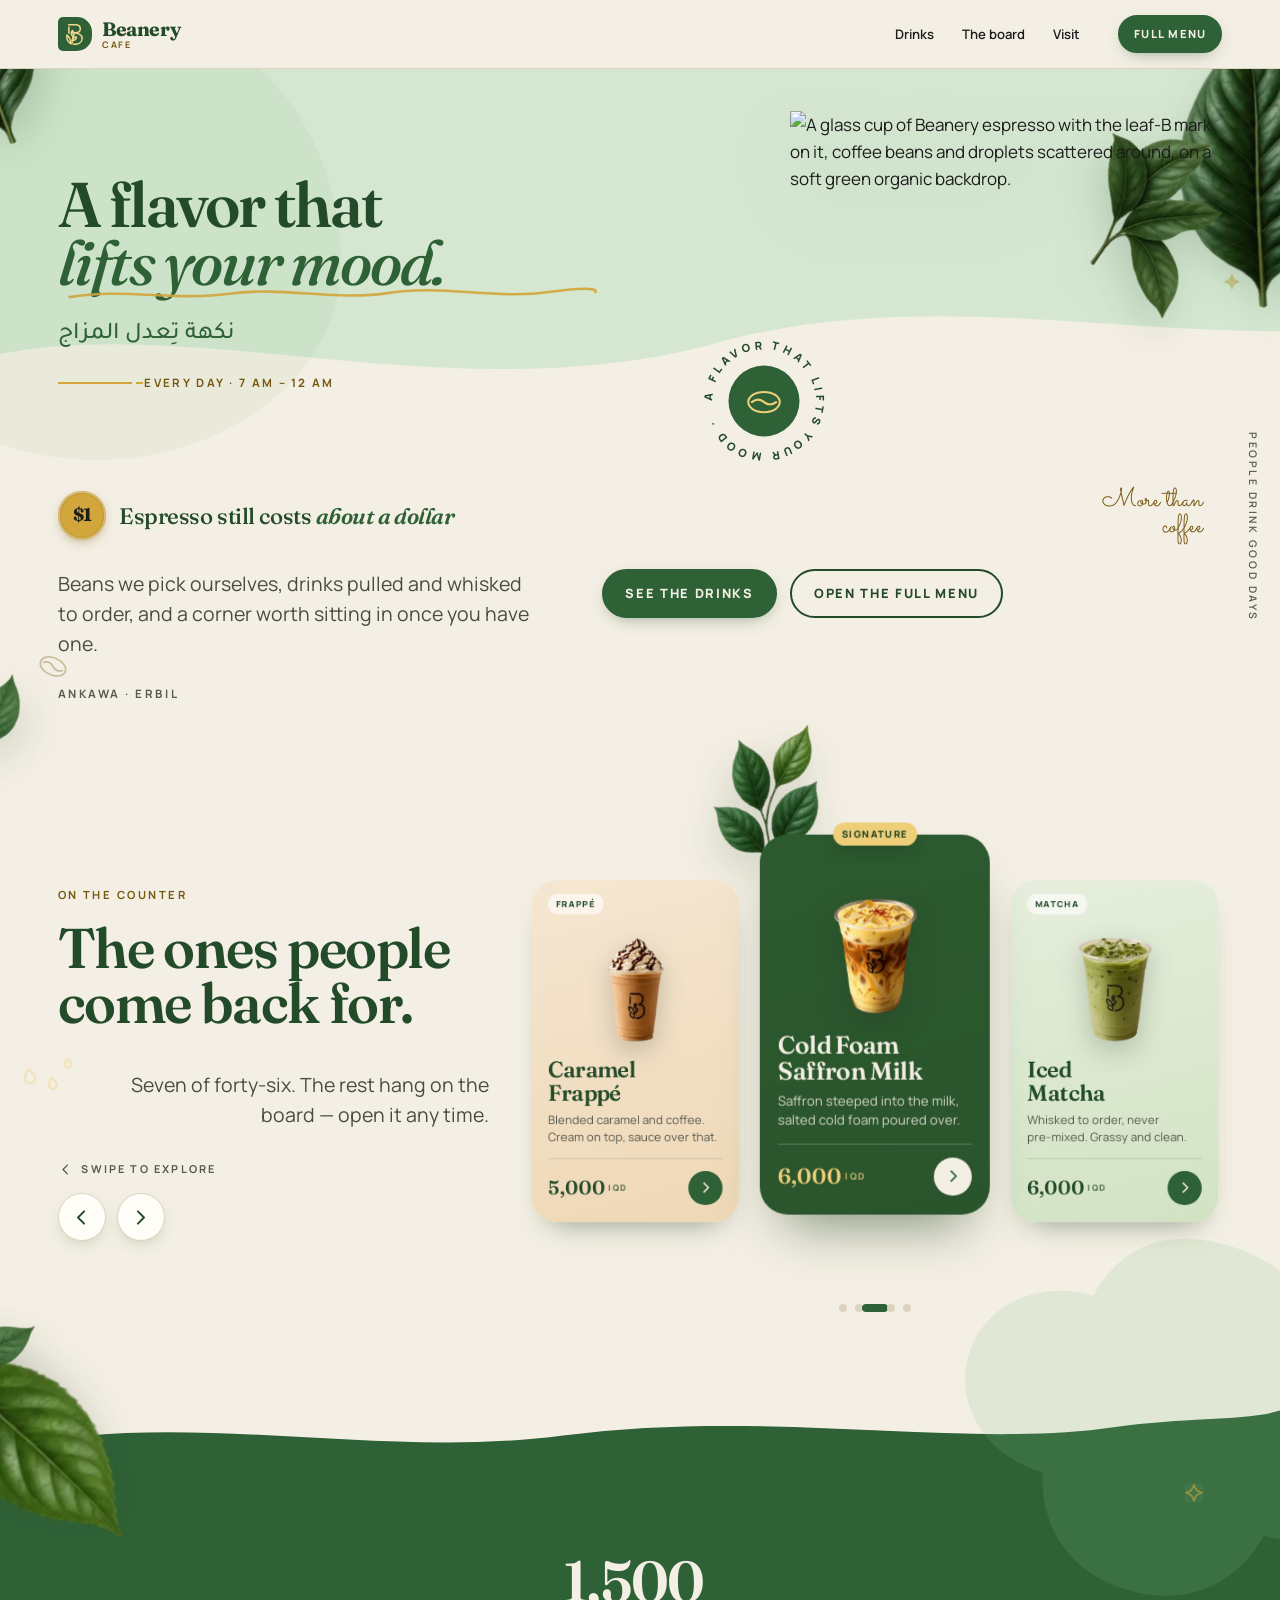
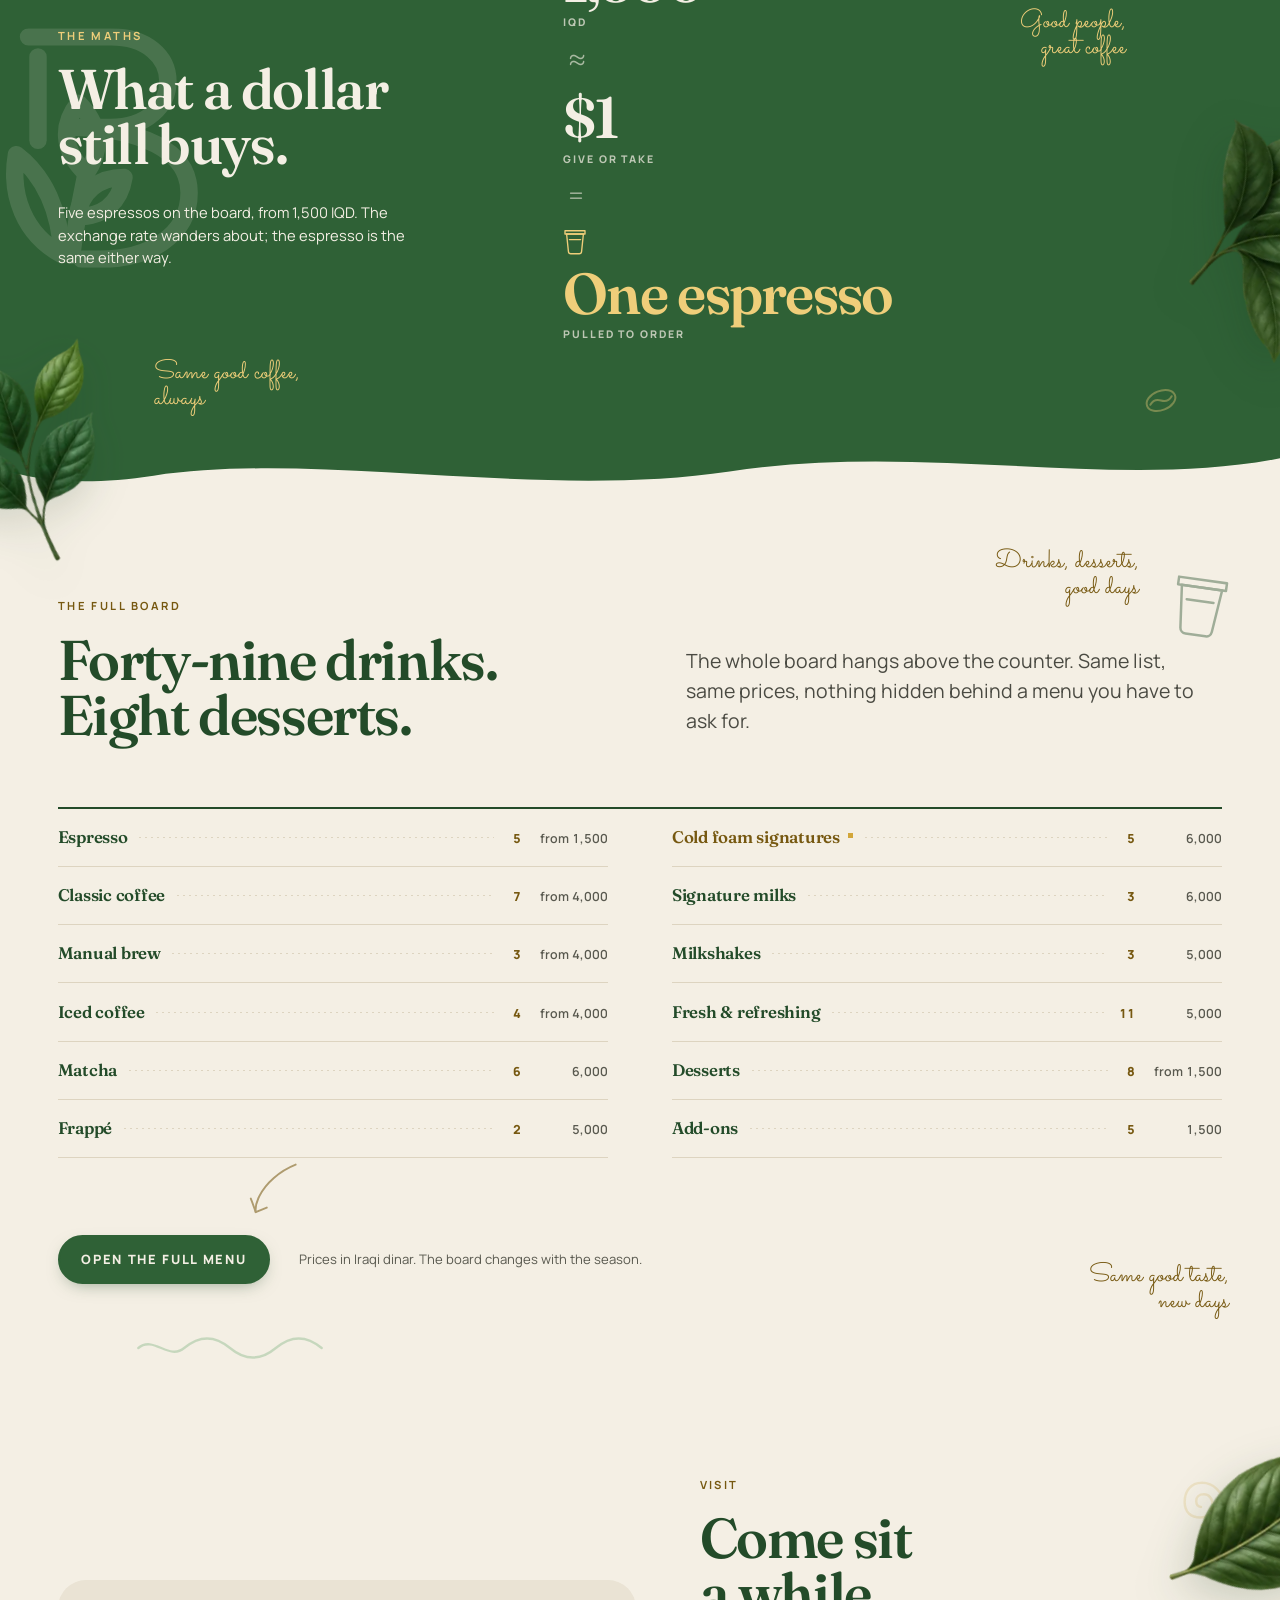
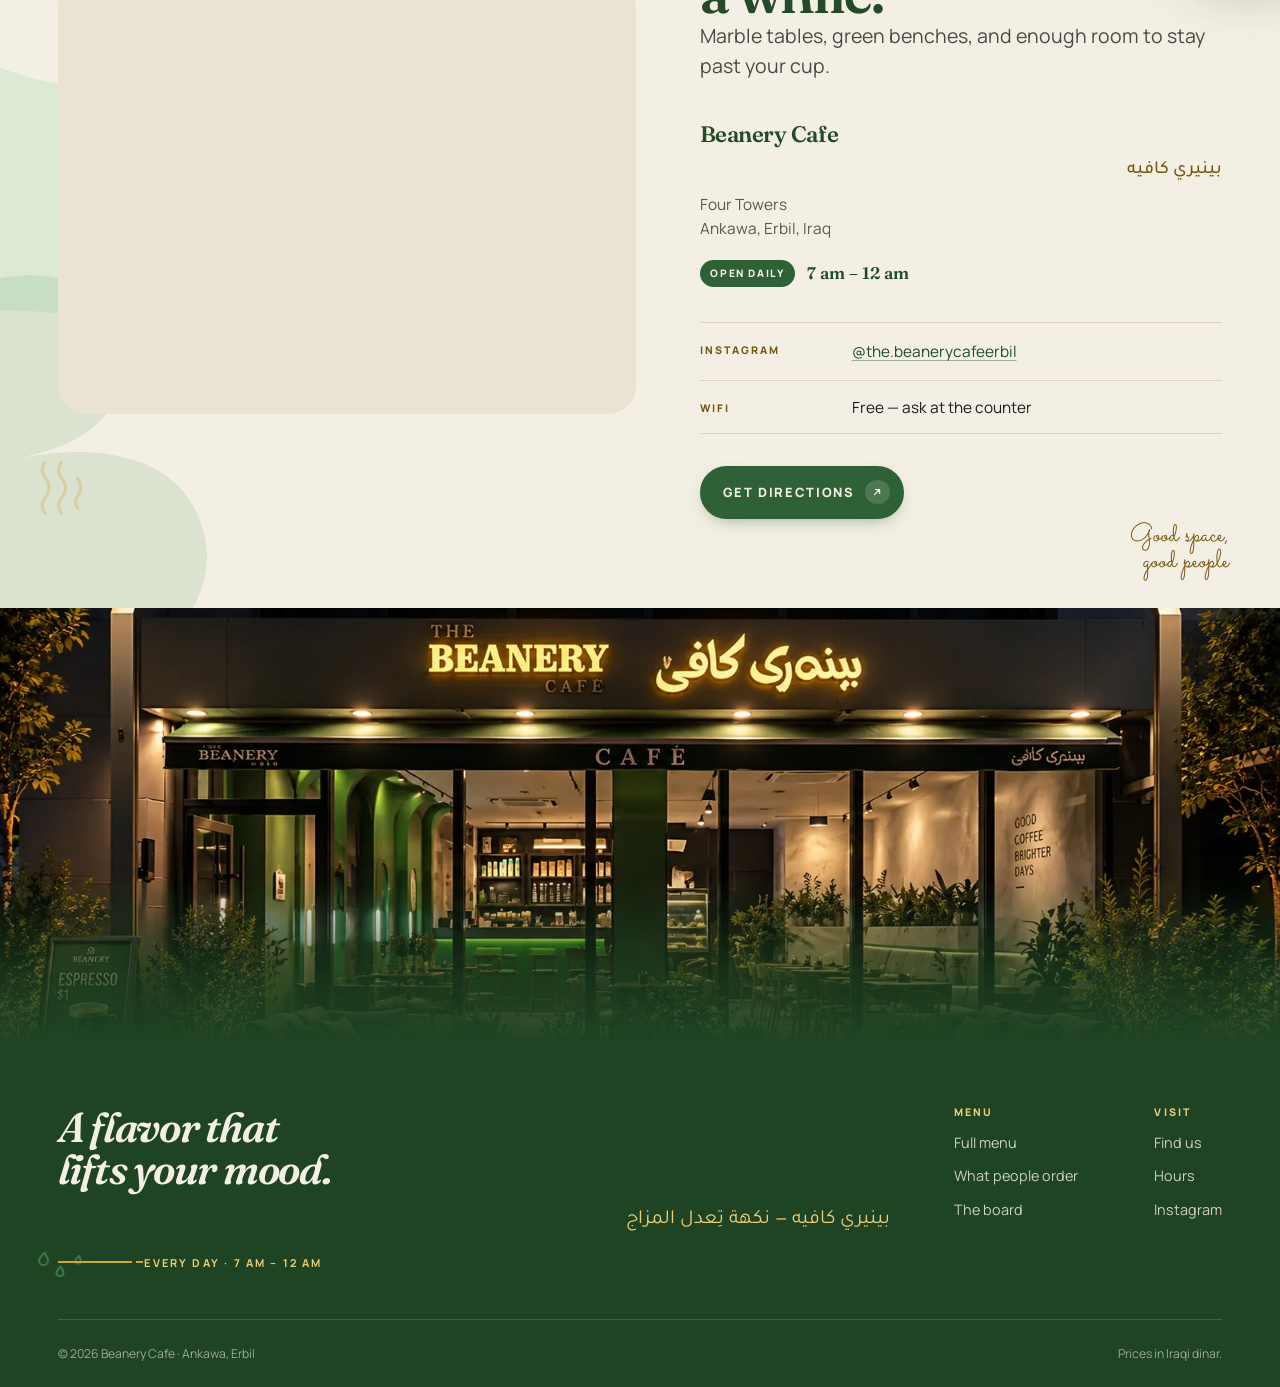
==== commit b2adc2b8: "Add carrot juice, pomegranate juice and mate tea Three new items in Fresh & Refreshing at 5,000 IQD," ====
--- a/index.html
+++ b/index.html
@@ -6,7 +6,7 @@
   <meta name="viewport" content="width=device-width, initial-scale=1">
   <title>Beanery Cafe — Ankawa, Erbil</title>
   <meta name="description"
-    content="Coffee bar in Ankawa, Erbil. Espresso, manual brew, matcha and the saffron cold foam. Forty-six drinks, eight desserts, open every day 7am–12am.">
+    content="Coffee bar in Ankawa, Erbil. Espresso, manual brew, matcha and the saffron cold foam. Forty-nine drinks, eight desserts, open every day 7am–12am.">
   <link rel="canonical" href="https://beanery.iq/">
 
   <meta property="og:type" content="website">
@@ -470,14 +470,18 @@
       </svg>
 
       <div class="wrap counter-head">
-        <div>
+        <!-- This wrapper is CLASSED, not an anonymous div, because below
+             1100px .counter-head becomes display:contents and this box is
+             promoted to a grid item in its own right — it needs a name to
+             be placed. -->
+        <div class="counter-title">
           <p class="label">On the counter</p>
-          <!-- The space before the <br> is load-bearing. Below 1100px the
-               heading sits in a half-width column and styles.css hides this
-               break so the line can wrap on its own; with no space in the
-               source, "people" and "come" would then set as "peoplecome".
-               A browser drops trailing whitespace at a line break, so the
-               space costs nothing at the widths where the break still shows. -->
+          <!-- The space before the <br> is load-bearing: with no space in
+               the source, any width that drops the break would set
+               "people" and "come" as "peoplecome". A browser discards
+               trailing whitespace at a line break, so it costs nothing at
+               the widths where the break does show — which is now all of
+               them, since the heading spans the full width everywhere. -->
           <h2 class="reveal">The ones people <br>come back for.</h2>
         </div>
         <div class="counter-side">
@@ -752,7 +756,7 @@
 
        Counted off the printed board photographed in brand-info/.
        Breadth is carried typographically because photographs for
-       46 drinks do not exist. Counts and "from" prices are real —
+       49 drinks do not exist. Counts and "from" prices are real —
        if the board changes, these change with it.
        ═══════════════════════════════════════════════════════════ -->
     <section class="board" id="board">
@@ -766,7 +770,7 @@
       <span class="field field--flow-c" aria-hidden="true"></span>
 
       <!-- NO LEAVES IN THIS SECTION. Deliberate, and it is the reason the
-           rest of the page can afford any: the board is a 46-line price
+           rest of the page can afford any: the board is a 49-line price
            list, the densest block of type on the site, and the reference
            leaves it completely clear. The foliage reads as decoration
            rather than as noise precisely because it stops here. If leaves
@@ -780,7 +784,7 @@
         <div class="board-head">
           <div>
             <p class="label">The full board</p>
-            <h2 class="reveal">Forty&#8209;six drinks.<br>Eight desserts.</h2>
+            <h2 class="reveal">Forty&#8209;nine drinks.<br>Eight desserts.</h2>
           </div>
           <p class="lede reveal">
             The whole board hangs above the counter. Same list, same prices,
@@ -808,7 +812,7 @@
           <li><span class="ix-name">Milkshakes</span><span class="ix-dots" aria-hidden="true"></span><span
               class="ix-n">3</span><span class="ix-p">5,000</span></li>
           <li><span class="ix-name">Fresh &amp; refreshing</span><span class="ix-dots" aria-hidden="true"></span><span
-              class="ix-n">8</span><span class="ix-p">5,000</span></li>
+              class="ix-n">11</span><span class="ix-p">5,000</span></li>
           <li><span class="ix-name">Desserts</span><span class="ix-dots" aria-hidden="true"></span><span
               class="ix-n">8</span><span class="ix-p">from 1,500</span></li>
           <li><span class="ix-name">Add&#8209;ons</span><span class="ix-dots" aria-hidden="true"></span><span
--- a/styles.css
+++ b/styles.css
@@ -3227,53 +3227,64 @@
    reported false. Any 'max: n / min: n+1' pair on this page has the
    same hole; use the .98 form. */
 @media (max-width: 1099.98px) {
+  /* THREE ROWS, NOT TWO. The heading used to share the left column
+     with the lede and the arrows, all three stacked beside the deck.
+     That column was 113-158px wide on a phone, which is not a measure
+     — it is a gutter with words in it, and the heading broke across
+     four lines in it no matter how the type was sized.
+
+     So the heading comes OUT of the column and takes the full content
+     width as its own row. Only the lede and the arrows stay beside the
+     deck, and they are the two things that genuinely do not mind being
+     narrow: one short sentence and a pair of buttons. The column they
+     sit in can then be much narrower than a heading would ever allow,
+     and all of that width goes to the card.
+
+     The heading also gets its normal size back — the h2 rule at the
+     top of this file, unmodified — because a full-width row is exactly
+     what that scale was drawn for. */
   .counter {
     display: grid;
-    /* The deck column is a fraction, not a fixed width, so the split
-       holds its proportion from 320px to 1099px instead of collapsing
-       the words at one end and stranding them at the other.
-
-       NOT 50/50. The text side only has to hold a three-word heading
-       and two lines of lede — it reads fine at ~44% and every point it
-       gives up goes to the card, which is the thing people actually
-       came to look at. The heading takes the space it needs by being
-       set tighter (below), not by taking a wider column. */
-    grid-template-columns: minmax(0, .78fr) minmax(0, 1fr);
+    /* The floor is not decoration: the two 48px arrows plus their gap
+       need 107px, and a pure fraction drops below that around 340px,
+       which would push a button out of the column. */
+    grid-template-columns: minmax(112px, .55fr) minmax(0, 1fr);
     grid-template-areas:
-      "head deck"
-      "dots dots";
+      "title title"
+      "side  deck"
+      "dots  dots";
     align-items: center;
     column-gap: clamp(.6rem, 2.5vw, 1.6rem);
+    row-gap: clamp(.9rem, 3.2vw, 1.7rem);
     padding-inline: var(--gutter);
   }
 
-  /* Undoes the 1fr auto + right-aligned .counter-side set at 860px.
-     That pairing was for a full-width head above the deck; in a
-     column half the page wide it would set the lede ragged-left
-     against a heading that is ragged-right. */
-  /* The gap here is the one between the LABEL+HEADING group and the
-     lede under it, and it is deliberately small. The heading is the
-     loud thing in this column and it needs air ABOVE it and inside it
-     (line-height, further down); the subtitle belongs tucked under it
-     as a caption, not floating in the middle of the column. Closing
-     this up is also what buys the vertical room the narrower column
-     costs — the heading now wraps to three lines instead of two. */
-  .counter-head {
-    grid-area: head;
-    grid-template-columns: 1fr;
-    align-items: start;
-    align-self: center;
-    width: auto;
-    max-width: none;
-    margin-inline: 0;
-    margin-bottom: 0;
-    gap: clamp(.3rem, 1.1vw, .6rem);
-  }
+  /* display:contents dissolves this box so its two children become grid
+     items of .counter directly. That is what lets the heading and the
+     lede land in different ROWS while still being siblings in the
+     markup — no wrapper moved, no duplicate heading.
+
+     It also drops the .wrap width this element carries, which is
+     correct and not a loss: .counter's own padding-inline is the same
+     gutter, so the content edge does not move. */
+  .counter-head { display: contents; }
+
+  .counter-title { grid-area: title; }
 
   /* The label sits right on top of the heading it introduces. */
-  .counter-head .label { margin-bottom: .35rem; }
-
+  .counter-title .label { margin-bottom: .35rem; }
+
+  /* align-self:start, against the grid's align-items:center. The deck
+     is 300-400px tall and it sets the height of this row; left centred,
+     the lede floated in the middle of that space with ~100px of nothing
+     between it and the heading it belongs to, reading as an unrelated
+     caption rather than as the line under the title. Pinned to the top
+     of the row it sits directly under the heading, and the empty space
+     collects at the BOTTOM of the column where it is just margin beside
+     the lower half of the card. */
   .counter-side {
+    grid-area: side;
+    align-self: start;
     display: block;
     text-align: left;
     justify-items: start;
@@ -3282,12 +3293,6 @@
     max-width: none;
     margin-left: 0;
   }
-
-  /* The hard break was written for a heading with the whole page to
-     run across. In a column this narrow the line wraps on its own, and
-     forcing a second break on top of that gives four ragged lines
-     where three would do. */
-  .counter-head h2 br { display: none; }
 
   .stage {
     grid-area: deck;
@@ -3347,14 +3352,21 @@
    set above; this only makes the words fit inside it. */
 
 @media (max-width: 700px) {
-  .counter-head h2 {
-    font-size: clamp(1.5rem, 6.4vw, 2.05rem);
-    line-height: 1.04;
-    letter-spacing: -.02em;
-  }
-  .counter-head .lede {
-    font-size: .92rem;
-    line-height: 1.45;
+  /* NO font-size override on the heading any more, and that is the
+     point of the layout change above. Every previous version of this
+     block shrank the h2 to survive a 113-158px column — first to
+     1.5rem, then to 1.16rem — and each one traded presence for fit.
+     On its own full-width row the heading needs neither: the site's
+     ordinary h2 scale sets it on two lines at every phone width, on
+     the hard break the copy was written for, at the same size as
+     "What a dollar still buys." further down the page. */
+
+  /* The lede DOES stay small, because it is the one thing still in the
+     narrow column — which is what it is there to do: hold the words in
+     as little width as they will go, so the card gets the rest. */
+  .counter-side .lede {
+    font-size: .8rem;
+    line-height: 1.4;
   }
   /* .66rem, and it is a floor rather than a fitted size. The first cut
      of this block took the three uppercase labels down to .54–.62rem
@@ -3364,16 +3376,16 @@
      and they still fit at 320px, where the column is narrowest. */
   .counter-head .label { font-size: .66rem; }
 
-  /* The hint and the two buttons, tightened so the pair still sits on
-     one line in a 175px column. Some of the width that buys comes from
-     the tracking rather than the type size, for the reason above. The
-     buttons keep a 44px hit area — that is the floor, not a
-     preference. */
-  .deckctl__hint {
-    font-size: .63rem;
-    letter-spacing: .1em;
-  }
-  .deckctl { gap: .5rem; }
+  /* "Swipe to explore" comes off on a phone. Tracked-out uppercase in a
+     118px column broke it across THREE lines at 320px, and shrinking it
+     to fit would have put it back under the 10px floor this file keeps
+     for caps. It is also the least necessary line on the page here:
+     swiping is the native gesture on a touch screen, the two arrows
+     stay, and the dots underneath already say there is more than one
+     card. It returns above 700px, where the column is wide enough to
+     hold it on one line and where a mouse actually needs the prompt. */
+  .deckctl__hint { display: none; }
+  .deckctl { gap: .5rem; margin-top: clamp(.9rem, 3vw, 1.3rem); }
 
   /* Card interior. The shot keeps the largest share it can: it is the
      only part of the card a passer-by reads at a glance. */
@@ -3416,7 +3428,11 @@
    waiting rather than as a gap in the middle of the section. */
 
 @media (min-width: 761px) and (max-width: 1099.98px) {
-  .counter { grid-template-columns: minmax(0, 1fr) minmax(0, .62fr); }
+  /* The card stops growing here — see the cap below — so past ~760px
+     the extra width has to go somewhere that can use it. The lede
+     column takes it and stops being a narrow strip, because on a
+     tablet there is no longer any need to squeeze it. */
+  .counter { grid-template-columns: minmax(0, 1fr) minmax(0, .78fr); }
 
   .stage { justify-content: flex-end; }
 
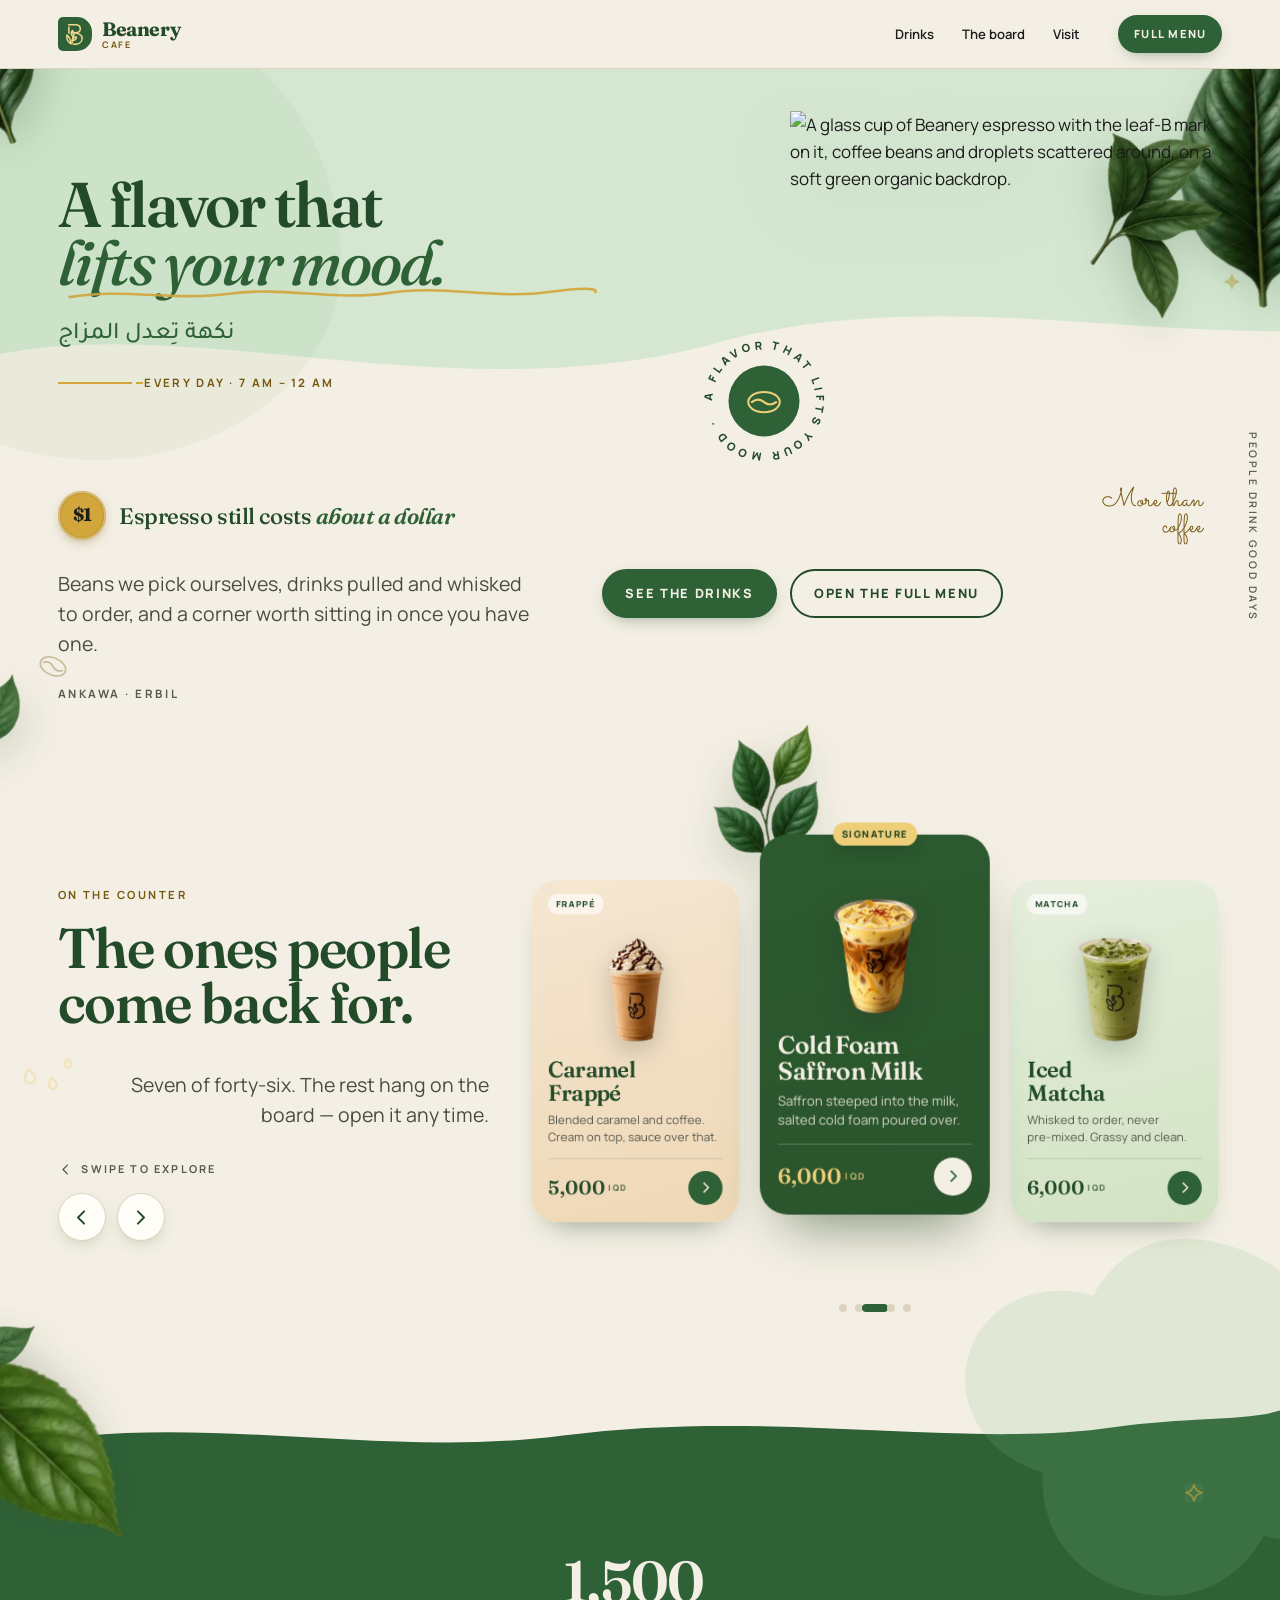
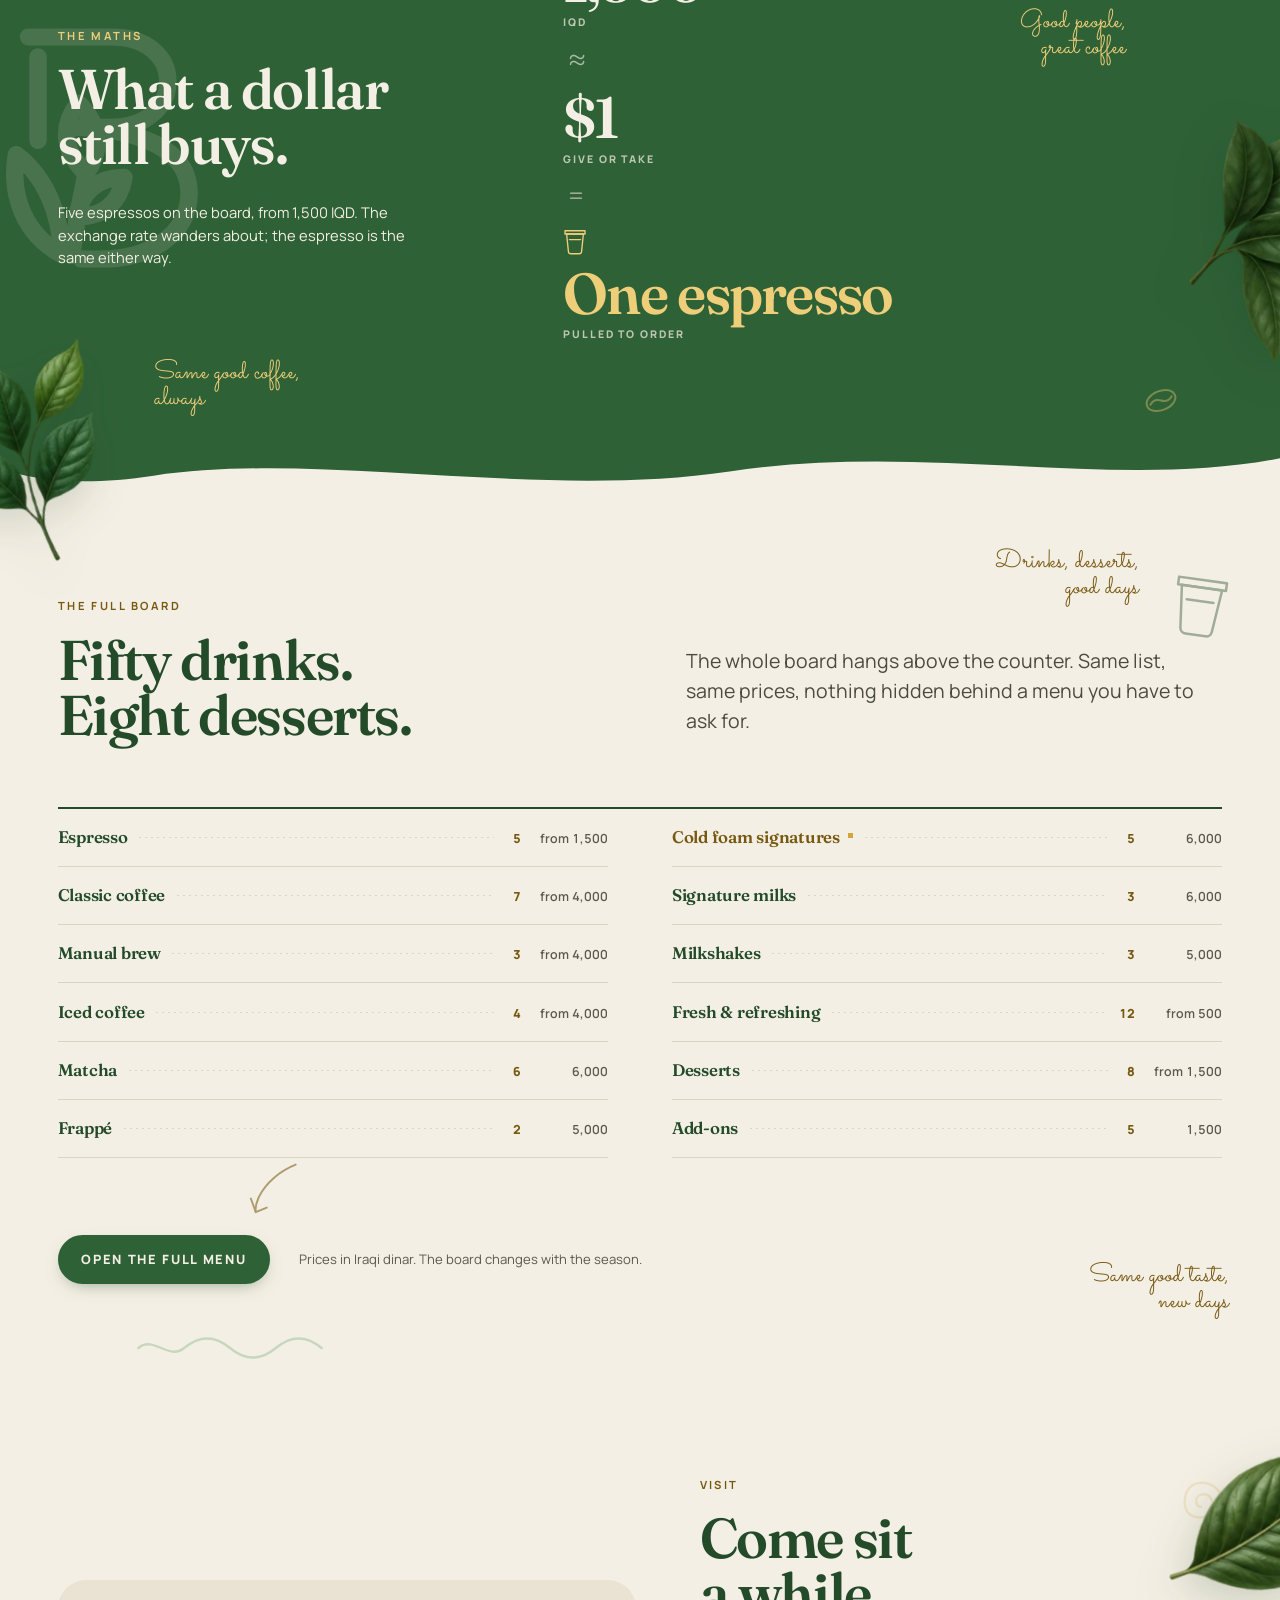
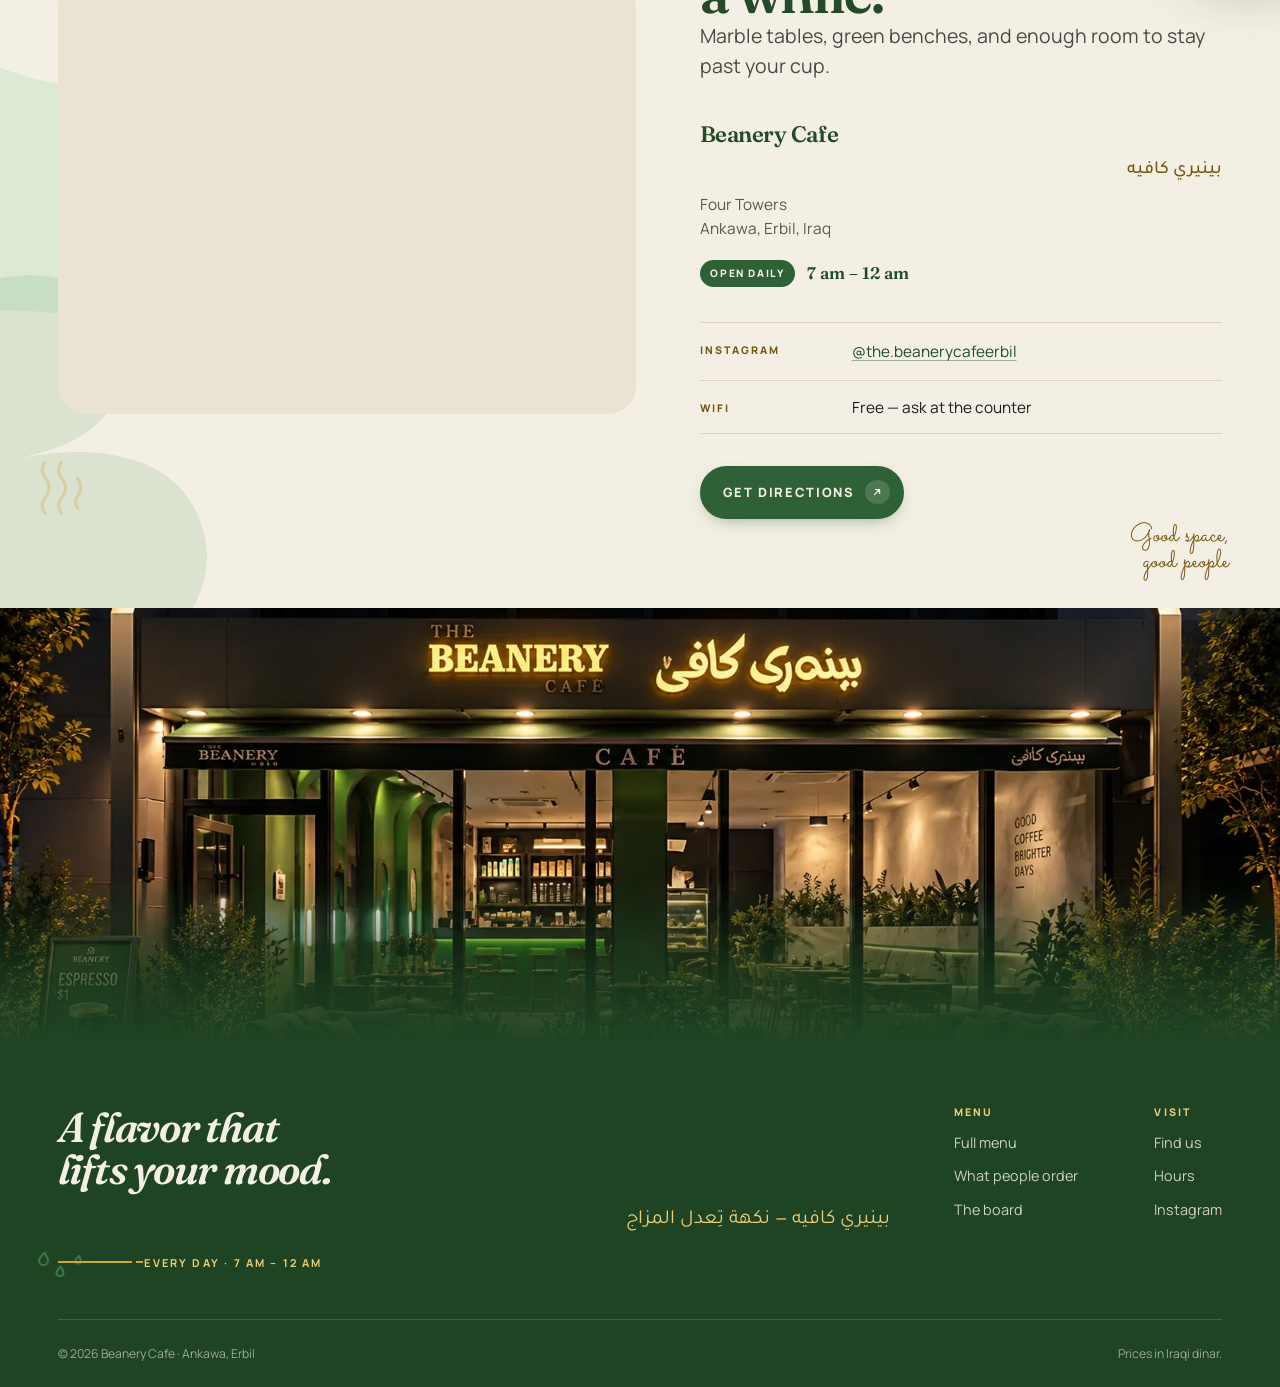
==== commit ed50033e: "Add tea at 500, and shorten Mate Tea to Mate Tea joins Fresh & Refreshing next to Mate. At 500 dinar" ====
--- a/index.html
+++ b/index.html
@@ -6,7 +6,7 @@
   <meta name="viewport" content="width=device-width, initial-scale=1">
   <title>Beanery Cafe — Ankawa, Erbil</title>
   <meta name="description"
-    content="Coffee bar in Ankawa, Erbil. Espresso, manual brew, matcha and the saffron cold foam. Forty-nine drinks, eight desserts, open every day 7am–12am.">
+    content="Coffee bar in Ankawa, Erbil. Espresso, manual brew, matcha and the saffron cold foam. Fifty drinks, eight desserts, open every day 7am–12am.">
   <link rel="canonical" href="https://beanery.iq/">
 
   <meta property="og:type" content="website">
@@ -756,7 +756,7 @@
 
        Counted off the printed board photographed in brand-info/.
        Breadth is carried typographically because photographs for
-       49 drinks do not exist. Counts and "from" prices are real —
+       50 drinks do not exist. Counts and "from" prices are real —
        if the board changes, these change with it.
        ═══════════════════════════════════════════════════════════ -->
     <section class="board" id="board">
@@ -770,7 +770,7 @@
       <span class="field field--flow-c" aria-hidden="true"></span>
 
       <!-- NO LEAVES IN THIS SECTION. Deliberate, and it is the reason the
-           rest of the page can afford any: the board is a 49-line price
+           rest of the page can afford any: the board is a 50-line price
            list, the densest block of type on the site, and the reference
            leaves it completely clear. The foliage reads as decoration
            rather than as noise precisely because it stops here. If leaves
@@ -784,7 +784,7 @@
         <div class="board-head">
           <div>
             <p class="label">The full board</p>
-            <h2 class="reveal">Forty&#8209;nine drinks.<br>Eight desserts.</h2>
+            <h2 class="reveal">Fifty drinks.<br>Eight desserts.</h2>
           </div>
           <p class="lede reveal">
             The whole board hangs above the counter. Same list, same prices,
@@ -812,7 +812,7 @@
           <li><span class="ix-name">Milkshakes</span><span class="ix-dots" aria-hidden="true"></span><span
               class="ix-n">3</span><span class="ix-p">5,000</span></li>
           <li><span class="ix-name">Fresh &amp; refreshing</span><span class="ix-dots" aria-hidden="true"></span><span
-              class="ix-n">11</span><span class="ix-p">5,000</span></li>
+              class="ix-n">12</span><span class="ix-p">from 500</span></li>
           <li><span class="ix-name">Desserts</span><span class="ix-dots" aria-hidden="true"></span><span
               class="ix-n">8</span><span class="ix-p">from 1,500</span></li>
           <li><span class="ix-name">Add&#8209;ons</span><span class="ix-dots" aria-hidden="true"></span><span
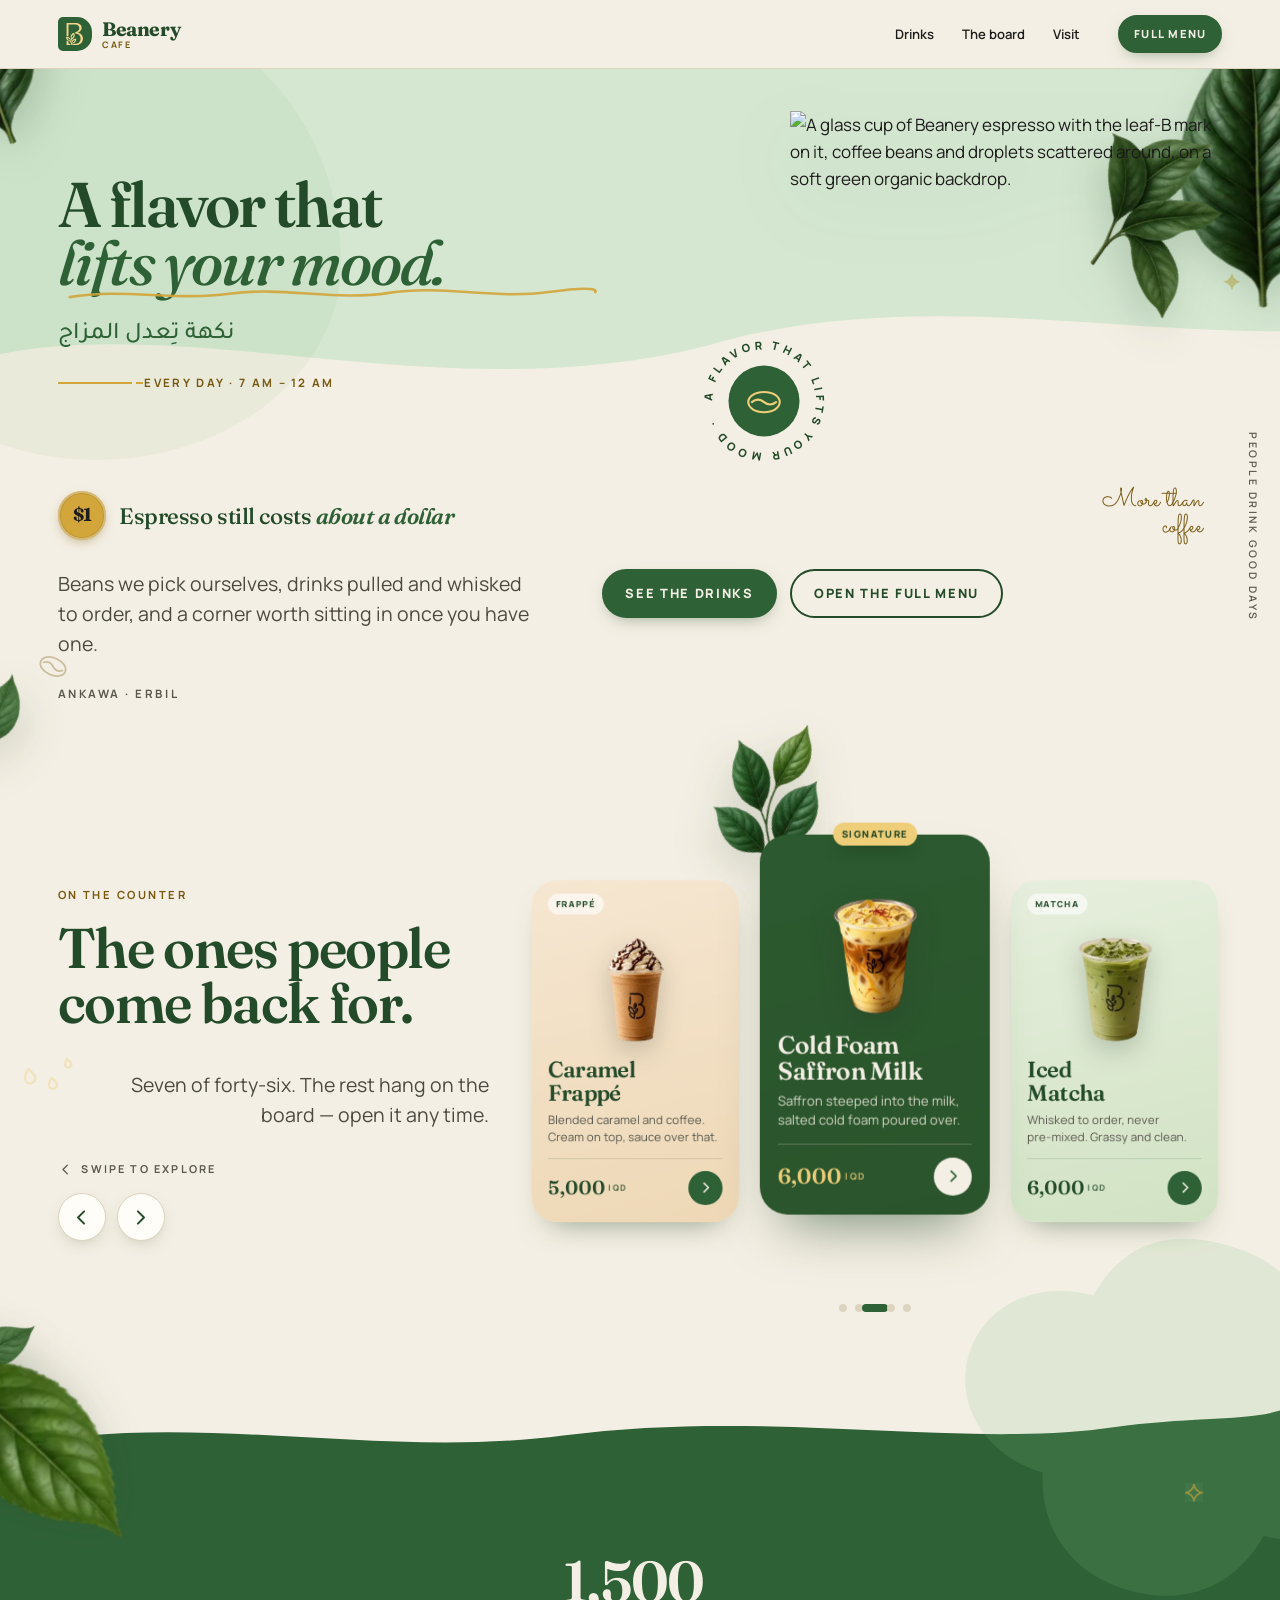
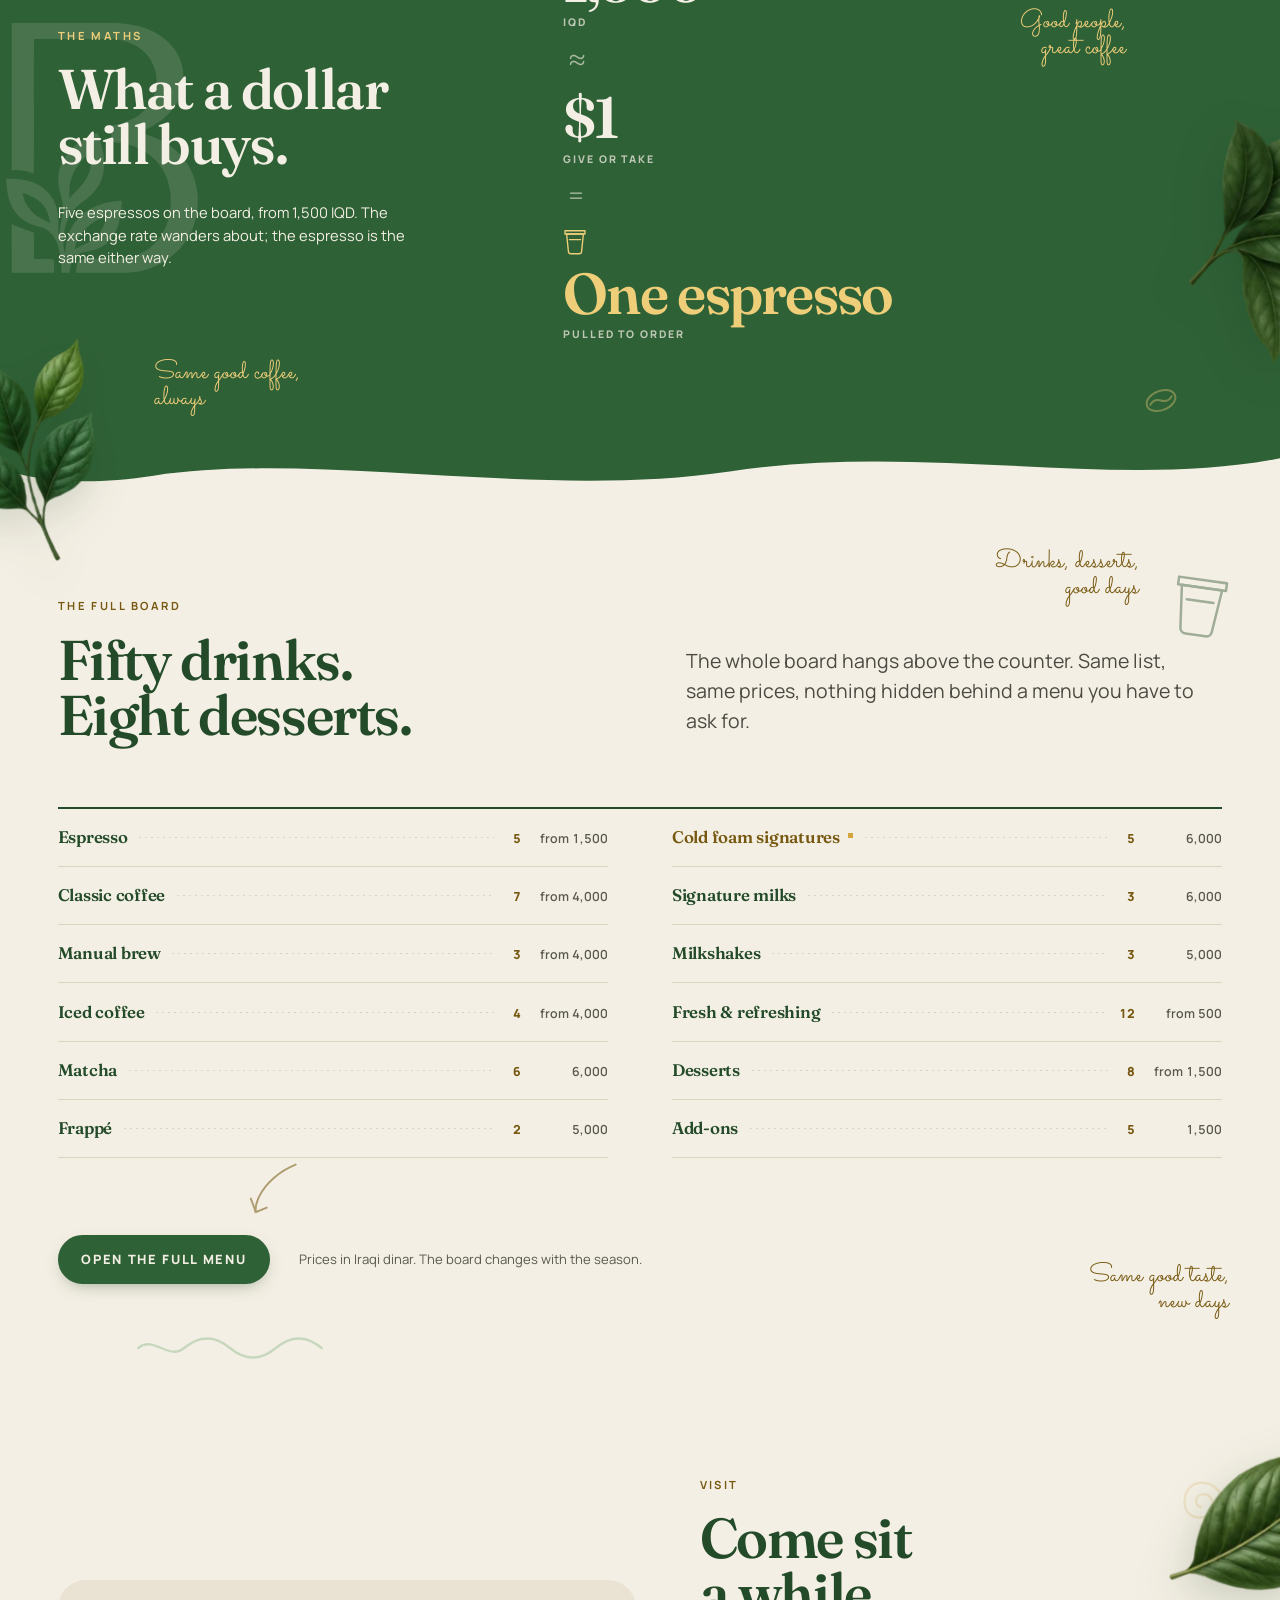
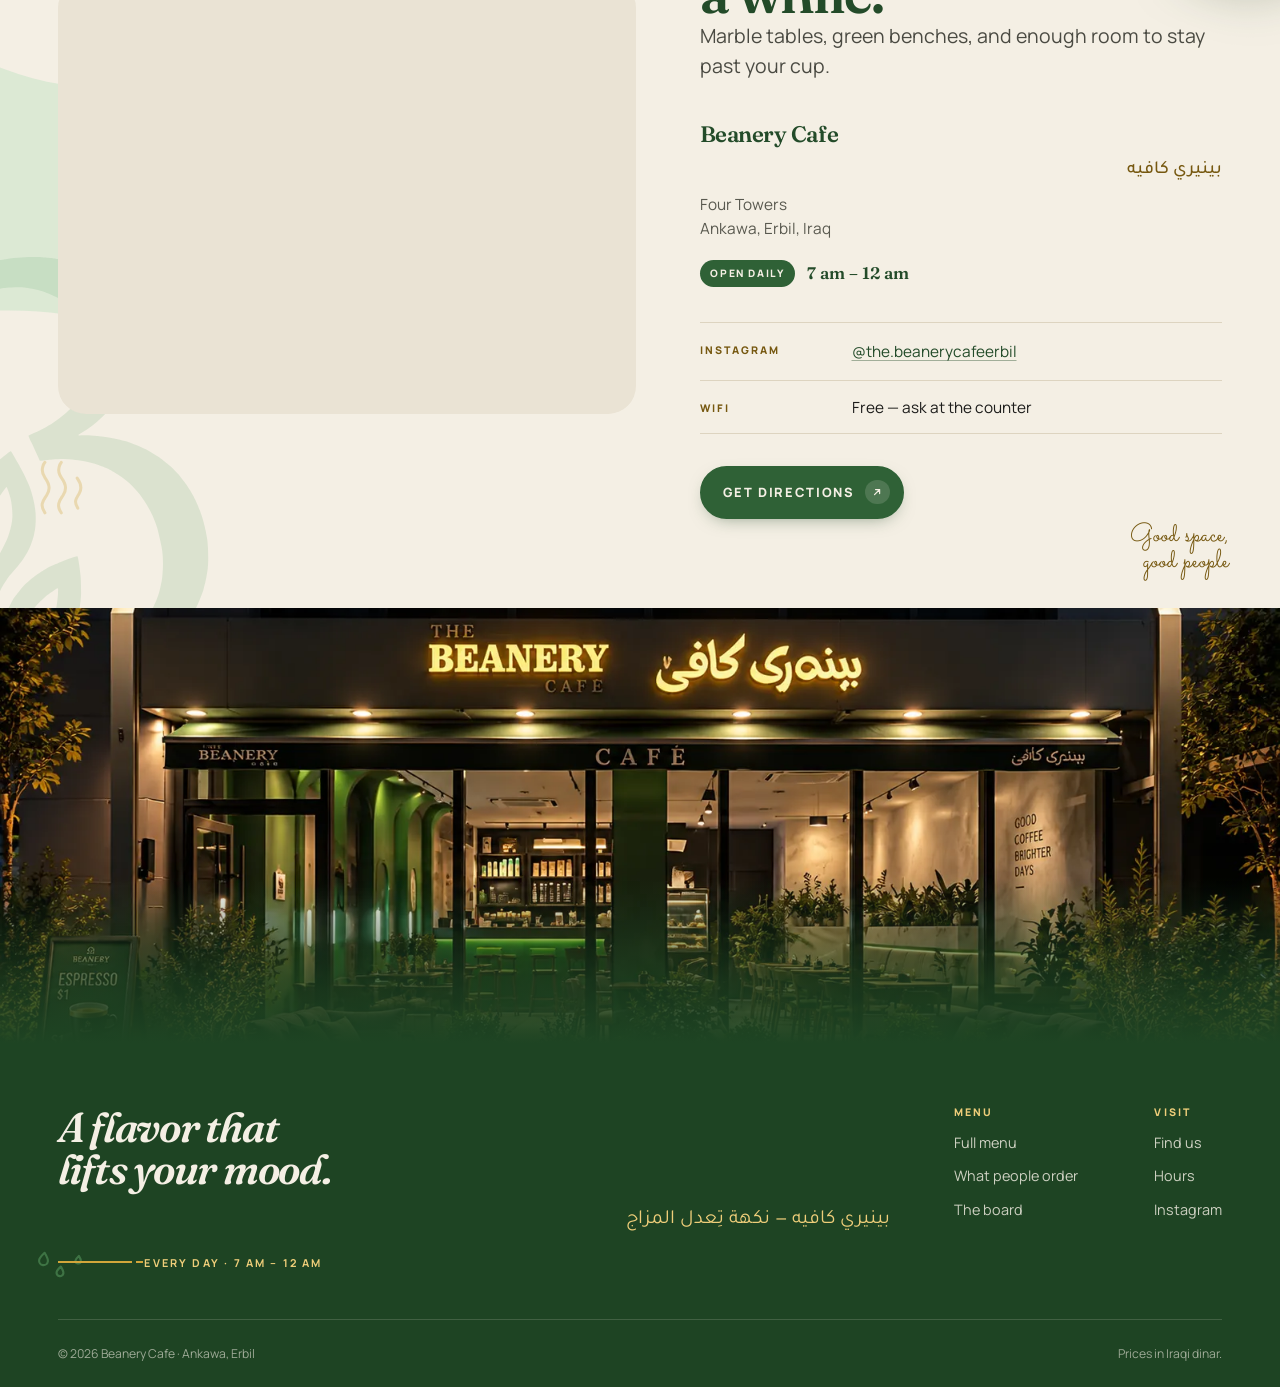
==== commit bc8e1208: "Put the owner's new logo on the site and the menu The monogram was a monoline redraw traced from a p" ====
--- a/index.html
+++ b/index.html
@@ -117,51 +117,19 @@
           d="M100 8c30 0 45 15 50 37 25 0 45 17 45 40s-20 40-45 40c-5 22-22 39-50 39s-45-17-50-39C25 125 5 108 5 85s20-40 45-40C55 23 70 8 100 8Z" />
       </symbol>
 
-      <!-- THE LOGO. Rebuilt as vector from the flat gold mark and the
-         print on the cup in hero-3.png — see images/logo.svg for the
-         full note on how it was traced and what to do if the original
-         vector file ever turns up.
+      <!-- THE LOGO: the owner's own vector (beanery-logo-assets, 2026-09-14),
+         the B monogram with the sprout. It replaces the monoline redraw
+         that was traced from a photo of a cup.
 
          This is the ONE place foliage is allowed on this page. It is
          not decoration, it is the client's actual monogram; the "no
          leaves" rule governs the illustration layer, not the mark.
 
-         Monoline: every stroke is 4.6 units in this viewBox. Weight is
-         set on the INSTANCE (.brand-logo) like every other symbol here,
-         because a <use> clone cannot be reached by descendant
-         selectors. -->
-      <symbol id="i-logo" viewBox="0 0 50.7 63.3">
-        <g transform="translate(-30.05 -16.4)">
-          <path d="M36 18.7 H57.8 C67.2 18.7 72.8 24 72.8 30.4 C72.8 36.9 67.2 42.6 57.8 42.6 H47
-                 C59.4 42.6 78.4 46 78.4 59.9 C78.4 71.5 67.2 77.4 55 77.4 H50" />
-          <path d="M38.5 24 V46" />
-          <path d="M51.2 54.8 C49.8 61.5 48.4 68.6 47.4 76.4" />
-          <path d="M49.2 36.2 C44.8 41.6 44.6 48.6 51.2 54.8 C56 47.8 54.4 41.4 49.2 36.2 Z" />
-          <path d="M32.8 49.8 C31 60.4 34.8 70.8 44.8 76.2 C44.4 64.8 40.2 55.4 32.8 49.8 Z" />
-          <path d="M61.2 55.8 C54.4 55.8 49.8 59.6 48.8 66.2 C56 66.2 60.2 62.2 61.2 55.8 Z" />
-        </g>
-      </symbol>
-
-      <!-- The logo's SILHOUETTE — the B as one solid shape, same
-         proportions and same waist notch as #i-logo, but closed down
-         the left where the real mark leaves its stem out.
-
-         It exists because the real mark is MONOLINE: masking an image
-         to those thin strokes leaves slivers, not a picture. Filling
-         the letter gives a shape big enough to hold a map while still
-         reading as the B. Currently used for the watermark above the
-         footer.
-
-         It was also the map's mask for a while. That is gone: a solid B
-         at map size stopped reading as a letter, and every shaped mask
-         clipped Google's attribution logo out of the bottom-left
-         corner, which their terms require stay visible. The map is a
-         plain rectangle now. -->
-
-      <symbol id="i-logo-solid" viewBox="0 0 50.7 63.3">
-        <path d="M5.95 0 H27.9 C38.5 0 45.1 5.9 45.1 13.9 C45.1 21.8 38.5 27.6 27.9 27.6
-               H24 C37.4 27.6 50.6 32.6 50.6 45.4 C50.6 56.3 40 63.3 25.5 63.3
-               H5.95 Z" />
+         FILLED, one evenodd path. Colour comes from the instance's
+         `color` (fill is currentColor), so the header tile, the green
+         band's watermark and the map's silhouette all share it. -->
+      <symbol id="i-logo" viewBox="270.46 0.01 504.47 658.02">
+        <path fill="currentColor" fill-rule="evenodd" d="M416.75,657.62C416.44,657.3 416.33,654.81 416.33,647.52C416.32,642.19 416.18,636.86 416.01,635.67C415.84,634.48 415.54,631.85 415.35,629.83C414.04,616.23 412.84,608.46 410.64,599.51C408.0,588.74 403.54,575.67 400.93,571.0C400.36,569.99 399.31,568.04 398.58,566.67C394.7,559.28 392.36,556.22 386.45,550.82C384.36,548.92 381.25,546.38 379.52,545.17C373.51,540.98 369.48,539.23 359.5,536.48C357.55,535.94 355.97,535.46 347.33,532.73C338.54,529.95 328.59,525.73 324.0,522.83C323.27,522.37 322.59,522.0 322.48,522.0C322.1,522.0 317.81,519.1 313.89,516.2C301.24,506.84 289.74,492.48 284.0,478.87C281.91,473.91 278.43,463.99 277.5,460.37C274.46,448.42 271.86,430.15 271.16,415.83C271.04,413.45 270.89,411.28 270.82,411.0C270.46,409.68 270.96,409.59 278.54,409.65C292.97,409.74 306.36,410.79 315.5,412.52C322.44,413.84 332.71,416.42 337.0,417.92C338.01,418.28 339.81,418.9 341.0,419.3C344.47,420.48 359.01,427.85 362.46,430.17C369.81,435.12 377.84,441.99 382.23,447.09C385.56,450.97 391.46,458.83 393.17,461.66C395.9,466.18 399.72,474.64 401.77,480.67C403.96,487.11 406.72,500.1 407.16,506.0C407.27,507.56 407.61,511.16 407.9,514.0C408.34,518.32 408.39,521.86 408.21,535.52C408.01,551.21 408.03,552.01 408.69,555.01C409.37,558.15 409.52,558.59 409.83,558.28C410.11,558.0 411.27,550.74 412.0,544.67C413.18,534.8 413.26,534.29 417.0,514.67C421.62,490.41 420.93,475.2 414.14,451.67C409.18,434.5 407.18,420.11 407.95,407.31C408.68,395.24 410.85,384.19 414.27,375.0C417.39,366.65 425.22,352.33 429.49,347.17C430.25,346.25 431.78,344.3 432.89,342.83C438.24,335.76 448.66,325.88 459.62,317.5C464.62,313.67 476.31,306.01 483.17,302.06C491.63,297.18 509.34,288.67 511.02,288.67C511.63,288.67 512.75,291.75 515.48,301.0C516.32,303.84 517.25,306.99 517.55,308.0C518.8,312.22 519.1,313.23 519.5,314.5C519.73,315.23 520.18,316.81 520.5,318.0C520.82,319.19 521.28,320.84 521.51,321.67C523.04,326.94 524.95,335.51 526.47,344.0C528.5,355.28 529.0,371.77 527.66,383.17C527.47,384.82 527.23,386.92 527.14,387.83C526.63,392.56 524.51,401.74 522.54,407.71C521.5,410.88 519.79,415.45 519.37,416.23C519.19,416.56 518.64,417.73 518.15,418.83C516.51,422.53 515.85,423.82 513.49,427.83C508.63,436.1 506.68,438.8 500.96,445.17C493.29,453.72 487.27,458.84 471.83,470.01C468.72,472.26 465.19,474.94 464.0,475.96C460.39,479.05 452.78,486.62 449.66,490.22C445.27,495.28 437.72,506.79 434.76,512.92C432.47,517.67 429.84,524.01 429.07,526.67C427.32,532.69 426.14,536.64 425.35,539.17C424.32,542.41 422.67,551.7 421.79,559.17C421.4,562.49 421.23,566.86 421.21,574.33C421.19,583.54 421.28,585.47 421.93,590.0C422.69,595.3 424.57,605.35 424.85,605.63C425.35,606.13 425.7,604.24 426.63,596.0C428.69,577.61 431.5,565.38 436.56,552.67C439.29,545.81 440.84,542.51 444.32,536.17C448.41,528.7 450.44,525.77 456.65,518.38C465.15,508.25 464.33,509.09 470.81,504.0C472.8,502.44 475.79,500.03 477.46,498.64C481.33,495.43 485.99,492.36 491.0,489.72C498.94,485.54 501.63,484.22 506.83,481.99C514.12,478.87 516.53,477.96 521.5,476.5C528.22,474.53 531.81,473.68 538.5,472.49C540.15,472.2 542.14,471.81 542.93,471.64C548.32,470.43 565.04,468.13 570.58,467.83C574.67,467.61 574.67,467.61 574.67,470.22C574.66,476.27 573.14,493.96 571.99,501.17C571.32,505.44 567.91,521.72 566.83,525.83C565.21,532.02 561.98,541.14 559.51,546.5C559.25,547.05 558.73,548.25 558.33,549.17C556.59,553.24 549.47,564.44 546.15,568.33C541.89,573.33 537.98,577.2 534.38,579.99C524.04,587.99 517.02,591.92 507.5,595.04C503.16,596.46 491.48,599.42 488.0,599.99C486.81,600.19 485.23,600.49 484.5,600.66C483.77,600.83 480.54,601.52 477.33,602.2C471.84,603.35 466.55,604.83 464.67,605.73C462.19,606.92 454.91,611.51 453.3,612.89C448.74,616.81 446.02,620.77 443.65,626.94C442.41,630.15 440.17,638.13 439.7,641.0C438.9,645.86 438.0,653.2 438.0,654.81C438.0,657.7 438.5,657.56 427.17,657.82C419.34,657.99 417.08,657.95 416.75,657.62ZM459.33,657.75C454.32,657.63 454.33,657.64 454.34,655.74C454.34,653.82 455.15,645.15 455.67,641.5C456.4,636.29 457.83,631.86 459.87,628.46C462.63,623.86 465.77,621.89 471.83,621.0C473.31,620.78 491.1,620.6 520.17,620.5C545.47,620.41 568.26,620.26 570.83,620.15C581.01,619.74 592.45,617.81 602.33,614.84C604.99,614.04 613.96,610.78 616.17,609.81C616.72,609.57 618.07,609.0 619.17,608.55C621.27,607.67 630.28,603.13 633.98,601.08C636.2,599.85 644.62,594.09 648.04,591.47C651.31,588.96 659.03,581.9 663.0,577.79C670.94,569.58 681.16,555.47 685.06,547.33C685.98,545.41 687.68,541.88 688.84,539.5C691.59,533.85 692.22,532.28 694.43,525.5C697.84,515.07 699.04,510.41 701.0,500.0C702.8,490.43 703.15,485.42 703.16,469.0C703.17,454.2 703.08,452.58 701.8,443.17C700.2,431.41 697.13,419.48 692.66,407.67C690.15,401.03 689.69,399.98 686.27,393.17C682.24,385.15 679.19,380.23 673.43,372.5C668.73,366.19 667.51,364.8 661.02,358.46C652.25,349.86 651.46,349.18 645.54,345.21C642.95,343.47 639.51,341.13 637.88,340.0C630.71,335.03 621.24,330.29 608.67,325.4C603.28,323.3 596.7,321.13 587.17,318.31C585.07,317.69 575.96,316.03 571.0,315.36C562.03,314.14 560.94,314.01 556.33,313.64C553.86,313.44 551.67,313.13 551.46,312.96C551.25,312.79 551.0,312.17 550.9,311.58C550.79,310.99 550.01,307.2 549.16,303.17C548.32,299.13 547.2,293.58 546.68,290.83C546.16,288.08 545.42,284.56 545.03,283.0C543.93,278.49 543.0,273.69 543.0,272.47C543.0,271.17 542.61,271.32 548.67,270.31C552.47,269.67 558.38,268.37 567.67,266.12C578.15,263.59 594.09,257.42 603.86,252.11C614.61,246.27 618.81,243.62 623.01,240.03C624.42,238.82 627.66,236.08 630.2,233.93C635.29,229.65 636.46,228.4 642.83,220.49C648.97,212.86 653.49,205.1 658.16,194.17C660.08,189.68 660.83,187.42 662.33,181.67C663.31,177.87 664.93,169.22 665.33,165.67C666.04,159.28 666.13,150.19 665.53,144.5C664.59,135.53 663.95,131.55 662.43,125.33C661.73,122.48 659.14,114.66 658.62,113.83C658.5,113.65 657.78,112.0 657.01,110.17C655.37,106.26 652.18,99.81 650.84,97.67C647.91,93.0 646.56,91.11 643.55,87.5C636.85,79.46 634.61,77.0 632.41,75.21C619.97,65.09 616.84,62.94 607.17,57.84C602.67,55.48 588.95,49.76 586.0,49.02C585.36,48.87 583.56,48.36 582.0,47.9C577.04,46.44 568.7,44.79 561.34,43.81C551.91,42.56 550.3,42.54 446.5,42.52C390.77,42.51 344.9,42.61 344.58,42.74C344.03,42.97 344.0,51.63 344.0,218.07C343.99,314.37 343.9,393.73 343.79,394.42C343.64,395.33 343.42,395.67 342.97,395.67C342.64,395.67 339.84,394.86 336.77,393.88C328.28,391.18 327.56,390.99 318.0,389.03C309.46,387.27 294.39,386.4 288.17,387.3C286.88,387.49 286.02,387.47 285.75,387.25C285.42,386.99 285.35,347.99 285.42,193.54L285.5,0.17L421.33,0.07C512.9,0.01 558.9,0.09 562.5,0.32C582.38,1.62 596.47,3.56 610.83,6.98C613.03,7.5 615.96,8.19 617.33,8.5C618.71,8.81 621.56,9.59 623.67,10.24C625.78,10.89 628.18,11.61 629.0,11.84C631.45,12.52 641.34,15.95 642.83,16.63C643.2,16.8 645.36,17.71 647.63,18.66C649.9,19.61 652.22,20.66 652.79,20.98C653.37,21.3 656.31,22.81 659.33,24.34C662.36,25.86 665.43,27.5 666.17,27.97C666.9,28.44 667.76,28.97 668.07,29.16C672.86,31.99 676.03,34.12 683.25,39.33C694.07,47.14 704.71,57.97 713.71,70.33C716.77,74.53 718.52,77.49 721.96,84.3C728.42,97.09 731.64,105.87 733.8,116.67C735.9,127.13 736.5,133.2 736.5,144.17C736.5,156.65 735.23,168.6 733.03,176.83C730.09,187.81 727.24,195.34 722.75,204.0C719.15,210.94 717.38,213.92 713.12,220.17C708.15,227.45 704.97,231.34 698.83,237.67C685.94,250.95 673.91,260.57 660.17,268.59C655.77,271.15 650.44,274.16 648.33,275.27C641.99,278.6 628.76,284.07 621.83,286.22C618.15,287.37 617.67,287.58 617.67,288.12C617.67,288.43 618.32,288.72 619.58,288.95C625.03,289.97 633.39,292.16 640.17,294.33C642.37,295.04 645.97,296.17 648.17,296.84C656.62,299.43 666.43,303.56 677.83,309.35C682.6,311.77 687.78,314.51 689.33,315.43C696.56,319.74 709.07,328.85 716.0,334.86C719.66,338.03 730.49,348.85 733.14,351.99C733.99,353.0 735.47,354.95 736.42,356.33C737.37,357.71 739.1,359.97 740.26,361.37C745.25,367.37 754.5,382.43 755.86,386.76C755.99,387.17 756.98,389.38 758.06,391.67C761.47,398.88 761.53,399.02 763.16,403.67C766.2,412.3 766.72,413.96 767.68,417.94C768.24,420.26 768.92,423.06 769.19,424.14C770.04,427.53 770.95,432.34 772.49,441.58C774.52,453.8 774.93,477.22 773.33,489.88C772.78,494.18 772.02,499.14 771.47,502.0C770.77,505.65 769.35,512.5 768.77,515.0C768.5,516.19 768.15,517.77 767.99,518.5C767.49,520.85 765.25,528.63 764.46,530.75C763.26,533.99 763.0,534.66 762.06,537.0C758.2,546.52 756.32,550.54 751.32,559.97C747.93,566.39 738.9,579.35 732.03,587.67C725.51,595.57 714.24,606.43 703.96,614.73C699.91,618.0 686.38,627.06 681.67,629.66C679.92,630.62 678.35,631.53 678.17,631.68C677.76,632.0 667.77,637.0 667.53,637.0C667.43,637.0 665.79,637.75 663.87,638.67C661.95,639.58 660.3,640.33 660.21,640.33C660.12,640.33 659.1,640.77 657.94,641.3C653.88,643.16 639.75,648.15 634.83,649.46C626.66,651.63 614.63,654.25 609.39,654.99C602.75,655.93 592.13,657.0 586.0,657.34C580.03,657.68 471.06,658.03 459.33,657.75ZM285.73,657.27C285.43,656.96 285.33,642.29 285.33,593.26C285.33,536.69 285.39,529.62 285.84,529.45C286.39,529.24 287.39,529.59 290.48,531.06C291.56,531.58 292.57,532.0 292.72,532.0C292.87,532.0 294.23,532.58 295.74,533.29C299.47,535.03 303.55,536.71 307.17,537.99C310.27,539.08 311.23,539.44 314.33,540.65C316.13,541.35 316.47,541.49 318.5,542.33C319.05,542.56 321.68,543.49 324.33,544.4C326.99,545.31 330.49,546.57 332.1,547.2C333.72,547.83 336.87,548.97 339.1,549.72C341.34,550.47 343.35,551.24 343.58,551.42C343.91,551.68 344.0,558.93 344.0,585.67C344.0,613.67 344.08,619.65 344.45,619.96C344.77,620.22 352.09,620.35 369.84,620.41C398.55,620.51 395.16,619.35 396.34,629.49C397.39,638.45 397.11,655.67 395.9,657.25C395.45,657.85 286.33,657.86 285.73,657.27ZM453.84,593.64C456.14,591.97 473.16,583.33 474.15,583.33C474.52,583.33 487.49,576.79 488.91,575.89C489.69,575.4 490.38,575.0 490.45,575.0C490.52,575.0 492.96,573.4 495.87,571.45C503.23,566.52 506.2,564.0 510.11,559.33C511.42,557.78 513.42,555.45 514.55,554.17C516.74,551.67 520.25,546.67 521.91,543.67C522.46,542.66 523.58,540.63 524.39,539.17C526.67,535.03 531.37,522.14 533.03,515.5C533.57,513.3 534.15,511.03 534.3,510.45C534.78,508.67 534.34,508.45 531.95,509.31C530.14,509.96 523.97,512.42 521.83,513.35C521.47,513.51 520.19,514.03 519.0,514.52C515.24,516.06 512.77,517.29 509.66,519.17C508.0,520.18 506.59,521.0 506.52,521.0C506.45,521.0 504.85,521.91 502.98,523.01C493.67,528.51 482.12,538.15 474.88,546.46C466.34,556.26 463.97,559.68 459.42,568.83C455.72,576.25 453.12,583.42 451.49,590.63C450.68,594.23 450.62,595.33 451.25,595.33C451.4,595.33 452.56,594.57 453.84,593.64ZM385.47,526.05C385.69,525.69 384.86,518.67 384.2,515.33C382.85,508.5 380.63,501.0 378.58,496.33C373.59,484.96 364.9,474.37 353.66,465.97C345.09,459.56 344.53,459.23 333.83,454.2C326.05,450.54 319.97,448.38 315.89,447.82C314.27,447.6 314.24,447.61 314.45,448.38C314.57,448.81 314.91,450.29 315.19,451.67C317.7,463.79 319.41,468.44 325.17,478.83C328.46,484.77 335.37,493.46 340.81,498.5C344.9,502.3 347.07,504.01 351.33,506.81C357.2,510.68 359.15,511.88 362.17,513.48C363.82,514.35 365.32,515.18 365.5,515.32C365.68,515.45 367.48,516.43 369.5,517.5C371.52,518.56 374.4,520.08 375.9,520.87C378.96,522.49 382.76,524.77 383.96,525.71C384.84,526.4 385.2,526.48 385.47,526.05ZM439.37,459.58C440.77,457.3 447.2,450.15 453.75,443.6C457.1,440.26 460.73,436.45 461.83,435.13C462.93,433.82 465.18,431.18 466.83,429.27C472.3,422.94 476.14,417.84 478.96,413.17C479.73,411.88 480.51,410.61 480.67,410.33C485.21,402.93 489.13,394.16 490.99,387.22C493.22,378.87 494.67,367.78 494.67,359.02C494.66,352.82 493.37,340.93 492.65,340.49C492.51,340.4 491.89,340.74 491.28,341.24C473.87,355.54 459.6,372.23 450.59,388.83C447.69,394.18 447.26,395.09 445.19,400.33C440.25,412.88 438.49,419.7 437.49,430.1C436.96,435.56 436.79,449.42 437.17,455.67C437.53,461.56 437.83,462.1 439.37,459.58Z" />
       </symbol>
 
       <!-- The wave the green band is cut to.
@@ -669,14 +637,8 @@
          stay unclipped and hang over the edge onto the cream. -->
       <div class="dollar-ground" aria-hidden="true"></div>
 
-      <!-- The monogram, large, sitting in the band's left margin.
-
-         #i-logo, not #i-logo-solid: this is the real monoline mark with
-         the leaf inside it, and at this size the strokes are what make
-         it read as the logo rather than as a letter B. Weight is set in
-         viewBox units on the instance (see .wmark), the same way
-         .brand-logo does it in the header — so the header mark at 17px
-         and this one at ~215px are the identical drawing. -->
+      <!-- The monogram, large, sitting in the band's left margin: the same
+         #i-logo as the header, filled in cream at low opacity (.wmark). -->
       <svg class="wmark wmark--dollar" aria-hidden="true" focusable="false">
         <use href="#i-logo" />
       </svg>
@@ -854,7 +816,7 @@
        ═══════════════════════════════════════════════════════════ -->
     <section class="visit" id="visit">
       <svg class="blobfill blob-visit" aria-hidden="true" focusable="false">
-        <use href="#i-logo-solid" />
+        <use href="#i-logo" />
       </svg>
       <svg class="deco deco-steam-b" aria-hidden="true" focusable="false">
         <use href="#i-steam" />
--- a/styles.css
+++ b/styles.css
@@ -429,8 +429,9 @@
   margin-right: auto;
 }
 /* ── Visual rhymes ──────────────────────────────────────────────────
-   Taken from the ACTUAL logo (#i-logo / images/logo.svg), now that it
-   has been rebuilt as vector. An earlier pass rhymed on a guess at the
+   Written for the first, monoline redraw of the logo. The mark is now the
+   owner's own vector (2026-09-14): it keeps the broken stem (a), but it
+   is FILLED, so (b)-(d) below describe the old drawing, not this one. An earlier pass rhymed on a guess at the
    B's shape and got one of them backwards — see rhyme 2.
 
    What is actually distinctive about the mark, in order:
@@ -472,25 +473,14 @@
   border-radius: 5px 15px 15px 5px;
 }
 
-/* The real monogram, inherited in gold from .brand-mark's `color`.
-   stroke-width is set HERE, on the instance: a <use> clones its symbol
-   into a shadow tree that descendant selectors cannot reach, and only
-   inherited properties cross — stroke and stroke-width do, so this
-   lands on the cloned geometry. Same rule as every other symbol in
-   this file. */
+/* The monogram, filled with .brand-mark's gold `color`. The size keeps
+   the mark's own 504.47:658.02 proportion, so it is never squashed. */
 .brand-logo {
   width: 17px;
-  height: 21px;
+  height: 22px;
   display: block;
-  fill: none;
-  stroke: currentColor;
-  /* The symbol's viewBox is 50.7 units wide and it renders at 17px,
-     so the mark's native 4.6-unit monoline lands at ~1.5px. Set in
-     viewBox units, not px — the browser scales it with the shape,
-     which is what keeps it the same logo at any size. */
-  stroke-width: 4.6;
-  stroke-linecap: butt;
-  stroke-linejoin: round;
+  fill: currentColor;
+  stroke: none;
 }
 .brand-name { display: grid; line-height: 1.05; }
 .brand-word {
@@ -1375,7 +1365,7 @@
 .blob-visit {
   bottom: -10%; left: -11%;
   width: min(30vw, 330px);
-  aspect-ratio: 50.7 / 63.3;
+  aspect-ratio: 504.47 / 658.02;
   color: var(--green);
   opacity: .16;
   transform: rotate(-13deg);
@@ -3042,11 +3032,8 @@
 
 
 /* ── The monogram watermark ─────────────────────────────────────────
-   stroke-width is in the symbol's own viewBox units (50.7 wide), which
-   is how .brand-logo does it too: 4.6 units is the mark's native
-   monoline, so it stays the same drawing whether it renders at 17px in
-   the header or 215px here. A px stroke-width would go spidery at this
-   size and clot at that one. */
+   The filled mark, coloured by the instance's `color` and kept faint by
+   its opacity. Its box keeps the mark's own proportion. */
 
 .wmark {
   position: absolute;
@@ -3054,12 +3041,9 @@
   display: block;
   pointer-events: none;
   user-select: none;
-  aspect-ratio: 50.7 / 63.3;
-  fill: none;
-  stroke: currentColor;
-  stroke-width: 4.6;
-  stroke-linecap: round;
-  stroke-linejoin: round;
+  aspect-ratio: 504.47 / 658.02;
+  fill: currentColor;
+  stroke: none;
 }
 
 /* Left margin of the green band, vertically centred on it — where the
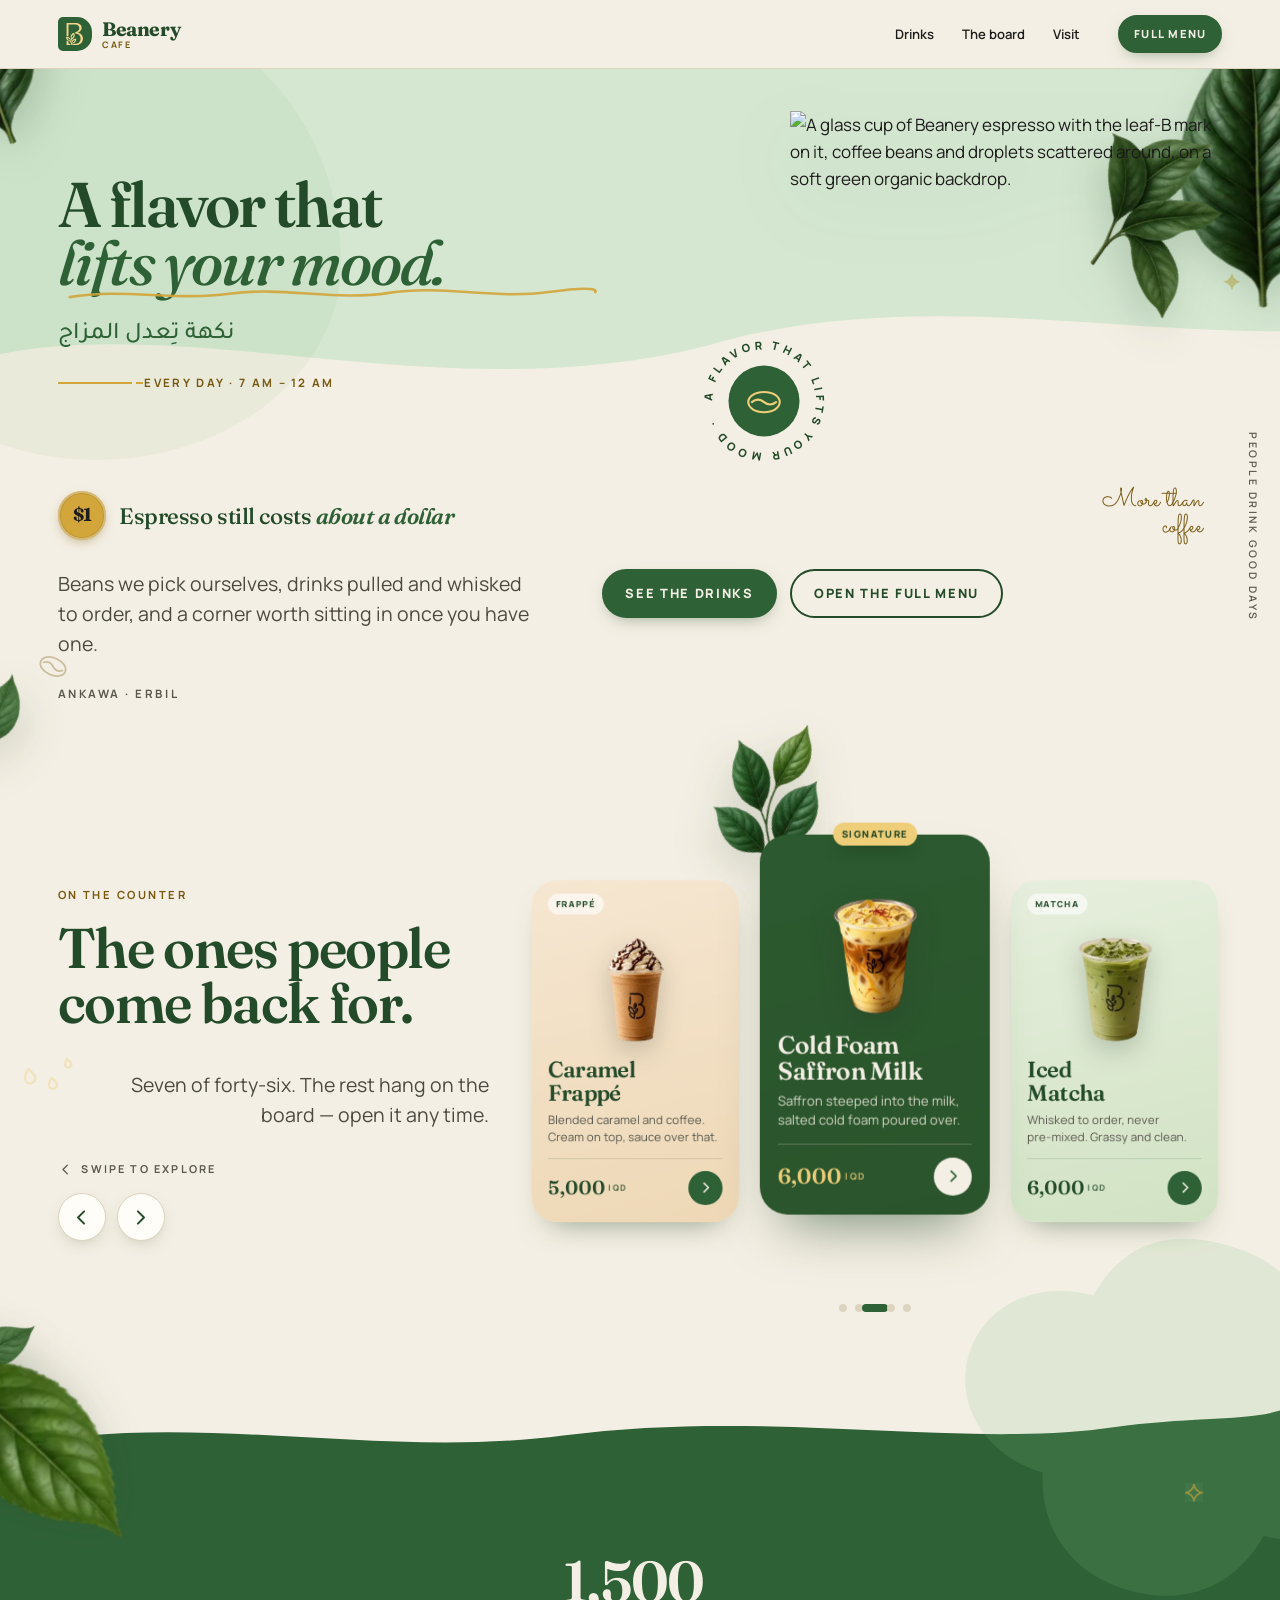
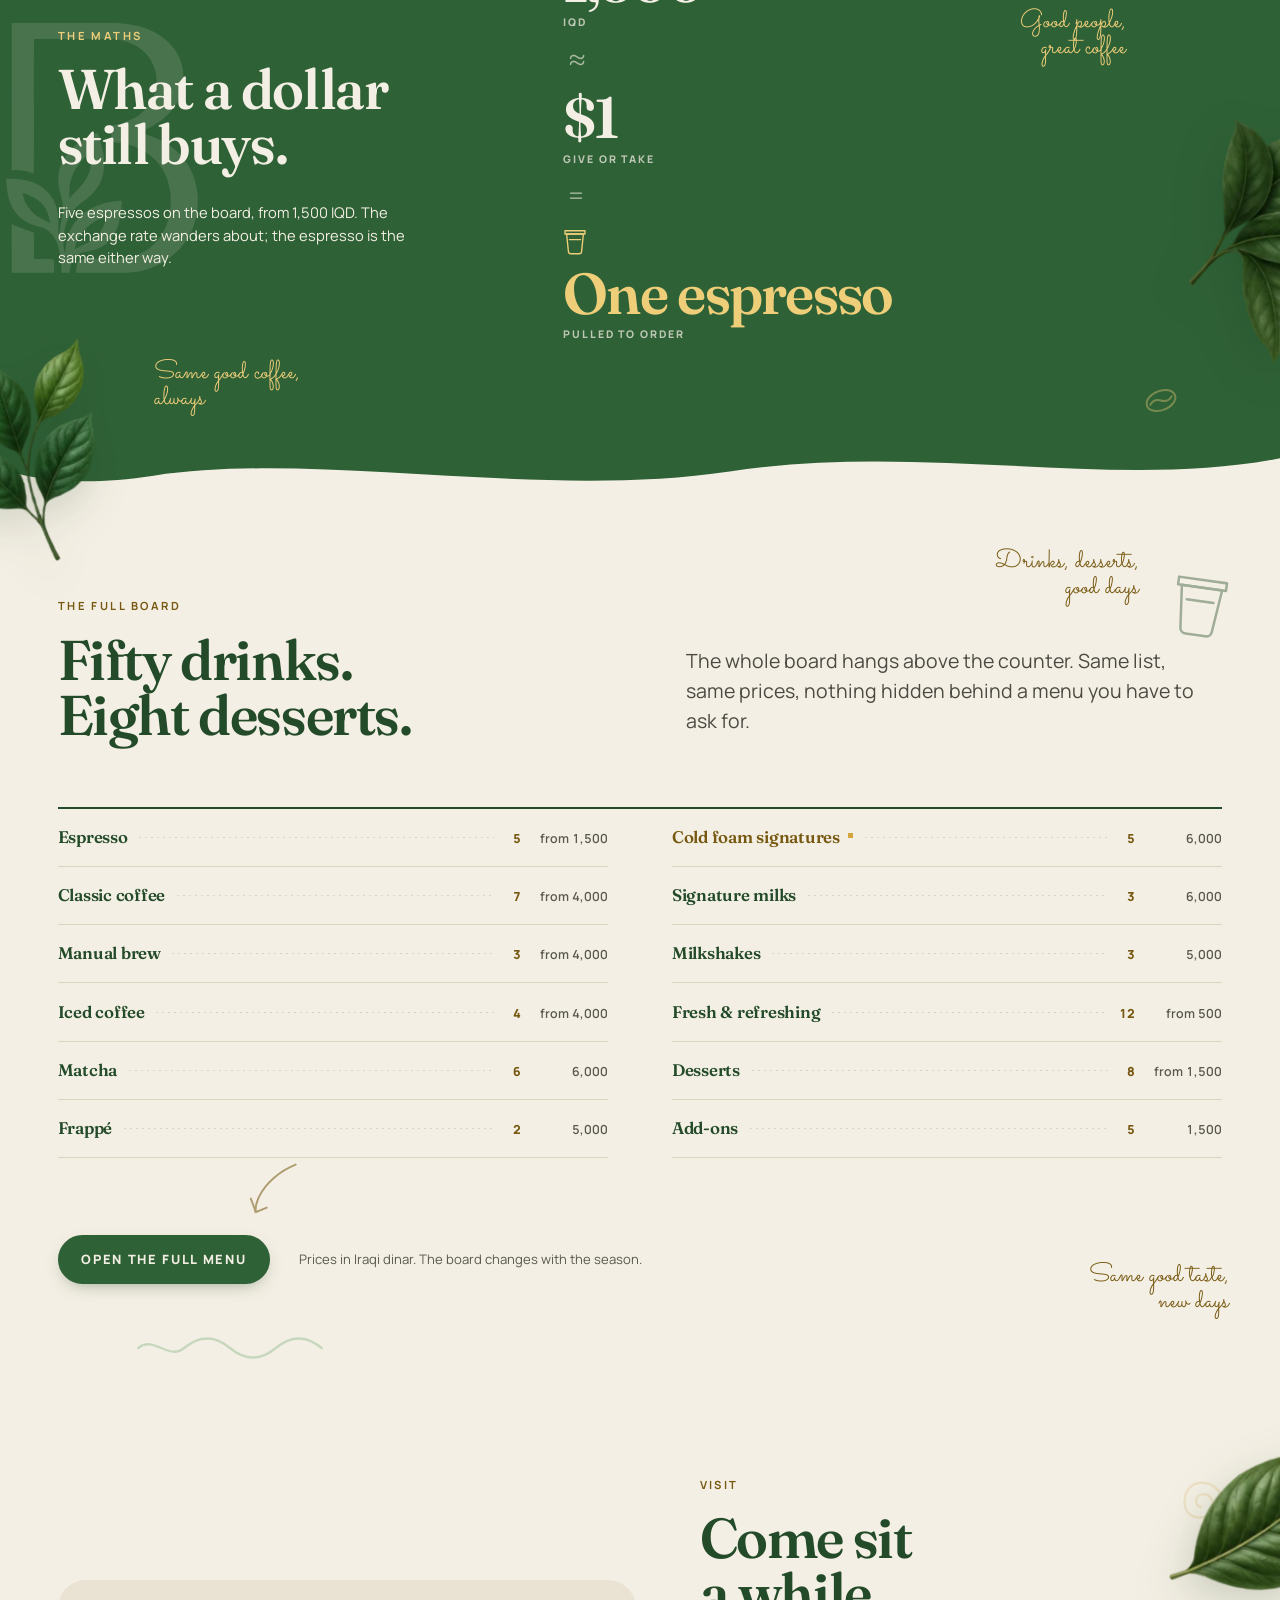
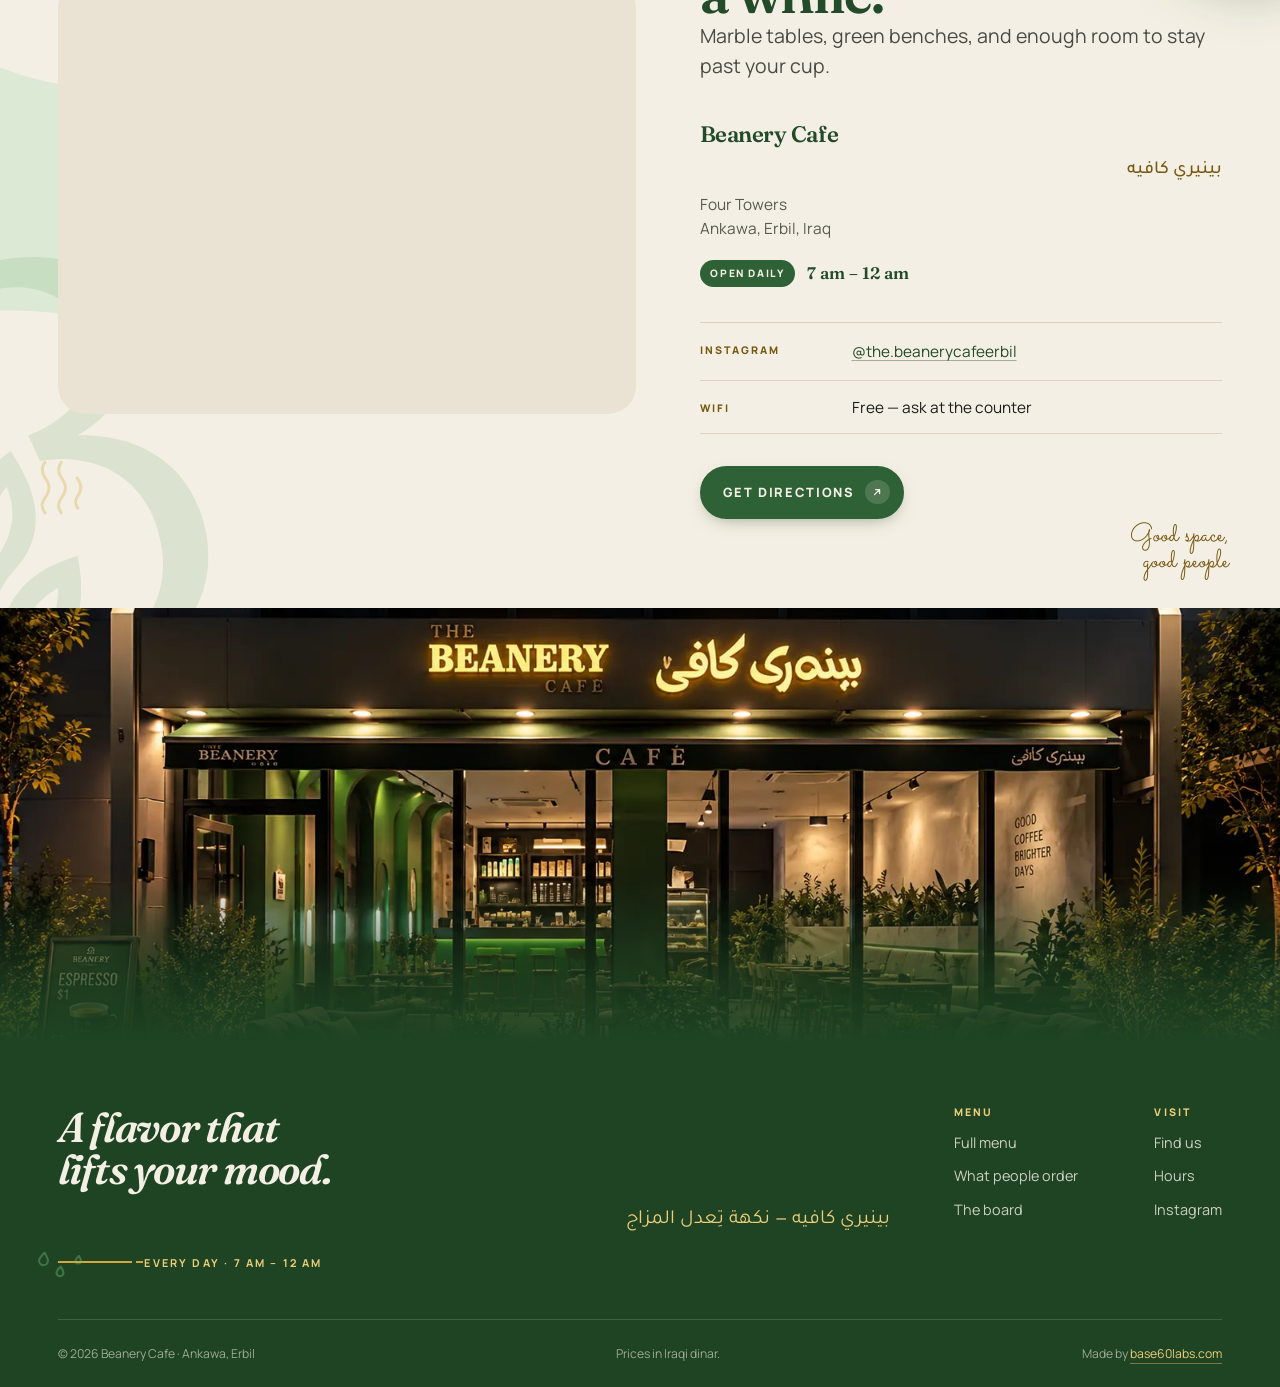
==== commit 5ac4051e: "Credit base60labs.com in the landing page footer, as on the menu Co-Authored-By: Claude Opus 5.5 <no" ====
--- a/index.html
+++ b/index.html
@@ -27,7 +27,7 @@
      one subsetted file instead of six PNGs. -->
   <link rel="stylesheet"
     href="https://fonts.googleapis.com/css2?family=Fraunces:opsz,wght@9..144,500;9..144,600;9..144,800&family=Manrope:wght@400;500;600;700;800&family=Sacramento&family=Tajawal:wght@400;500;700&display=swap">
-  <link rel="stylesheet" href="styles.css?v=5">
+  <link rel="stylesheet" href="styles.css?v=6">
 
   <!-- Runs during parse. Reveal animations are scoped to .js, so with
      JavaScript off every element is simply visible rather than stuck
@@ -972,6 +972,7 @@
     <div class="wrap foot-fine">
       <p>&copy; <span id="year">2026</span> Beanery Cafe &middot; Ankawa, Erbil</p>
       <p>Prices in Iraqi dinar.</p>
+      <p class="foot-credit">Made by <a href="https://base60labs.com" target="_blank" rel="noopener noreferrer">base60labs.com</a></p>
     </div>
   </footer>
 
--- a/styles.css
+++ b/styles.css
@@ -1589,6 +1589,17 @@
   color: rgba(244, 239, 228, .6);
 }
 
+/* the studio credit, worded and styled like the one on the menu page.
+   --gold-soft, not --gold: this is small text on the dark footer */
+.foot-credit a {
+  color: var(--gold-soft);
+  text-decoration: none;
+  border-bottom: 1px solid rgba(239, 206, 122, .4);
+  padding-bottom: .08rem;
+  transition: border-color .2s ease;
+}
+.foot-credit a:hover { border-bottom-color: var(--gold-soft); }
+
 
 /* ── Motion ─────────────────────────────────────────────────────────
    Headings and ledes only. Body copy that fades in is body copy you
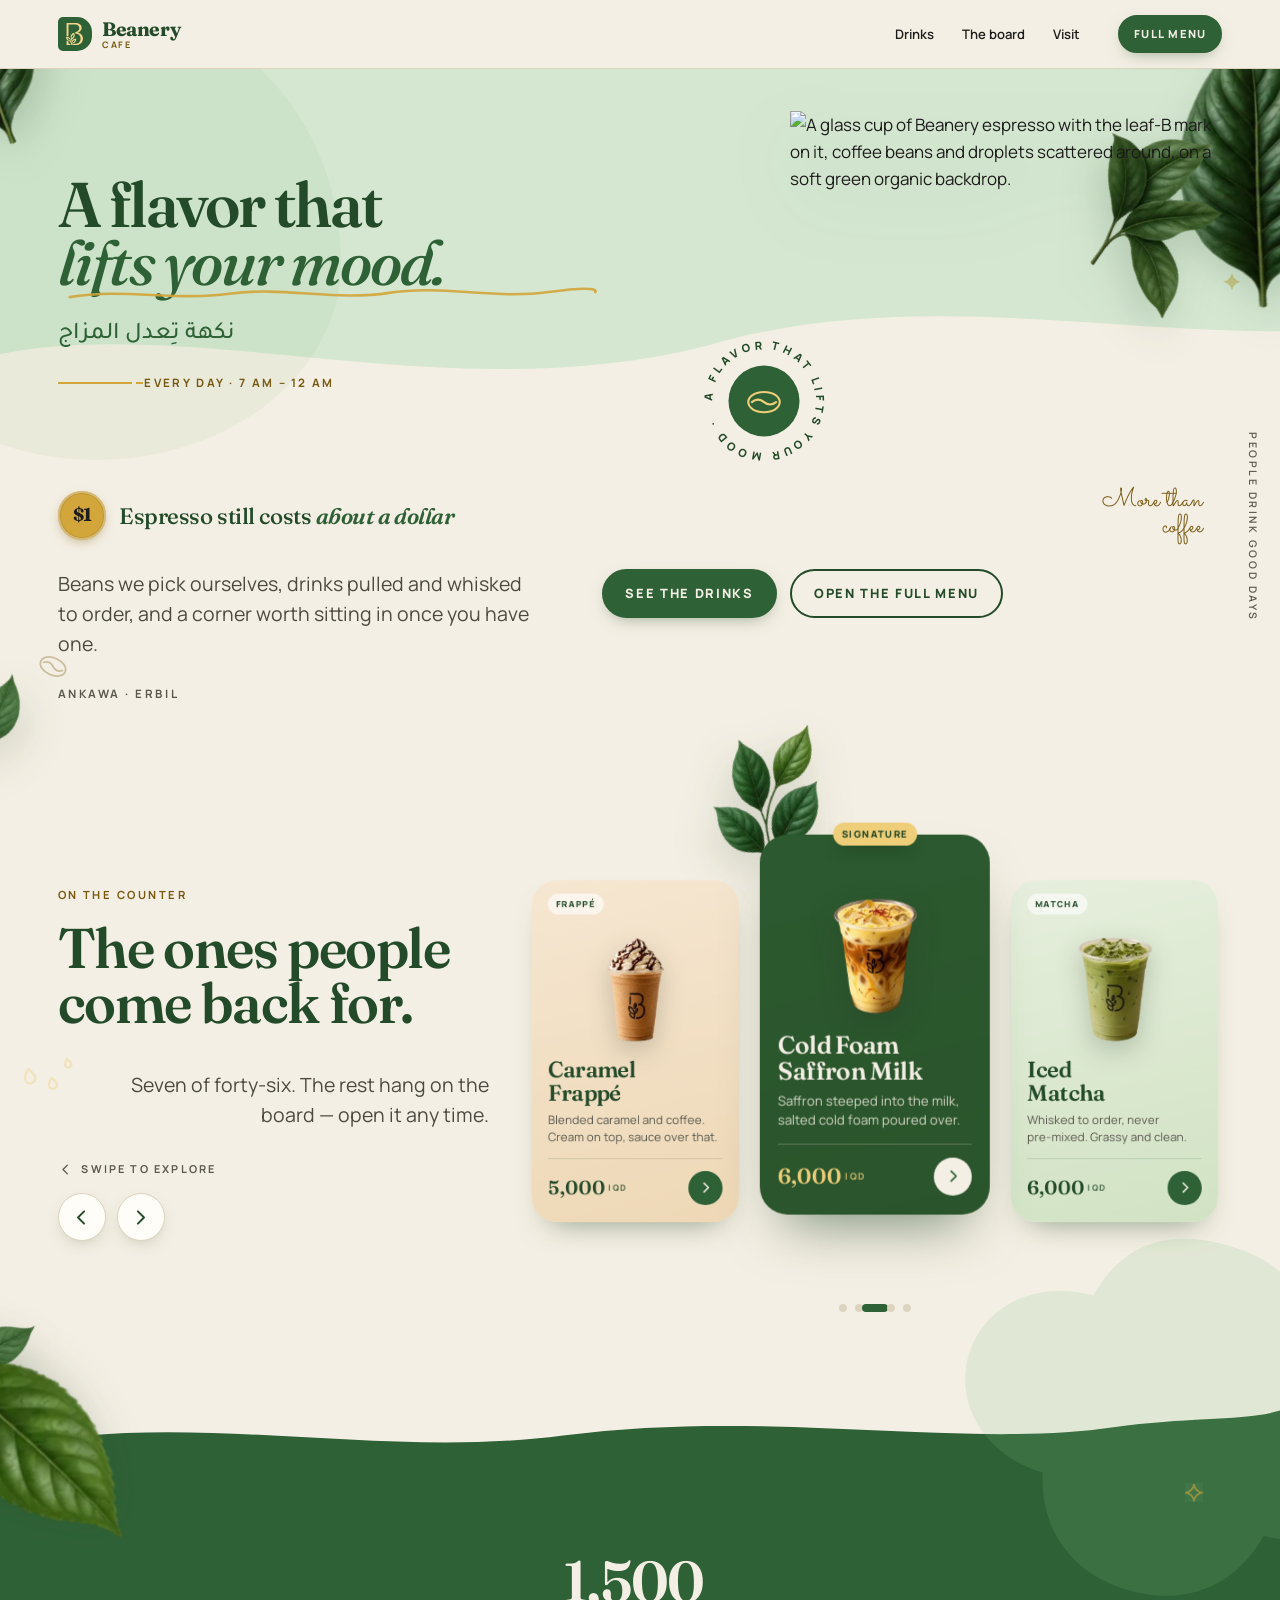
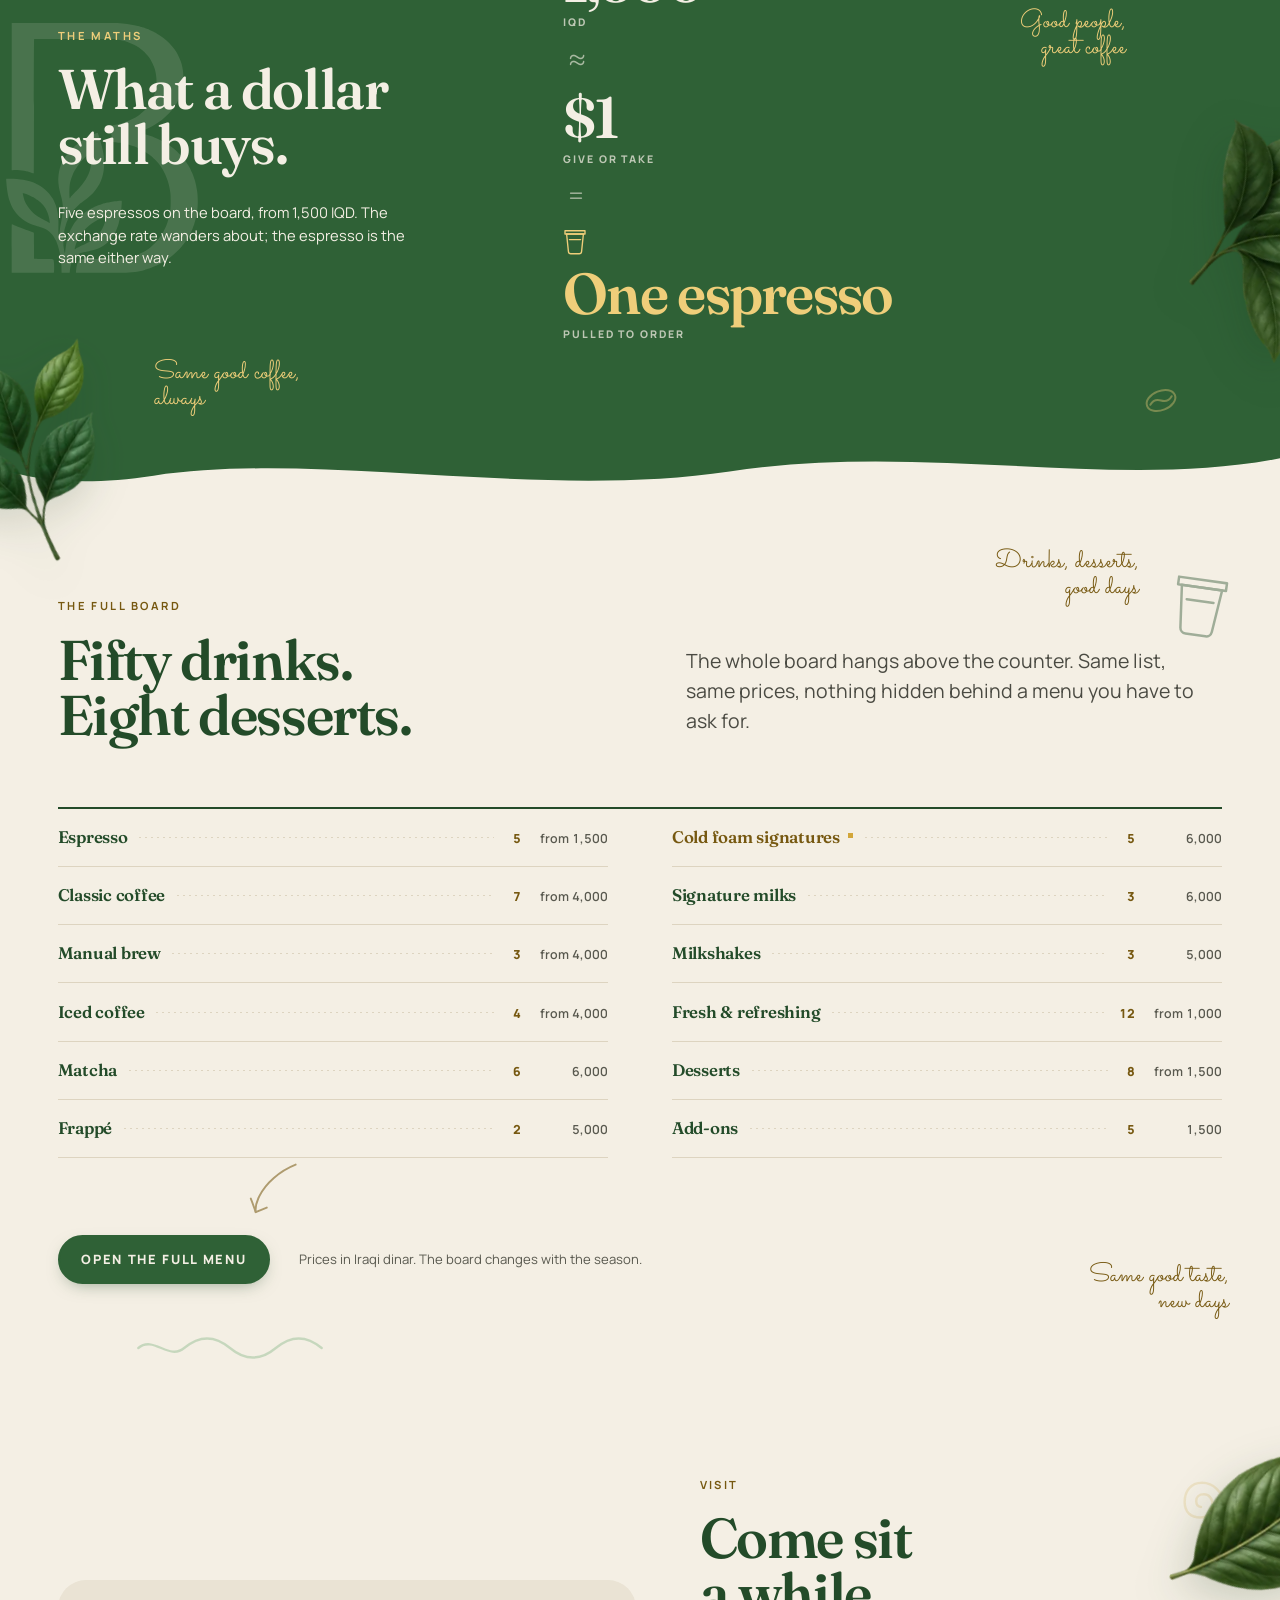
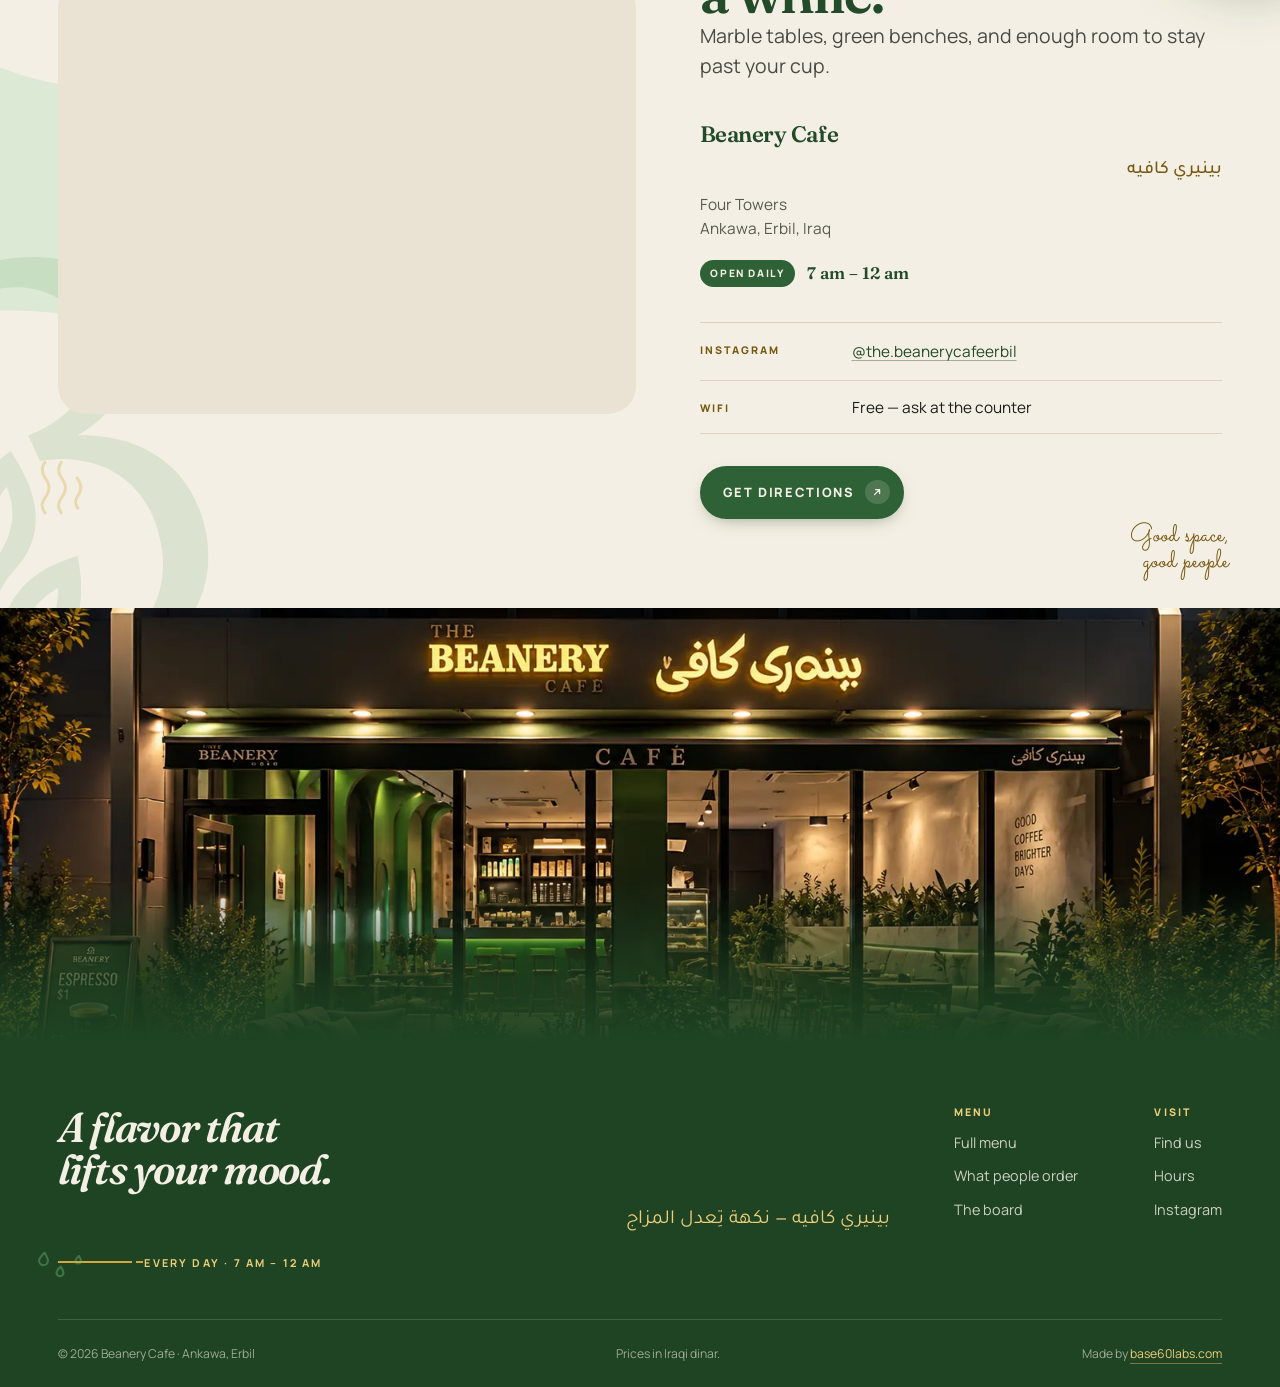
==== commit 3674c528: "Match menu prices to the till (read 2026-11-18) Prices changed: Turkish Coffee 2,500; Cappuccino and" ====
--- a/index.html
+++ b/index.html
@@ -774,7 +774,7 @@
           <li><span class="ix-name">Milkshakes</span><span class="ix-dots" aria-hidden="true"></span><span
               class="ix-n">3</span><span class="ix-p">5,000</span></li>
           <li><span class="ix-name">Fresh &amp; refreshing</span><span class="ix-dots" aria-hidden="true"></span><span
-              class="ix-n">12</span><span class="ix-p">from 500</span></li>
+              class="ix-n">12</span><span class="ix-p">from 1,000</span></li>
           <li><span class="ix-name">Desserts</span><span class="ix-dots" aria-hidden="true"></span><span
               class="ix-n">8</span><span class="ix-p">from 1,500</span></li>
           <li><span class="ix-name">Add&#8209;ons</span><span class="ix-dots" aria-hidden="true"></span><span
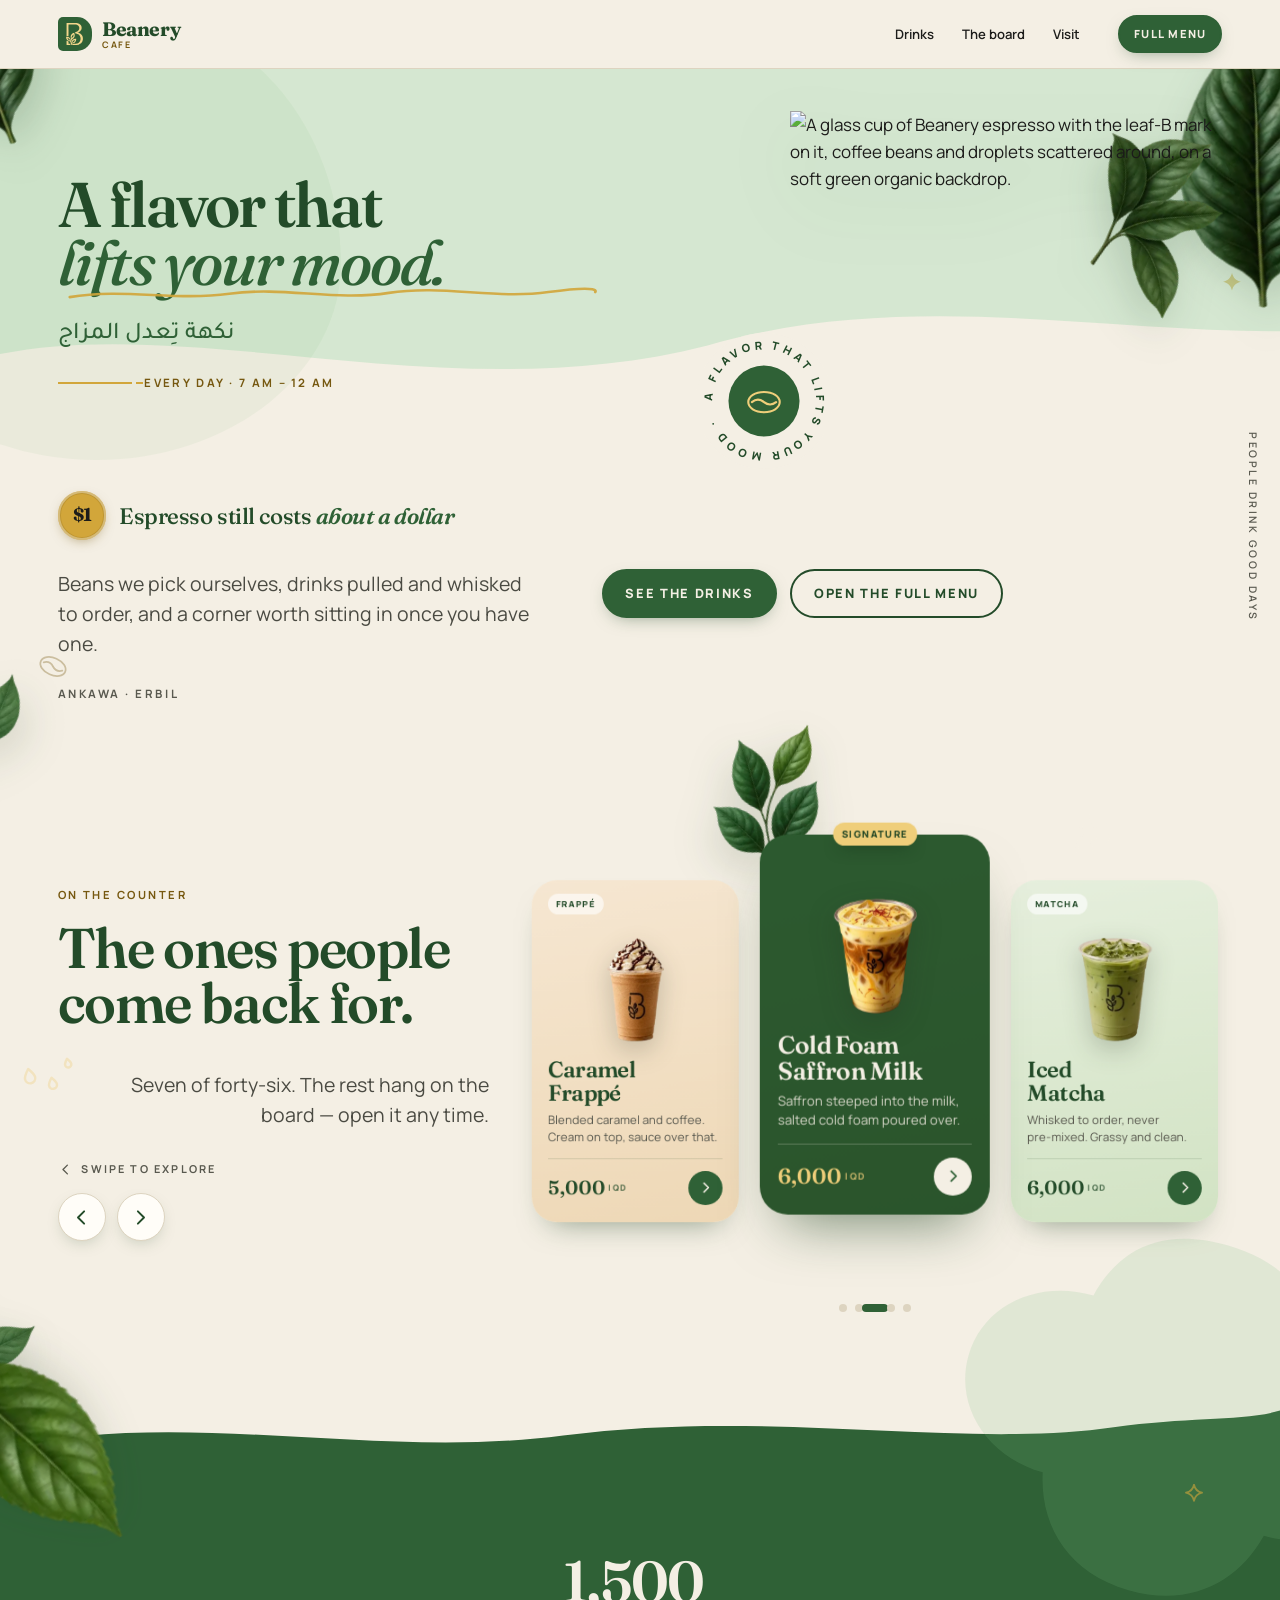
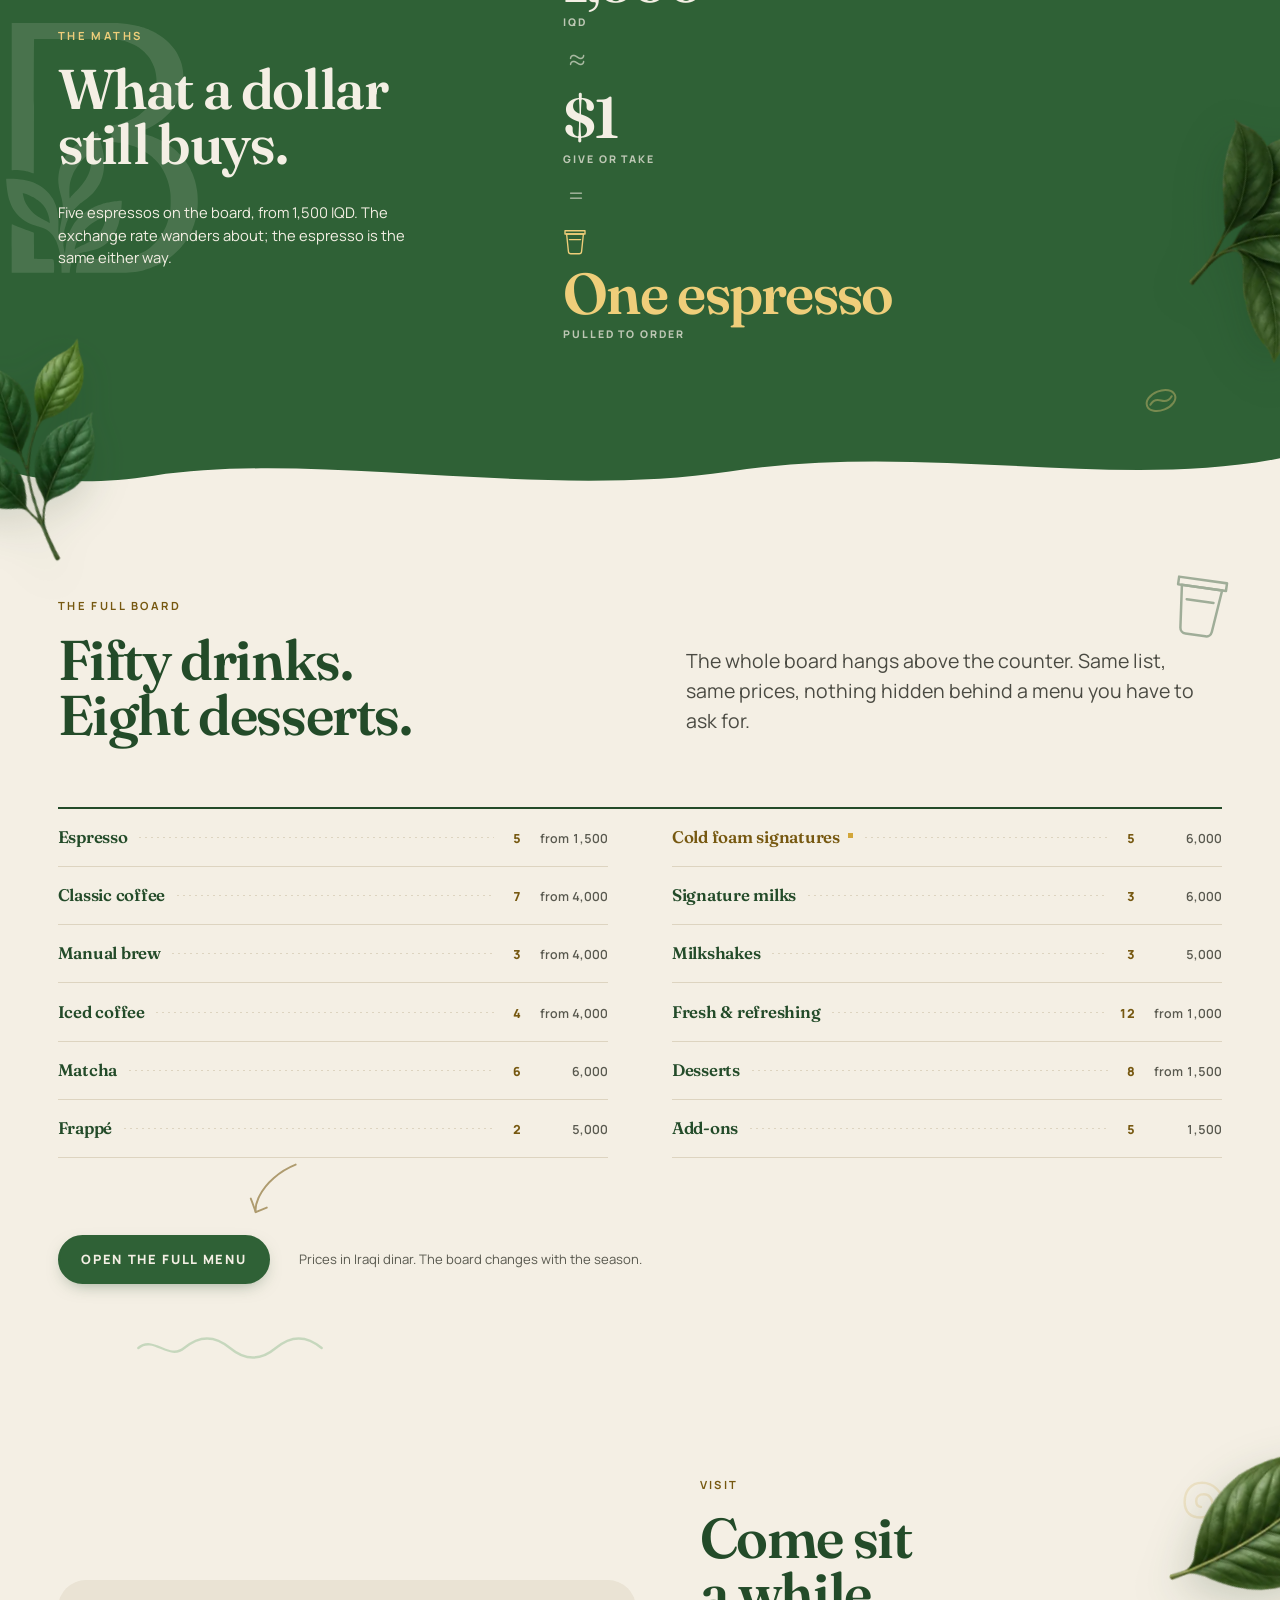
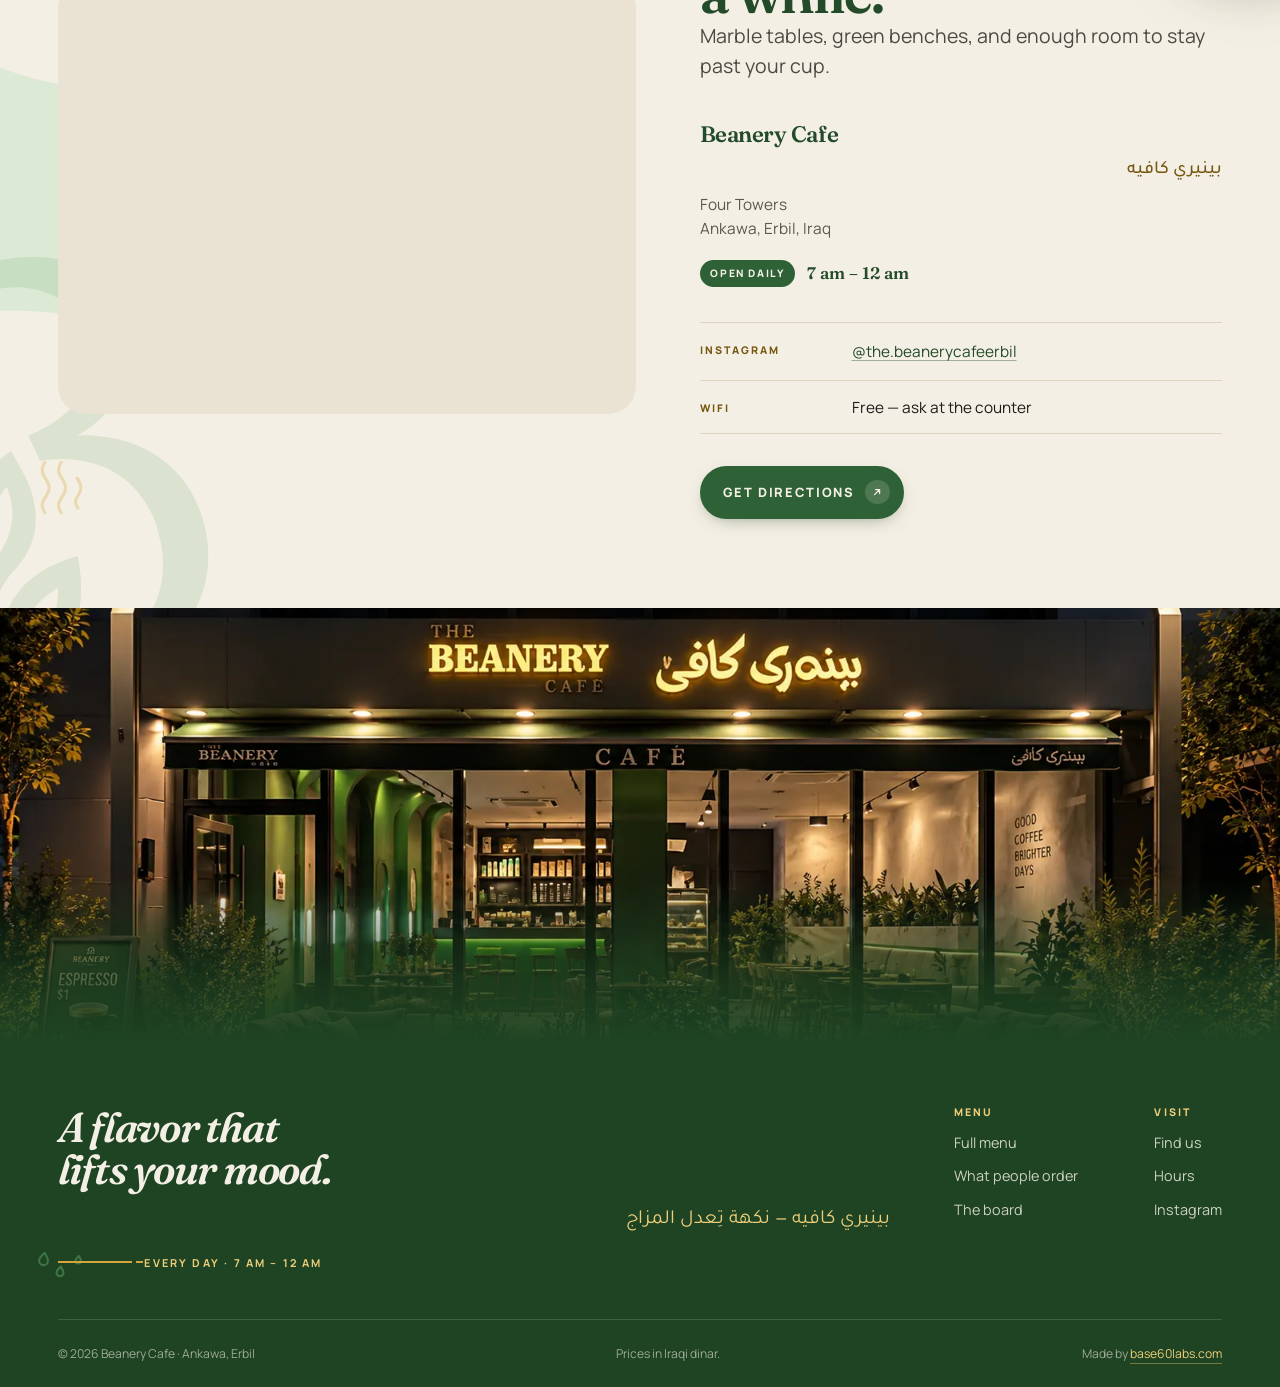
==== commit b4066e2d: "Remove the handwritten script lines from the landing page Drops the six Sacramento notes ("More than" ====
--- a/index.html
+++ b/index.html
@@ -26,7 +26,7 @@
      images: it stays crisp at any size, the words stay editable, and it costs
      one subsetted file instead of six PNGs. -->
   <link rel="stylesheet"
-    href="https://fonts.googleapis.com/css2?family=Fraunces:opsz,wght@9..144,500;9..144,600;9..144,800&family=Manrope:wght@400;500;600;700;800&family=Sacramento&family=Tajawal:wght@400;500;700&display=swap">
+    href="https://fonts.googleapis.com/css2?family=Fraunces:opsz,wght@9..144,500;9..144,600;9..144,800&family=Manrope:wght@400;500;600;700;800&family=Tajawal:wght@400;500;700&display=swap">
   <link rel="stylesheet" href="styles.css?v=6">
 
   <!-- Runs during parse. Reveal animations are scoped to .js, so with
@@ -270,7 +270,6 @@
       <img class="leaf leaf--hero-4" src="images/leaf-vee.webp" width="160" height="142" alt=""
         aria-hidden="true" fetchpriority="low" decoding="async">
 
-      <p class="script script--hero" aria-hidden="true">More than<br>coffee</p>
 
       <!-- Set sideways in the right margin, the way the mockup runs it. It is
          the footer's line, repeated as marginalia, so it is hidden from the
@@ -667,8 +666,6 @@
       <img class="leaf leaf--dollar-3" src="images/leaf-duo.webp" width="199" height="265" alt=""
         aria-hidden="true" loading="lazy" decoding="async">
 
-      <p class="script script--dollar-a" aria-hidden="true">Same good coffee,<br>always</p>
-      <p class="script script--dollar-b" aria-hidden="true">Good people,<br>great coffee</p>
 
       <div class="wrap dollar-in">
         <div class="dollar-type">
@@ -739,8 +736,6 @@
            are ever wanted back, this is the last section that should get
            them, not the first. -->
 
-      <p class="script script--board-a" aria-hidden="true">Drinks, desserts,<br>good days</p>
-      <p class="script script--board-b" aria-hidden="true">Same good taste,<br>new days</p>
 
       <div class="wrap">
         <div class="board-head">
@@ -835,7 +830,6 @@
       <img class="leaf leaf--visit-1" src="images/leaf-slim.webp" width="145" height="228" alt=""
         aria-hidden="true" loading="lazy" decoding="async">
 
-      <p class="script script--visit" aria-hidden="true">Good space,<br>good people</p>
 
       <div class="wrap visit-in">
 
